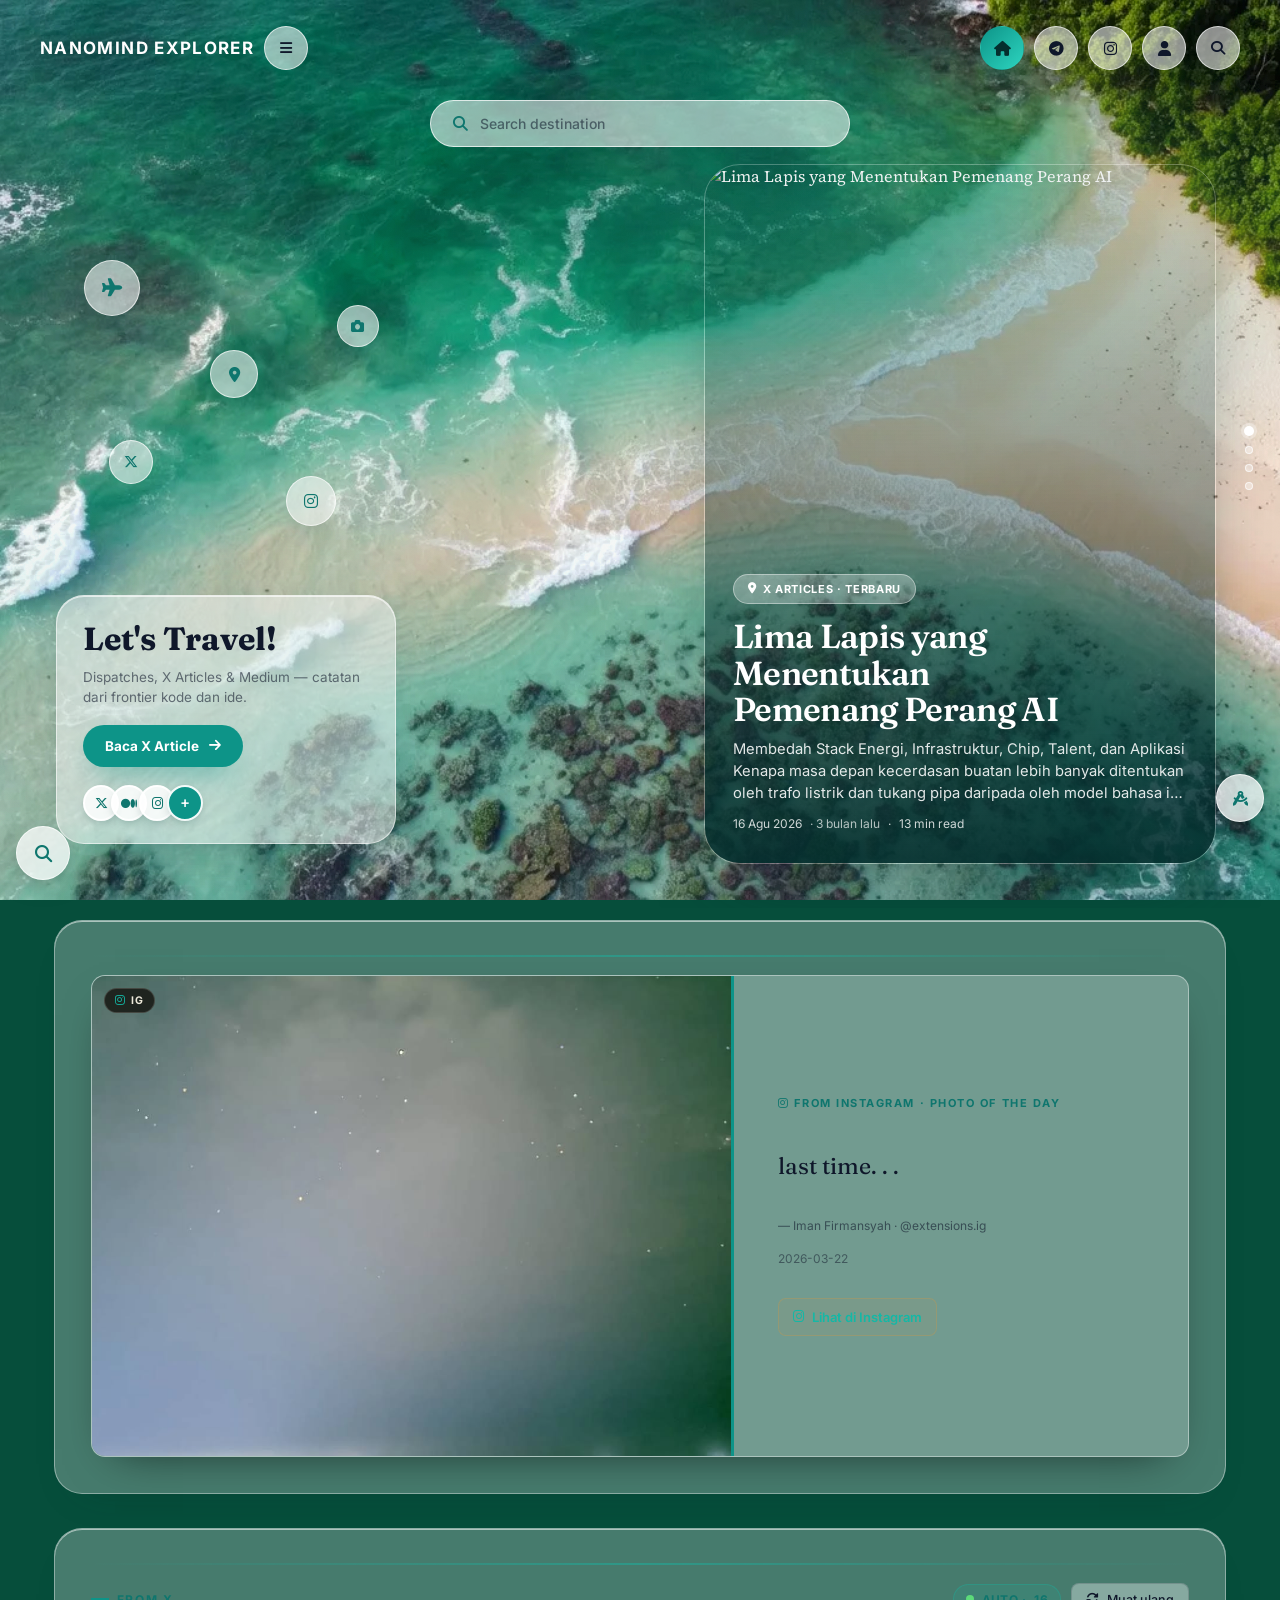
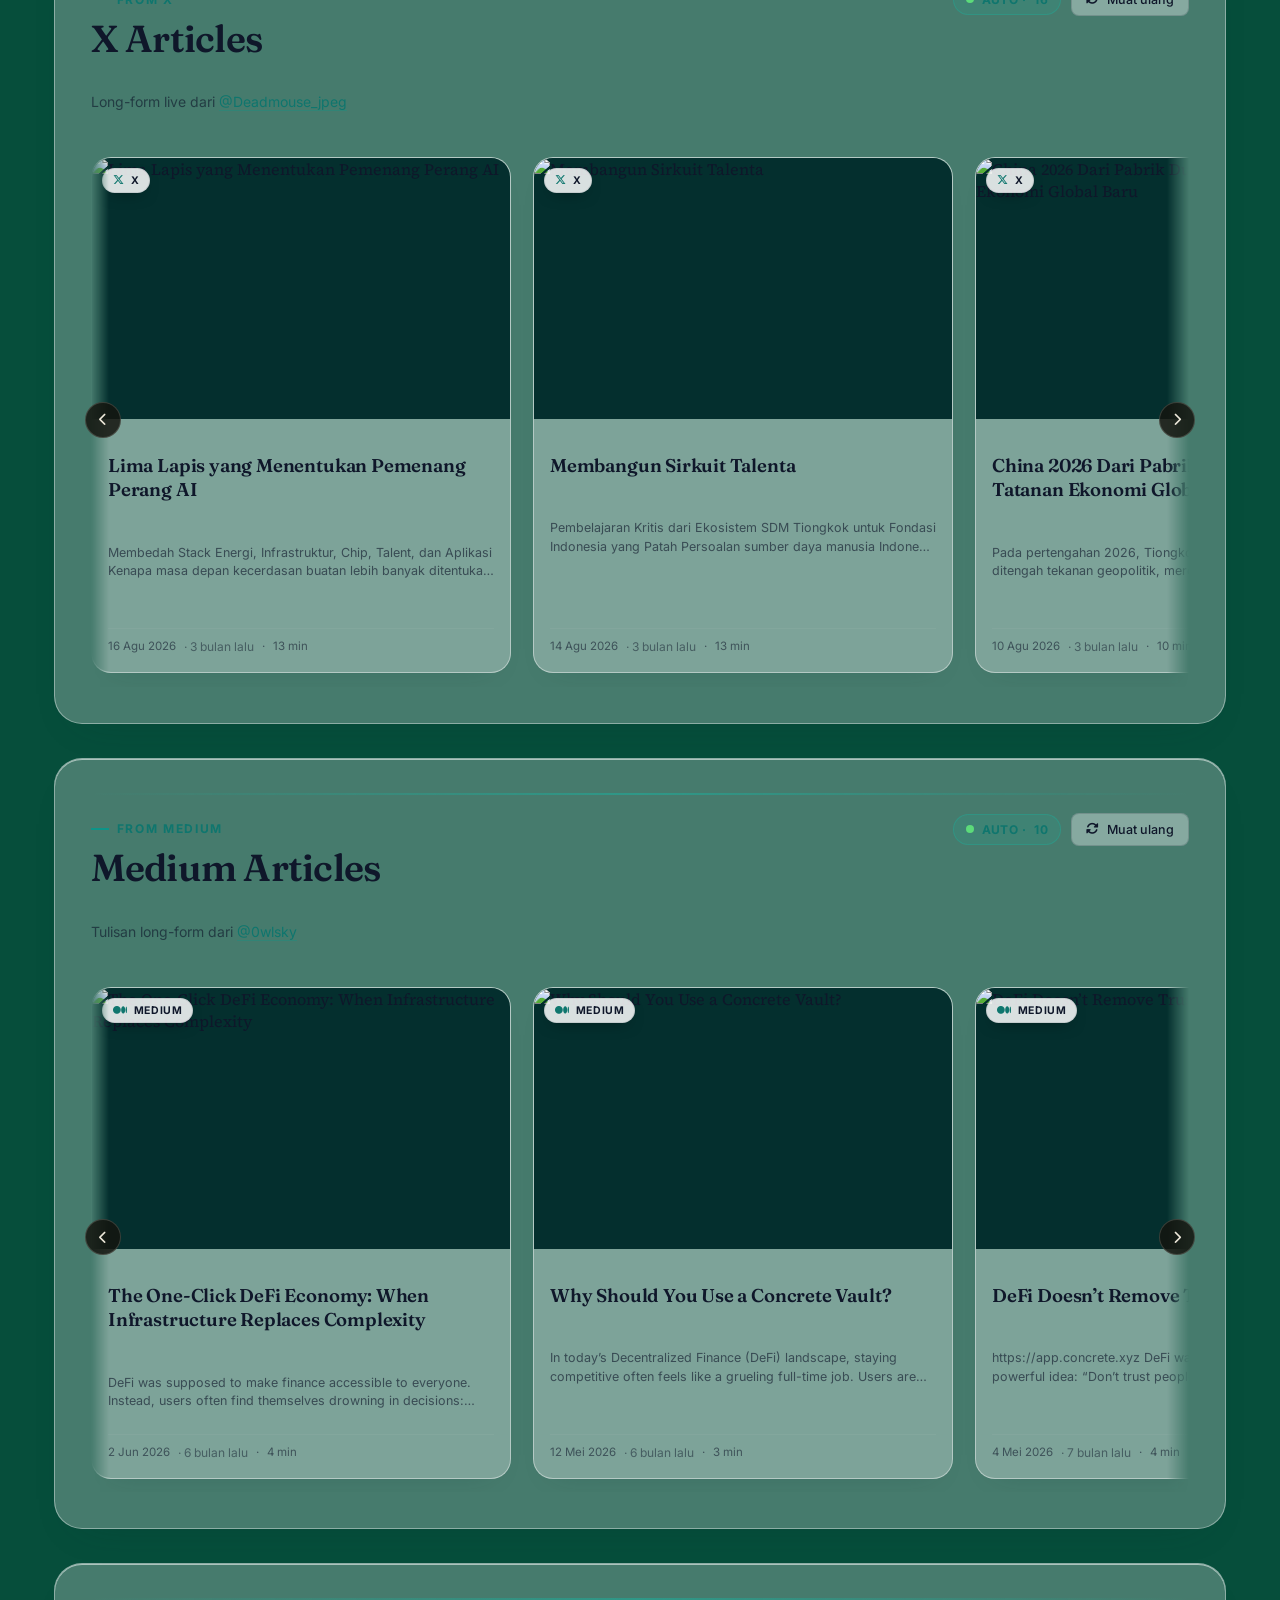
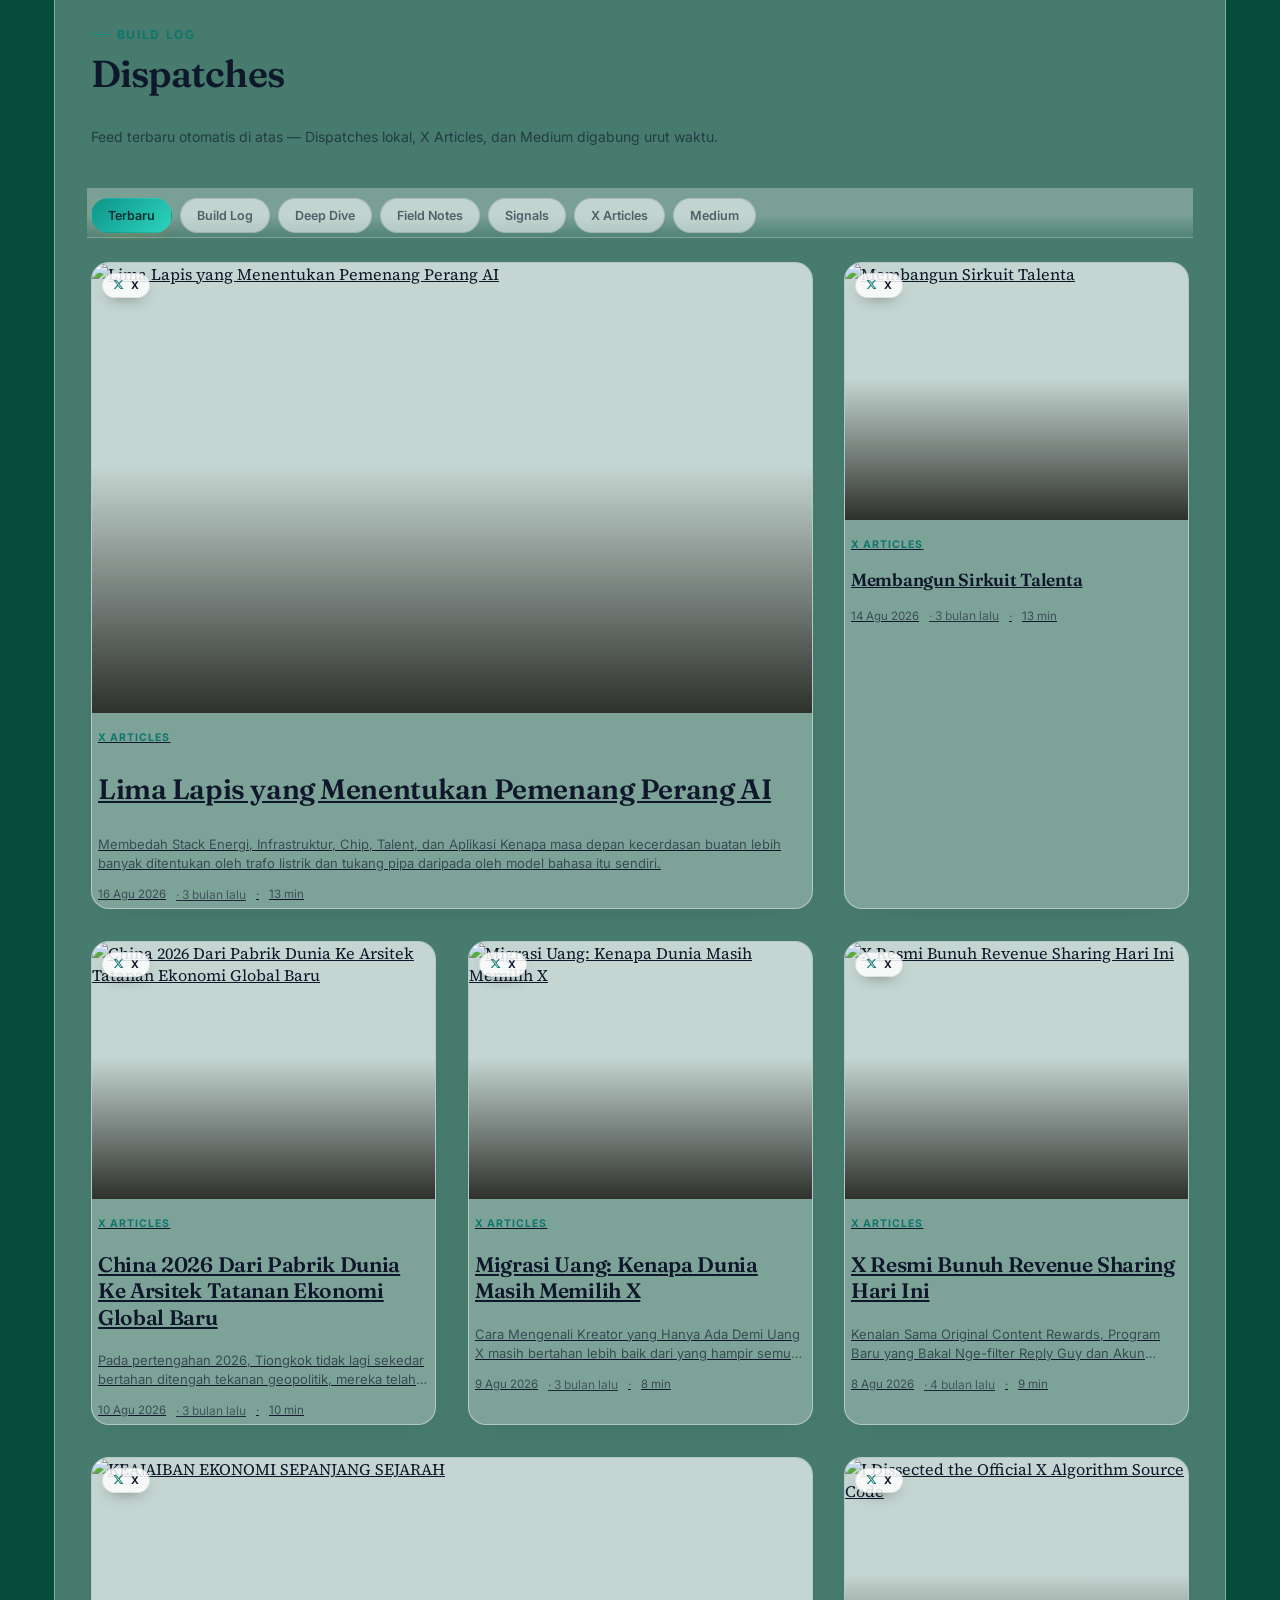
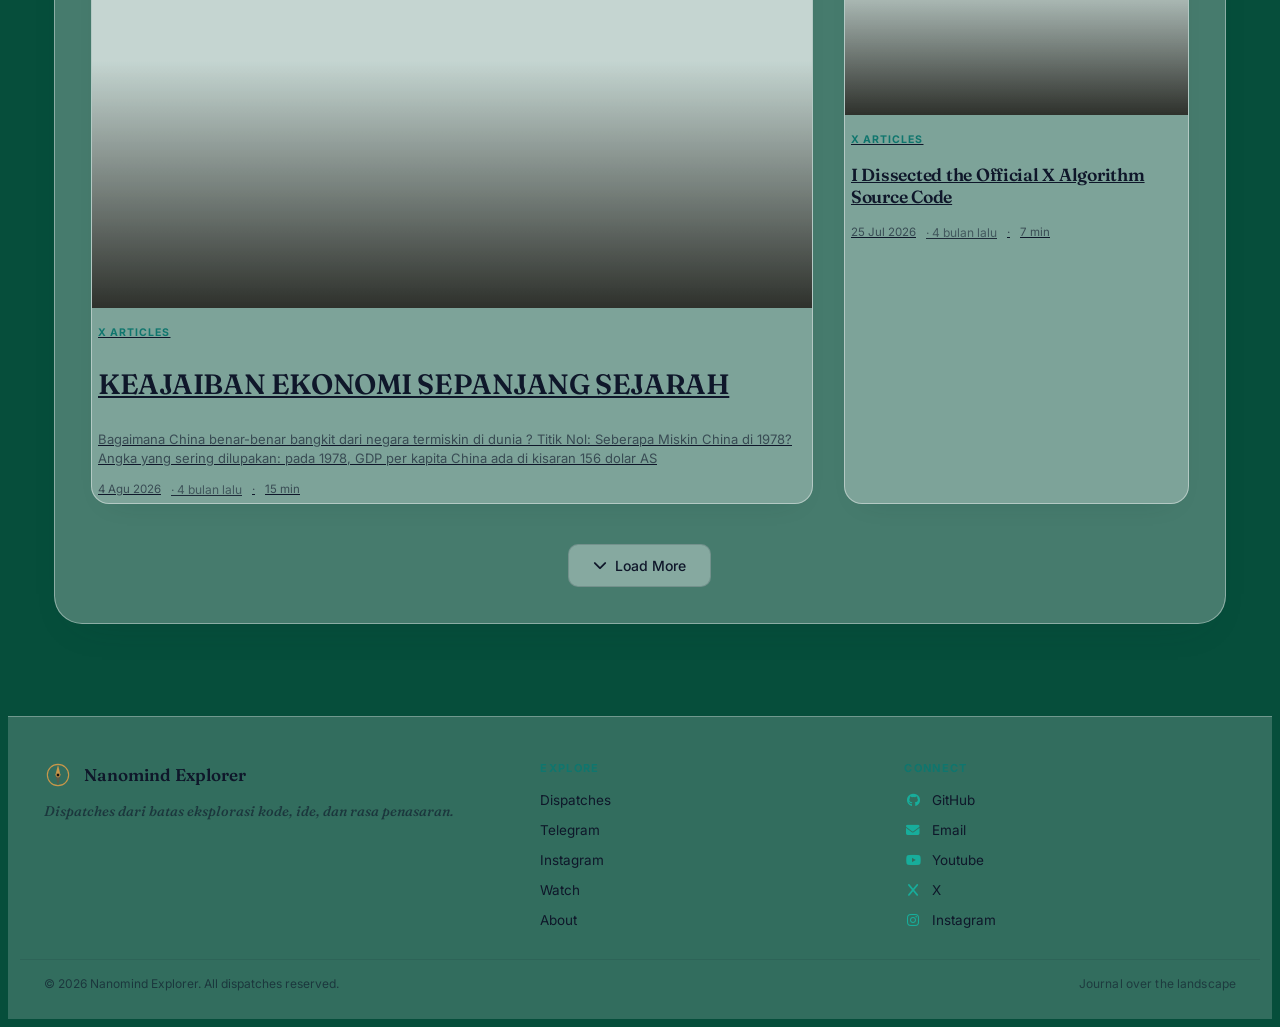
==== index.html @ 2b9ac70d "fix: kill scroll glitch, widen cards, drop panel blur Remove backdrop-filter from wanderlust surface" ====
<!DOCTYPE html>
<html lang="id">
<head>
    <meta charset="UTF-8">
    <meta name="viewport" content="width=1280">
    <script>
    // SELF-HEAL, sekali per browser: paksa bersihkan Service Worker LAMA +
    // seluruh Cache Storage, TANPA bergantung ke siklus update SW normal
    // (yang gak terjamin cepat — bisa nunggu sampai 1 jam / navigasi
    // berikutnya). Taruh paling awal <head>, sebelum resource lain, supaya
    // langsung kejadian begitu HTML ini (yang sudah pasti fresh) kebuka.
    // Naikkan angka di NANOMIND_SW_HEAL_FLAG kalau di masa depan perlu
    // heal ulang lagi.
    (function () {
        var FLAG = 'nanomind_sw_heal_v6';
        try { if (localStorage.getItem(FLAG) === '1') return; } catch (e) { return; }
        if (!('serviceWorker' in navigator)) {
            try { localStorage.setItem(FLAG, '1'); } catch (e) {}
            return;
        }
        Promise.resolve().then(async function () {
            try {
                var regs = await navigator.serviceWorker.getRegistrations();
                await Promise.all(regs.map(function (r) { return r.unregister(); }));
                if (window.caches) {
                    var keys = await caches.keys();
                    await Promise.all(keys.map(function (k) { return caches.delete(k); }));
                }
                try { localStorage.setItem(FLAG, '1'); } catch (e) {}
                if (regs.length) location.reload();
            } catch (e) { /* biarkan alur normal yang urus kalau ini gagal */ }
        });
    })();
    </script>
    <title>Nanomind Explorer — Dispatches from the Frontier</title>
    <meta name="description" content="Dispatches dari batas eksplorasi kode, ide, dan rasa penasaran — oleh Iman Firmansyah. Termasuk X Articles live dari @Deadmouse_jpeg.">
    <meta name="theme-color" content="#064e3b">
    <link rel="canonical" href="https://nanomindexplorer.github.io/nanomind/">
    <meta property="og:type" content="website">
    <meta property="og:site_name" content="Nanomind Explorer">
    <meta property="og:title" content="Nanomind Explorer — Dispatches from the Frontier">
    <meta property="og:description" content="Dispatches dari batas eksplorasi kode, ide, dan rasa penasaran.">
    <meta property="og:image" content="https://nanomindexplorer.github.io/nanomind/media/bg-ghibli-poster.jpg">
    <meta property="og:url" content="https://nanomindexplorer.github.io/nanomind/">
    <meta name="twitter:card" content="summary_large_image">
    <meta name="twitter:title" content="Nanomind Explorer — Dispatches from the Frontier">
    <meta name="twitter:description" content="Dispatches dari batas eksplorasi kode, ide, dan rasa penasaran.">
    <meta name="twitter:image" content="https://nanomindexplorer.github.io/nanomind/media/bg-ghibli-poster.jpg">
    <link rel="sitemap" type="application/xml" href="sitemap.xml">
    <link rel="icon" type="image/svg+xml" href="favicon.svg">
    <link rel="icon" type="image/png" sizes="32x32" href="icons/icon-32.png">
    <link rel="apple-touch-icon" href="icons/apple-touch-icon.png">
    <link rel="manifest" href="manifest.json">
    <meta name="apple-mobile-web-app-capable" content="yes">
    <meta name="apple-mobile-web-app-status-bar-style" content="black-translucent">
    <link rel="preconnect" href="https://raw.githubusercontent.com">
    <link rel="stylesheet" href="https://cdnjs.cloudflare.com/ajax/libs/font-awesome/6.4.0/css/all.min.css">
    <link rel="preload" href="fonts/inter-400.woff2" as="font" type="font/woff2" crossorigin>
    <link rel="preload" href="fonts/fraunces-600.woff2" as="font" type="font/woff2" crossorigin>
    <link rel="stylesheet" href="style.css?v=40">
    <meta http-equiv="Cache-Control" content="no-cache, no-store, must-revalidate">
    <meta http-equiv="Pragma" content="no-cache">
    <meta http-equiv="Expires" content="0">
</head>
<body>
    <a class="skip-link" href="#mainContent">Loncat ke konten</a>
    <noscript><div style="padding:60px 24px;text-align:center;font-family:sans-serif;background:#14140F;color:#EDE8DA;">Situs ini membutuhkan JavaScript untuk menampilkan konten. Mohon aktifkan JavaScript di browser Anda.</div></noscript>
    <div id="offlineBanner" class="offline-banner hidden" role="status">Anda offline — menampilkan cache lokal bila ada.</div>

    <div id="pageLoader" aria-hidden="true">
        <svg class="loader-mark" viewBox="0 0 100 100">
            <circle cx="50" cy="50" r="38" fill="none" stroke="#C9974A" stroke-width="2.4"/>
            <polygon points="50,13 59,50 41,50" fill="#C9974A"/>
            <polygon points="50,87 59,50 41,50" fill="#5C5A48"/>
            <circle cx="50" cy="50" r="6.5" fill="#14140F" stroke="#C9974A" stroke-width="2.2"/>
        </svg>
    </div>

    <div id="navPlaceholder"></div>
    <div class="mobile-nav-backdrop" id="mobileNavBackdrop"></div>
    <div class="mobile-nav-panel" id="mobileNavPanel"></div>

    <main class="journal-main" id="mainContent">
        <!-- HERO / LEAD STORY -->
        <section id="heroFeature" class="hero-slot">
            <div class="skeleton-hero" id="heroSkeleton" aria-hidden="true">
                <div class="skeleton-block skeleton-hero-inner"></div>
            </div>
        </section>

        <!-- JOURNAL STACK: panels over landscape -->
        <div class="journal-stack">
            <!-- PHOTO OF THE DAY -->
            <section class="section-surface reveal" id="potdSectionWrap">
                <div id="potdSection">
                    <div class="skeleton-potd" id="potdSkeleton" aria-hidden="true">
                        <div class="skeleton-block skeleton-potd-img"></div>
                        <div class="skeleton-potd-text">
                            <div class="skeleton-line w-32"></div>
                            <div class="skeleton-line w-full"></div>
                            <div class="skeleton-line w-4/5"></div>
                            <div class="skeleton-line w-24"></div>
                        </div>
                    </div>
                </div>
            </section>

            <!-- FROM X — live articles rail -->
            <section class="section-surface reveal" id="xArticlesSection" aria-labelledby="xArticlesHeading">
                <div class="section-surface-head flex-wrap gap-4">
                    <div>
                        <span class="eyebrow">From X</span>
                        <h2 class="section-title" id="xArticlesHeading">X Articles</h2>
                        <p class="section-sub">Long-form live dari <a href="https://x.com/Deadmouse_jpeg" target="_blank" rel="noopener noreferrer" class="text-brass">@Deadmouse_jpeg</a></p>
                    </div>
                    <div class="x-live-meta">
                        <span class="live-pill" id="xLivePill" title="Daftar artikel di-sync otomatis tiap ~15 menit; konten ditarik live"><span class="live-dot" aria-hidden="true"></span> Auto · <span id="xLiveCount">…</span></span>
                        <button type="button" class="btn-ghost btn-sm" id="xRetryBtn" aria-label="Muat ulang X Articles"><i class="fas fa-rotate"></i> Muat ulang</button>
                    </div>
                </div>
                <div class="x-rail" id="xArticlesRail" aria-label="Daftar X Articles" tabindex="0">
                    <div class="skeleton-x-rail" id="xRailSkeleton" aria-hidden="true">
                        <div class="skeleton-block skeleton-x-card"></div>
                        <div class="skeleton-block skeleton-x-card"></div>
                        <div class="skeleton-block skeleton-x-card"></div>
                        <div class="skeleton-block skeleton-x-card"></div>
                    </div>
                </div>
                <div class="hidden empty-state" id="xArticlesEmpty">
                    <div class="empty-icon" aria-hidden="true"><i class="fab fa-x-twitter"></i></div>
                    <h3 class="empty-title">X Articles belum tersedia</h3>
                    <p class="empty-text">Koneksi gagal atau belum ada artikel. Coba muat ulang.</p>
                    <button type="button" class="btn-primary" id="xEmptyRetryBtn"><i class="fas fa-rotate"></i> Coba lagi</button>
                </div>
            </section>

            <!-- FROM MEDIUM — live articles rail -->
            <section class="section-surface reveal" id="mediumArticlesSection" aria-labelledby="mediumArticlesHeading">
                <div class="section-surface-head flex-wrap gap-4">
                    <div>
                        <span class="eyebrow">From Medium</span>
                        <h2 class="section-title" id="mediumArticlesHeading">Medium Articles</h2>
                        <p class="section-sub">Tulisan long-form dari <a href="https://medium.com/@0wlsky" target="_blank" rel="noopener noreferrer" class="text-brass">@0wlsky</a></p>
                    </div>
                    <div class="x-live-meta">
                        <span class="live-pill" id="mediumLivePill" title="Daftar artikel di-sync otomatis tiap ~15 menit dari RSS resmi Medium"><span class="live-dot" aria-hidden="true"></span> Auto · <span id="mediumLiveCount">…</span></span>
                        <button type="button" class="btn-ghost btn-sm" id="mediumRetryBtn" aria-label="Muat ulang Medium Articles"><i class="fas fa-rotate"></i> Muat ulang</button>
                    </div>
                </div>
                <div class="x-rail" id="mediumArticlesRail" aria-label="Daftar Medium Articles" tabindex="0">
                    <div class="skeleton-x-rail" id="mediumRailSkeleton" aria-hidden="true">
                        <div class="skeleton-block skeleton-x-card"></div>
                        <div class="skeleton-block skeleton-x-card"></div>
                        <div class="skeleton-block skeleton-x-card"></div>
                    </div>
                </div>
                <div class="hidden empty-state" id="mediumArticlesEmpty">
                    <div class="empty-icon" aria-hidden="true"><i class="fab fa-medium"></i></div>
                    <h3 class="empty-title">Medium Articles belum tersedia</h3>
                    <p class="empty-text">Koneksi gagal atau belum ada artikel. Coba muat ulang.</p>
                    <button type="button" class="btn-primary" id="mediumEmptyRetryBtn"><i class="fas fa-rotate"></i> Coba lagi</button>
                </div>
            </section>

            <!-- DISPATCHES GRID (local journal) -->
            <section class="section-surface" aria-labelledby="dispatchesHeading">
                <div class="section-surface-head flex-wrap gap-4">
                    <div>
                        <span class="eyebrow">Build Log</span>
                        <h2 class="section-title" id="dispatchesHeading">Dispatches</h2>
                        <p class="section-sub">Feed terbaru otomatis di atas — Dispatches lokal, X Articles, dan Medium digabung urut waktu.</p>
                    </div>
                    <button class="btn-primary hidden admin-only" id="addArticleBtn"><i class="fas fa-feather-pointed"></i> New Dispatch</button>
                </div>
                <div class="filter-bar sticky-filters" id="categoryPills" role="toolbar" aria-label="Filter kategori"></div>
                <div class="dispatch-grid" id="dispatchGrid">
                    <div class="skeleton-dispatch-grid" id="dispatchSkeleton" aria-hidden="true">
                        <div class="skeleton-block skeleton-card span-4"></div>
                        <div class="skeleton-block skeleton-card span-2"></div>
                        <div class="skeleton-block skeleton-card span-2"></div>
                        <div class="skeleton-block skeleton-card span-2"></div>
                        <div class="skeleton-block skeleton-card span-2"></div>
                        <div class="skeleton-block skeleton-card span-2"></div>
                    </div>
                </div>
                <div class="hidden empty-state" id="dispatchEmpty">
                    <div class="empty-icon" aria-hidden="true"><i class="fas fa-feather-pointed"></i></div>
                    <h3 class="empty-title">Belum ada dispatch di sini</h3>
                    <p class="empty-text">Coba kategori lain, atau tulis yang pertama lewat mode editor.</p>
                    <a href="#dispatchesHeading" class="btn-ghost" id="dispatchEmptyReset">Lihat semua</a>
                </div>
                <div class="flex justify-center mt-10">
                    <button class="btn-ghost hidden" id="dispatchLoadMoreBtn"><i class="fas fa-chevron-down"></i> Load More</button>
                </div>
            </section>
        </div>
    </main>

    <div id="footerPlaceholder"></div>

    <button class="search-fab" id="searchFab" title="Search (Ctrl+K)" aria-label="Buka pencarian"><i class="fas fa-search"></i></button>
    <button class="admin-fab hidden" id="adminFab" title="Admin"><i class="fas fa-compass-drafting"></i></button>
    <button class="back-to-top" id="backToTopBtn" title="Kembali ke atas" aria-label="Kembali ke atas"><i class="fas fa-arrow-up"></i></button>

    <div id="modalsPlaceholder"></div>

    <script src="script.js?v=40"></script>
</body>
</html>
---- style.css ----
/* Nanomind Explorer — design system + Sprint 3 utilities */
@import url("fonts.css");


/* ===== Utility layer (replaces Tailwind CDN) ===== */
.flex { display: flex; }
.inline-flex { display: inline-flex; }
.grid { display: grid; }
.hidden { display: none !important; }
.block { display: block; }
.flex-1 { flex: 1 1 0%; }
.flex-wrap { flex-wrap: wrap; }
.items-center { align-items: center; }
.justify-center { justify-content: center; }
.justify-between { justify-content: space-between; }
.gap-1 { gap: 0.25rem; }
.gap-2 { gap: 0.5rem; }
.gap-3 { gap: 0.75rem; }
.gap-4 { gap: 1rem; }
.grid-cols-1 { grid-template-columns: repeat(1, minmax(0, 1fr)); }
.grid-cols-2 { grid-template-columns: repeat(2, minmax(0, 1fr)); }
@media (min-width: 768px) {
  .md\:grid-cols-2 { grid-template-columns: repeat(2, minmax(0, 1fr)); }
  .md\:text-5xl { font-size: 3rem; line-height: 1.1; }
}
.space-y-4 > * + * { margin-top: 1rem; }

.mt-2 { margin-top: 0.5rem; }
.mt-3 { margin-top: 0.75rem; }
.mt-4 { margin-top: 1rem; }
.mt-5 { margin-top: 1.25rem; }
.mt-6 { margin-top: 1.5rem; }
.mt-8 { margin-top: 2rem; }
.mt-10 { margin-top: 2.5rem; }
.mb-1 { margin-bottom: 0.25rem; }
.mb-2 { margin-bottom: 0.5rem; }
.mb-3 { margin-bottom: 0.75rem; }
.mb-4 { margin-bottom: 1rem; }
.mb-5 { margin-bottom: 1.25rem; }
.mb-6 { margin-bottom: 1.5rem; }
.mb-8 { margin-bottom: 2rem; }
.mx-auto { margin-left: auto; margin-right: auto; }
.mx-6 { margin-left: 1.5rem; margin-right: 1.5rem; }
.my-16 { margin-top: 4rem; margin-bottom: 4rem; }
.px-6 { padding-left: 1.5rem; padding-right: 1.5rem; }
.py-10 { padding-top: 2.5rem; padding-bottom: 2.5rem; }
.pt-2 { padding-top: 0.5rem; }

.w-14 { width: 3.5rem; }
.h-14 { height: 3.5rem; }
.w-full { width: 100%; }
.min-w-0 { min-width: 0; }
.max-w-xl { max-width: 36rem; }
.max-w-\[820px\] { max-width: 820px; }

.text-xs { font-size: 0.75rem; line-height: 1rem; }
.text-sm { font-size: 0.875rem; line-height: 1.25rem; }
.text-xl { font-size: 1.25rem; line-height: 1.75rem; }
.text-2xl { font-size: 1.5rem; line-height: 2rem; }
.text-3xl { font-size: 1.875rem; line-height: 2.25rem; }
.text-4xl { font-size: 2.25rem; line-height: 2.5rem; }
.text-5xl { font-size: 3rem; line-height: 1.1; }
.text-center { text-align: center; }
.text-left { text-align: left; }
.font-semibold { font-weight: 600; }
.rounded-lg { border-radius: 0.5rem; }

/* micro-interaction helpers */
.pressable { transition: transform 0.2s cubic-bezier(0.16,1,0.3,1), box-shadow 0.25s; }
.pressable:active { transform: scale(0.98); }
.img-cover { width: 100%; height: 100%; object-fit: cover; display: block; }
.img-fade { opacity: 0; transition: opacity 0.45s ease; }
.img-fade.is-loaded { opacity: 1; }

/* ============================================================
   NANOMIND EXPLORER — "EXPEDITION JOURNAL" DESIGN SYSTEM
   Shared across index.html, article.html, about.html
   ============================================================ */

:root {
    /* Shell (dark, photography-forward) */
    --ink: #14140F;
    --ink-2: #1B1A13;
    --ink-3: #242219;
    --border-ink: rgba(237, 232, 218, 0.10);
    --border-ink-strong: rgba(237, 232, 218, 0.22);
    --parchment-text: #EDE8DA;
    --muted-on-ink: #9C9585;

    /* Reading page (paper, warm) */
    --paper: #F1ECDD;
    --paper-2: #E7E0CB;
    --ink-text: #221E12;
    --muted-on-paper: #6B6455;
    --border-paper: rgba(34, 30, 18, 0.12);

    /* Signature accents */
    --brass: #C9974A;
    --brass-soft: rgba(201, 151, 74, 0.16);
    --rust: #A23E2E;
    --rust-soft: rgba(162, 62, 46, 0.16);
    --moss: #5C6E4F;
    --moss-soft: rgba(92, 110, 79, 0.16);
    --slate: #4A5A63;
    --slate-soft: rgba(74, 90, 99, 0.16);

    --accent: var(--brass);
    --accent-soft: var(--brass-soft);
}
.accent-brass { --accent: var(--brass); --accent-soft: var(--brass-soft); }
.accent-rust { --accent: var(--rust); --accent-soft: var(--rust-soft); }
.accent-moss { --accent: var(--moss); --accent-soft: var(--moss-soft); }
.accent-slate { --accent: var(--slate); --accent-soft: var(--slate-soft); }

* { -webkit-tap-highlight-color: transparent; box-sizing: border-box; }
html {
    scroll-behavior: smooth;
    /* Cegah scroll-chaining: scroll vertikal halaman gak nyeret ke rail horizontal
       atau sebaliknya — sumber glitch saat scroll lewat section dgn overflow. */
    overscroll-behavior-y: none;
}
@media (prefers-reduced-motion: reduce) {
    html { scroll-behavior: auto; }
}
body {
    font-family: 'Source Serif 4', Georgia, serif;
    background: var(--ink);
    color: var(--parchment-text);
    overflow-x: hidden;
    min-height: 100vh;
    position: relative;
}
body.has-living-bg { background: #0b0d0b; }
.font-display { font-family: 'Fraunces', Georgia, serif; font-optical-sizing: auto; }
.font-ui { font-family: 'Inter', sans-serif; }
a { color: inherit; }
@media (prefers-reduced-motion: reduce) {
    *, *::before, *::after { animation-duration: 0.001ms !important; animation-iteration-count: 1 !important; transition-duration: 0.001ms !important; scroll-behavior: auto !important; }
}

/* ===== Ghibli-inspired background — static art only (no video shake) =====
   z-index: -1 keeps bg behind all content without stacking hacks */
.living-bg {
    position: fixed;
    inset: 0;
    z-index: -1;
    overflow: hidden;
    pointer-events: none;
    background: #121410;
}
.living-bg-poster {
    position: absolute;
    inset: 0;
    width: 100%;
    height: 100%;
    background-color: #121410;
    background-image: url('media/bg-ghibli-poster.jpg');
    background-size: cover;
    background-position: center center;
    background-repeat: no-repeat;
    /* Brighter so laundry/river scene reads clearly */
    filter: brightness(1.08) contrast(1.04) saturate(1.06);
    image-rendering: auto;
}
@supports (background-image: url('media/bg-ghibli-poster.webp')) {
    .living-bg-poster { background-image: url('media/bg-ghibli-poster.webp'); }
}
/* Soft warm wash — even, no edge hotspots that look like banding */
.living-bg-glow {
    position: absolute;
    inset: 0;
    background:
        radial-gradient(ellipse 70% 55% at 50% 40%, rgba(255, 210, 140, 0.12), transparent 70%),
        radial-gradient(ellipse 55% 45% at 20% 75%, rgba(90, 130, 110, 0.08), transparent 65%);
    opacity: 1;
}
/* Slightly stronger even scrim so journal panels sit cleanly on landscape */
.living-bg-veil {
    position: absolute;
    inset: 0;
    background: rgba(12, 14, 12, 0.48);
}
.living-bg-noise {
    position: absolute;
    inset: 0;
    opacity: 0.02;
    background-image: url("data:image/svg+xml,%3Csvg viewBox='0 0 200 200' xmlns='http://www.w3.org/2000/svg'%3E%3Cfilter id='n'%3E%3CfeTurbulence type='fractalNoise' baseFrequency='0.9' numOctaves='2' stitchTiles='stitch'/%3E%3C/filter%3E%3Crect width='100%25' height='100%25' filter='url(%23n)'/%3E%3C/svg%3E");
    background-size: 160px 160px;
    pointer-events: none;
}
@media (max-width: 720px) {
    .living-bg-poster {
        filter: brightness(1.05) contrast(1.03) saturate(1.05);
    }
    .living-bg-veil {
        background: rgba(12, 14, 12, 0.52);
    }
}

/* ===== Journal layout — content panels over landscape (Option A) ===== */
.journal-main { position: relative; z-index: 1; }
.journal-stack {
    max-width: 1200px;
    margin: 0 auto;
    padding: 0 20px 72px;
    display: flex;
    flex-direction: column;
    gap: 28px;
}
.journal-stack--narrow { max-width: 1000px; padding-top: 28px; }
.section-surface {
    /* Background jadi solid (sebelumnya rgba 0.92 + backdrop-filter blur).
       backdrop-filter pada banyak section + position:fixed bg adalah sumber
       glitch/tearing saat scroll — blur direpaint tiap frame di GPU mobile.
       Solid bg + contain:paint menghilangkan beban itu tanpa ngaruh visually. */
    background: rgb(20, 19, 14);
    border: 1px solid var(--border-ink);
    border-radius: 14px;
    padding: clamp(22px, 3.5vw, 36px);
    box-shadow:
        0 18px 50px -28px rgba(0, 0, 0, 0.75),
        0 0 0 1px rgba(201, 151, 74, 0.04);
    contain: paint;
    will-change: auto;
}
.section-surface-head {
    display: flex;
    align-items: flex-start;
    justify-content: space-between;
    gap: 16px;
    margin-bottom: 22px;
}
.section-title {
    font-family: 'Fraunces', Georgia, serif;
    font-weight: 600;
    font-size: clamp(1.65rem, 3vw, 2.15rem);
    color: var(--parchment-text);
    margin-top: 10px;
    letter-spacing: -0.01em;
    line-height: 1.15;
}
.section-title--lg { font-size: clamp(2rem, 4vw, 2.75rem); }
.section-sub {
    font-family: 'Inter', sans-serif;
    font-size: 13.5px;
    color: var(--muted-on-ink);
    margin-top: 8px;
    max-width: 36rem;
    line-height: 1.5;
}
.section-sub a.text-brass,
a.text-brass { color: var(--brass); text-decoration: none; border-bottom: 1px solid rgba(201,151,74,0.35); }
.section-sub a.text-brass:hover { border-bottom-color: var(--brass); }
.section-empty { color: var(--muted-on-ink); font-family: 'Inter', sans-serif; }

/* ===== Skeletons ===== */
.skeleton-block {
    background: linear-gradient(90deg,
        rgba(255,255,255,0.04) 0%,
        rgba(255,255,255,0.09) 50%,
        rgba(255,255,255,0.04) 100%);
    background-size: 200% 100%;
    animation: skeletonShimmer 1.4s ease-in-out infinite;
    border-radius: 10px;
}
@keyframes skeletonShimmer {
    0% { background-position: 100% 0; }
    100% { background-position: -100% 0; }
}
.skeleton-line {
    height: 12px;
    border-radius: 6px;
    margin-bottom: 12px;
    background: linear-gradient(90deg, rgba(255,255,255,0.05), rgba(255,255,255,0.1), rgba(255,255,255,0.05));
    background-size: 200% 100%;
    animation: skeletonShimmer 1.4s ease-in-out infinite;
}
.skeleton-line.w-32 { width: 8rem; height: 10px; }
.skeleton-line.w-24 { width: 6rem; }
.skeleton-line.w-full { width: 100%; height: 14px; }
.skeleton-line.w-4\/5 { width: 80%; }
.skeleton-hero { min-height: 70vh; }
.skeleton-hero-inner { width: 100%; min-height: 70vh; border-radius: 0 0 16px 16px; }
.skeleton-potd { display: grid; grid-template-columns: 1.35fr 1fr; gap: 0; min-height: 220px; }
@media (max-width: 860px) { .skeleton-potd { grid-template-columns: 1fr; } }
.skeleton-potd-img { min-height: 220px; border-radius: 8px; }
.skeleton-potd-text { padding: 28px 8px 8px 28px; }
.skeleton-x-rail { display: flex; gap: 16px; overflow: hidden; }
.skeleton-x-card { flex: 0 0 260px; height: 300px; }
.skeleton-dispatch-grid {
    display: grid;
    grid-template-columns: repeat(6, 1fr);
    gap: 22px;
    width: 100%;
    grid-column: 1 / -1;
}
.skeleton-card { min-height: 220px; }
.skeleton-card.span-4 { grid-column: span 4; min-height: 280px; }
.skeleton-card.span-2 { grid-column: span 2; }
@media (max-width: 860px) {
    .skeleton-dispatch-grid { grid-template-columns: 1fr 1fr; }
    .skeleton-card.span-4, .skeleton-card.span-2 { grid-column: span 2; min-height: 200px; }
}

/* ===== X Articles horizontal rail ===== */
.x-rail {
    display: flex;
    gap: 16px;
    overflow-x: auto;
    padding-bottom: 8px;
    /* scroll-snap: proximity (bukan mandatory) — mandatory bikin snap-glitch
       saat scroll vertikal halaman, terutama di trackpad / mouse wheel. */
    scroll-snap-type: x proximity;
    -webkit-overflow-scrolling: touch;
    scrollbar-width: thin;
    scrollbar-color: var(--border-ink-strong) transparent;
    overscroll-behavior-x: contain;
}
.x-rail::-webkit-scrollbar { height: 6px; }
.x-rail::-webkit-scrollbar-thumb { background: var(--border-ink-strong); border-radius: 10px; }

/* Tombol panah kiri/kanan — elemen TERPISAH dari kartu, gak pernah
   nyentuh event klik kartu sama sekali. Scroll mouse-wheel (vertikal)
   di atas rail juga otomatis diterjemahkan jadi scroll horizontal
   lewat JS (lihat enableRailDragScroll di script.js). */
.rail-nav-wrap { position: relative; }
.rail-nav-btn {
    position: absolute; top: 50%; transform: translateY(-50%);
    z-index: 5; width: 36px; height: 36px; border-radius: 50%;
    background: rgba(20, 20, 15, 0.85); border: 1px solid rgba(237, 232, 218, 0.18);
    color: #EDE8DA; display: flex; align-items: center; justify-content: center;
    cursor: pointer; transition: background 0.2s, color 0.2s, transform 0.2s;
    backdrop-filter: blur(6px); font-size: 13px;
}
.rail-nav-btn:hover { background: var(--brass); color: #14140F; }
.rail-nav-btn:focus-visible { outline: 2px solid var(--brass); outline-offset: 2px; }
.rail-nav-prev { left: -6px; }
.rail-nav-next { right: -6px; }
@media (max-width: 780px) {
    /* Layar sentuh udah native swipe — tombol panah cuma nambah noise */
    .rail-nav-btn { display: none; }
}
.x-card {
    flex: 0 0 min(280px, 78vw);
    scroll-snap-align: start;
    display: flex;
    flex-direction: column;
    border-radius: 12px;
    overflow: hidden;
    background: linear-gradient(165deg, rgba(36, 40, 44, 0.95), rgba(22, 21, 16, 0.98));
    border: 1px solid rgba(74, 90, 99, 0.42);
    box-shadow: inset 0 1px 0 rgba(255,255,255,0.04);
    text-decoration: none;
    color: inherit;
    transition: transform 0.35s cubic-bezier(0.16,1,0.3,1), border-color 0.25s, box-shadow 0.35s;
}
.x-card:hover {
    transform: translateY(-3px);
    border-color: rgba(201, 151, 74, 0.45);
    box-shadow: 0 14px 36px -18px rgba(0,0,0,0.65), inset 0 1px 0 rgba(255,255,255,0.06);
}
.x-card:focus-visible { outline: 2px solid var(--brass); outline-offset: 3px; }
.x-card .x-thumb {
    position: relative;
    aspect-ratio: 16/10;
    overflow: hidden;
    background: var(--ink);
}
.x-card .x-thumb picture { display: block; width: 100%; height: 100%; }
.x-card .x-thumb img {
    width: 100%; height: 100%; object-fit: cover; display: block;
    transition: transform 0.7s cubic-bezier(0.16,1,0.3,1);
    -webkit-user-drag: none; /* Chrome/Safari: cegah native image-drag */
    user-drag: none;
}
.x-card:hover .x-thumb img { transform: scale(1.05); }
.x-card .x-thumb .x-source-badge { top: 10px; left: 10px; }
.x-card .x-body { padding: 14px 14px 16px; display: flex; flex-direction: column; gap: 8px; flex: 1; }

/* === Placeholder cards (sebelum fxtwitter fetch selesai) === */
.x-card-placeholder .x-thumb-placeholder {
    width: 100%; height: 100%;
    display: flex; align-items: center; justify-content: center;
    background: linear-gradient(135deg, rgba(36,40,44,0.6), rgba(22,21,16,0.8));
    color: rgba(201,151,74,0.4);
    font-size: 32px;
}
.x-card-placeholder .x-body h3 {
    color: var(--muted-on-ink);
    font-style: italic;
    opacity: 0.7;
}
.x-dek-placeholder { opacity: 0.5; font-size: 13px; }
.x-meta-placeholder { opacity: 0.4; }
.x-card-placeholder:hover { border-color: rgba(201,151,74,0.3); }
.x-card-placeholder:hover .x-thumb-placeholder { color: rgba(201,151,74,0.6); }
.x-card .x-body h3 {
    font-family: 'Fraunces', serif;
    font-weight: 600;
    font-size: 16.5px;
    line-height: 1.3;
    color: var(--parchment-text);
    display: -webkit-box;
    -webkit-line-clamp: 3;
    -webkit-box-orient: vertical;
    overflow: hidden;
}
.x-card .x-dek {
    font-family: 'Inter', sans-serif;
    font-size: 12px;
    line-height: 1.45;
    color: var(--muted-on-ink);
    display: -webkit-box;
    -webkit-line-clamp: 2;
    -webkit-box-orient: vertical;
    overflow: hidden;
}
.x-card .x-meta {
    margin-top: auto;
    font-family: 'Inter', sans-serif;
    font-size: 11px;
    color: var(--muted-on-ink);
    display: flex;
    gap: 8px;
    align-items: center;
    padding-top: 4px;
}

/* About hero inside panel */
.about-hero { text-align: center; padding-top: 36px; padding-bottom: 36px; }
.avatar-ring {
    position: relative;
    padding: 4px;
    border-radius: 50%;
    background: linear-gradient(135deg, var(--brass), var(--rust));
    display: inline-block;
    box-shadow: 0 12px 36px -12px rgba(201, 151, 74, 0.55);
}
.avatar-ring img {
    border-radius: 50%;
    display: block;
    width: 132px;
    height: 132px;
    object-fit: cover;
    background: var(--ink-3);
    border: 3px solid var(--ink-2);
}
.about-hero #aboutName { margin-top: 4px; }
.about-hero #aboutBio {
    max-width: 34rem;
    margin-left: auto;
    margin-right: auto;
    line-height: 1.6;
    font-size: 15px;
}
a:focus-visible, button:focus-visible, [tabindex]:focus-visible, input:focus-visible, textarea:focus-visible, select:focus-visible { outline: 2px solid var(--brass); outline-offset: 3px; border-radius: 4px; }
::selection { background: var(--brass); color: var(--ink); }
::-webkit-scrollbar { width: 8px; height: 8px; } ::-webkit-scrollbar-track { background: var(--ink); } ::-webkit-scrollbar-thumb { background: var(--border-ink-strong); border-radius: 10px; }

/* ===== Page Loader ===== */
#pageLoader { position: fixed; inset: 0; background: var(--ink); z-index: 500; display: flex; align-items: center; justify-content: center; transition: opacity 0.5s ease, visibility 0.5s ease; }
#pageLoader.hide { opacity: 0; visibility: hidden; }
.loader-mark { width: 56px; height: 56px; animation: pulseMark 1.5s ease-in-out infinite; }
@keyframes pulseMark { 0%, 100% { transform: scale(1); opacity: 1; } 50% { transform: scale(1.12); opacity: 0.55; } }

/* ===== Article direct-fetch loading state =====
   Tampil saat X/Medium article di-fetch langsung by-ID (fallback kalau
   bulk load belum kelar / gagal sebagian). */
.article-loading-state {
    max-width: 640px;
    margin: 96px auto;
    padding: 48px 24px;
    text-align: center;
    font-family: 'Inter', sans-serif;
    color: var(--parchment-text);
}
.article-loading-spinner {
    width: 42px;
    height: 42px;
    margin: 0 auto 22px;
    border: 3px solid rgba(201, 151, 74, 0.18);
    border-top-color: var(--brass);
    border-radius: 50%;
    animation: articleSpin 0.9s linear infinite;
}
@keyframes articleSpin { to { transform: rotate(360deg); } }
.article-loading-sub { color: var(--muted-on-ink); font-size: 12.5px; margin-top: 6px; }

/* ===== Utility / type scale ===== */
.reveal { opacity: 0; transform: translateY(28px); transition: all 0.9s cubic-bezier(0.16, 1, 0.3, 1); }
.reveal.visible { opacity: 1; transform: translateY(0); }
.eyebrow { font-family: 'Inter', sans-serif; font-size: 12px; font-weight: 700; letter-spacing: 0.14em; text-transform: uppercase; color: var(--accent); display: inline-flex; align-items: center; gap: 8px; }
.eyebrow::before { content: ''; width: 18px; height: 1.5px; background: var(--accent); display: inline-block; }
.eyebrow.justify-center { justify-content: center; }
.eyebrow.justify-center::before { display: none; }
.rule { height: 1px; background: var(--border-ink); border: none; }
.rule-paper { height: 1px; background: var(--border-paper); border: none; }
.t-display { font-family: 'Fraunces', Georgia, serif; font-weight: 600; letter-spacing: -0.01em; color: var(--parchment-text); line-height: 1.15; }
.t-body { font-family: 'Source Serif 4', Georgia, serif; color: var(--parchment-text); line-height: 1.65; }
.t-ui { font-family: 'Inter', sans-serif; color: var(--parchment-text); }
.t-meta { font-family: 'Inter', sans-serif; font-size: 12px; color: var(--muted-on-ink); letter-spacing: 0.01em; }
.t-muted { color: var(--muted-on-ink); }

/* ===== Reading progress (article) ===== */
.reading-progress {
    position: fixed;
    top: 0;
    left: 0;
    height: 3px;
    width: 0%;
    z-index: 60;
    background: linear-gradient(90deg, var(--brass), #E0B067);
    box-shadow: 0 0 12px rgba(201, 151, 74, 0.45);
    pointer-events: none;
    transition: width 0.08s linear;
}

/* ===== Nav ===== */
.site-nav {
    position: sticky;
    top: 0;
    z-index: 40;
    backdrop-filter: blur(18px) saturate(1.2);
    -webkit-backdrop-filter: blur(18px) saturate(1.2);
    background: rgba(14, 14, 11, 0.82);
    border-bottom: 1px solid rgba(201, 151, 74, 0.14);
    box-shadow: 0 8px 28px -18px rgba(0, 0, 0, 0.65);
}
.nav-inner { max-width: 1200px; margin: 0 auto; padding: 14px 24px; display: flex; align-items: center; justify-content: space-between; gap: 16px; }
.brand-cluster { display: flex; align-items: center; gap: 10px; }
.wl-burger,
.wl-nav-circles { display: none; }
.brand { display: flex; align-items: center; gap: 12px; text-decoration: none; }
.brand:hover .brand-name { color: var(--brass); }
.brand-mark { width: 34px; height: 34px; flex-shrink: 0; filter: drop-shadow(0 2px 8px rgba(201,151,74,0.25)); transition: transform 0.3s; }
.brand:hover .brand-mark { transform: rotate(-8deg) scale(1.04); }
.brand-name { font-family: 'Fraunces', serif; font-weight: 600; font-size: 19px; letter-spacing: 0.01em; color: var(--parchment-text); transition: color 0.2s; }
.brand-tagline { font-family: 'Inter', sans-serif; font-size: 10.5px; color: var(--muted-on-ink); letter-spacing: 0.04em; display: block; margin-top: -2px; max-width: 220px; white-space: nowrap; overflow: hidden; text-overflow: ellipsis; }
.nav-links {
    display: flex;
    align-items: center;
    gap: 4px;
    padding: 4px;
    border-radius: 100px;
    background: rgba(255,255,255,0.03);
    border: 1px solid var(--border-ink);
}
.nav-link {
    font-family: 'Inter', sans-serif;
    font-size: 13.5px;
    font-weight: 500;
    padding: 8px 16px;
    border-radius: 100px;
    color: var(--muted-on-ink);
    transition: all 0.22s;
    position: relative;
    text-decoration: none;
}
.nav-link:hover { color: var(--parchment-text); background: rgba(255,255,255,0.05); }
.nav-link.active {
    color: #16140C;
    background: linear-gradient(135deg, var(--brass), #D4A85A);
    font-weight: 600;
    box-shadow: 0 4px 14px -4px rgba(201, 151, 74, 0.55);
}
.nav-icon-btn {
    width: 40px; height: 40px; border-radius: 12px;
    background: rgba(255,255,255,0.04);
    border: 1px solid var(--border-ink);
    color: var(--parchment-text);
    display: flex; align-items: center; justify-content: center;
    font-size: 14px; transition: all 0.25s;
}
.nav-icon-btn:hover { border-color: var(--brass); color: var(--brass); background: var(--brass-soft); }
.mobile-menu-btn { display: none; }
@media (max-width: 860px) {
    .nav-links { display: none; }
    .mobile-menu-btn { display: flex; }
    .brand-tagline { display: none; }
}
.mobile-nav-backdrop { position: fixed; inset: 0; background: rgba(0,0,0,0.6); z-index: 85; opacity: 0; pointer-events: none; transition: opacity 0.3s; }
.mobile-nav-backdrop.open { opacity: 1; pointer-events: auto; }
.mobile-nav-panel {
    position: fixed; top: 0; right: 0; height: 100vh; width: 78vw; max-width: 320px;
    background: rgba(18, 17, 13, 0.98);
    border-left: 1px solid rgba(201, 151, 74, 0.16);
    z-index: 90;
    transform: translateX(100%);
    transition: transform 0.4s cubic-bezier(0.16,1,0.3,1);
    padding: 100px 28px 40px;
    display: flex; flex-direction: column; gap: 6px;
    backdrop-filter: blur(16px);
}
.mobile-nav-panel.open { transform: translateX(0); }
.mobile-nav-panel a {
    font-family: 'Inter', sans-serif;
    padding: 14px 16px;
    font-size: 16px;
    font-weight: 600;
    color: var(--muted-on-ink);
    border-radius: 12px;
    border: 1px solid transparent;
    text-decoration: none;
}
.mobile-nav-panel a.active {
    color: var(--ink);
    background: linear-gradient(135deg, var(--brass), #D4A85A);
    border-color: transparent;
}
.mobile-nav-panel a:hover:not(.active) { color: var(--brass); background: rgba(201,151,74,0.08); border-color: rgba(201,151,74,0.2); }

/* ===== Buttons ===== */
.btn-primary {
    font-family: 'Inter', sans-serif;
    background: linear-gradient(135deg, var(--brass), #E0B067);
    color: #16140C; font-weight: 700; font-size: 14px;
    padding: 13px 26px; border-radius: 8px;
    transition: transform 0.25s cubic-bezier(0.16,1,0.3,1), box-shadow 0.3s, filter 0.25s;
    display: inline-flex; align-items: center; justify-content: center; gap: 8px;
    border: none; letter-spacing: 0.01em; cursor: pointer;
}
.btn-primary:hover { box-shadow: 0 10px 28px -6px rgba(201,151,74,0.55); transform: translateY(-2px); filter: brightness(1.03); }
.btn-primary:active { transform: translateY(0) scale(0.98); }
.btn-primary:disabled { opacity: 0.55; transform: none; box-shadow: none; filter: none; }
.btn-ghost {
    font-family: 'Inter', sans-serif;
    background: transparent;
    border: 1px solid var(--border-ink-strong);
    color: var(--parchment-text); font-weight: 500; font-size: 14px;
    padding: 12px 24px; border-radius: 8px;
    transition: transform 0.25s cubic-bezier(0.16,1,0.3,1), border-color 0.25s, color 0.25s, background 0.25s;
    display: inline-flex; align-items: center; justify-content: center; gap: 8px;
    cursor: pointer;
}
.btn-ghost:hover { border-color: var(--brass); color: var(--brass); background: rgba(201,151,74,0.06); transform: translateY(-1px); }
.btn-ghost:active { transform: scale(0.98); }
.btn-ghost.on-paper { border-color: var(--border-paper); color: var(--ink-text); }
.btn-ghost.on-paper:hover { border-color: var(--rust); color: var(--rust); }

/* ===== Cards: Dispatch (article) cards ===== */
.dispatch-card { position: relative; display: block; border-radius: 8px; overflow: hidden; background: var(--ink-2); border: 1px solid var(--border-ink); transition: transform 0.45s cubic-bezier(0.16,1,0.3,1), border-color 0.3s, box-shadow 0.35s; box-shadow: 0 12px 36px -22px rgba(0,0,0,0.7); }
.dispatch-card:hover {
    transform: translateY(-3px);
    border-color: var(--border-ink-strong);
    box-shadow: 0 18px 44px -18px rgba(0,0,0,0.75), 0 0 0 1px rgba(201,151,74,0.14);
}
.dispatch-card .thumb { position: relative; overflow: hidden; aspect-ratio: 4/3; background: var(--ink-3); }
.dispatch-card.size-lg .thumb { aspect-ratio: 16/10; }
.dispatch-card .thumb picture { display: block; width: 100%; height: 100%; }
.dispatch-card .thumb img { width: 100%; height: 100%; object-fit: cover; transition: transform 0.8s cubic-bezier(0.16,1,0.3,1); display: block; }
.dispatch-card:hover .thumb img { transform: scale(1.06); }
.dispatch-card .thumb::after { content: ''; position: absolute; inset: 0; background: linear-gradient(to top, rgba(20,20,15,0.85), transparent 55%); }
.dispatch-card.from-x { border-color: rgba(74, 90, 99, 0.45); }
.dispatch-card.from-medium { border-color: rgba(92, 110, 79, 0.45); }
.dispatch-card .card-body { padding: 18px 4px 4px; }
.dispatch-card .card-eyebrow { font-family: 'Inter', sans-serif; font-size: 10.5px; font-weight: 700; letter-spacing: 0.1em; text-transform: uppercase; color: var(--accent); margin-bottom: 8px; display: block; }
.dispatch-card h3 { font-family: 'Fraunces', serif; font-weight: 600; line-height: 1.25; color: var(--parchment-text); }
.dispatch-card.size-lg h3 { font-size: 26px; } .dispatch-card.size-md h3 { font-size: 19px; } .dispatch-card.size-sm h3 { font-size: 16px; }
.dispatch-card .card-dek {
    font-family: 'Inter', sans-serif;
    font-size: 12.5px;
    line-height: 1.45;
    color: var(--muted-on-ink);
    margin-top: 8px;
    display: -webkit-box;
    -webkit-line-clamp: 2;
    -webkit-box-orient: vertical;
    overflow: hidden;
}
.dispatch-card.size-sm .card-dek { display: none; }
.dispatch-card .card-meta { font-family: 'Inter', sans-serif; font-size: 11.5px; color: var(--muted-on-ink); margin-top: 10px; display: flex; gap: 10px; align-items: center; }
/* X badge reused on rail + cards */
.x-source-badge {
    position: absolute; top: 10px; left: 10px; z-index: 2;
    display: inline-flex; align-items: center; gap: 6px;
    font-family: 'Inter', sans-serif; font-size: 10.5px; font-weight: 700;
    letter-spacing: 0.06em; text-transform: uppercase;
    padding: 5px 10px; border-radius: 100px;
    background: rgba(20, 20, 15, 0.82); color: #EDE8DA;
    border: 1px solid rgba(237, 232, 218, 0.18);
    backdrop-filter: blur(8px);
}
.x-source-badge i { font-size: 11px; color: var(--brass); }
.dispatch-grid { display: grid; grid-template-columns: repeat(6, 1fr); gap: 28px; }
.dispatch-grid .span-4 { grid-column: span 4; } .dispatch-grid .span-3 { grid-column: span 3; } .dispatch-grid .span-2 { grid-column: span 2; }
@media (max-width: 860px) { .dispatch-grid { grid-template-columns: repeat(2, 1fr); gap: 20px; } .dispatch-grid .span-4, .dispatch-grid .span-3, .dispatch-grid .span-2 { grid-column: span 2; } }

/* ===== Category pill ===== */
.cat-pill {
    font-family: 'Inter', sans-serif; font-size: 12px; font-weight: 600;
    padding: 8px 16px; border-radius: 100px;
    border: 1px solid var(--border-ink-strong);
    color: var(--muted-on-ink);
    background: rgba(20, 20, 15, 0.55);
    transition: all 0.25s; white-space: nowrap; cursor: pointer;
}
.cat-pill:hover { color: var(--parchment-text); border-color: rgba(201,151,74,0.35); background: rgba(201,151,74,0.08); }
.cat-pill.active {
    color: #16140C;
    background: linear-gradient(135deg, var(--accent), #D4A85A);
    border-color: transparent;
    box-shadow: 0 4px 14px -6px rgba(201, 151, 74, 0.5);
}

/* ===== Hero (homepage lead story) =====
   Panel kiri full-height cover, ditarik ke atas di bawah nav sticky. */
.hero-slot {
    margin-bottom: 28px;
    /* Naikkan hero di bawah sticky nav supaya panel lebih ke atas */
    margin-top: calc(-1 * var(--hero-under-nav, 64px));
    --hero-under-nav: 64px;
}
.hero-feature {
    position: relative;
    min-height: min(88vh, 860px);
    display: block;
    overflow: hidden;
    border-radius: 0 0 16px 16px;
    isolation: isolate;
}
@media (max-width: 720px) {
    .hero-slot { --hero-under-nav: 56px; }
    .hero-feature { min-height: min(74vh, 580px); border-radius: 0 0 14px 14px; }
    .skeleton-hero, .skeleton-hero-inner { min-height: min(74vh, 580px); }
}
.hero-feature picture { position: absolute; inset: 0; z-index: 0; display: block; }
.hero-feature img { position: absolute; inset: 0; width: 100%; height: 100%; object-fit: cover; z-index: 0; }
/* Fade — kuat di kiri penuh (panel tinggi) */
.hero-feature::after {
    content: '';
    position: absolute;
    inset: 0;
    background:
        linear-gradient(to right,
            rgba(11,13,11,0.88) 0%,
            rgba(11,13,11,0.55) 34%,
            rgba(11,13,11,0.18) 58%,
            transparent 100%),
        linear-gradient(to top,
            rgba(11,13,11,0.94) 0%,
            rgba(11,13,11,0.4) 45%,
            rgba(11,13,11,0.18) 100%);
    z-index: 1;
}
/* Panel kiri: full height cover termasuk zona under-nav */
.hero-feature-content {
    position: absolute !important;
    left: 0 !important;
    right: auto !important;
    top: 0 !important;
    bottom: 0 !important;
    z-index: 2;
    width: auto !important;
    max-width: min(38rem, 48vw) !important;
    height: 100% !important;
    min-height: 100% !important;
    margin: 0 !important;
    padding: 0 !important;
    display: flex !important;
    flex-direction: column !important;
    justify-content: stretch !important;
    align-items: stretch !important;
    box-sizing: border-box;
    text-align: left;
}
/* Kotak glass full height — label + judul di atas, isi mengisi sisa, CTA di kaki */
.hero-content-glass {
    display: flex !important;
    flex-direction: column !important;
    justify-content: flex-start !important;
    align-items: stretch !important;
    flex: 1 1 auto !important;
    width: 100% !important;
    max-width: 100% !important;
    min-height: 100% !important;
    height: 100% !important;
    margin: 0 !important;
    padding:
        calc(var(--hero-under-nav, 64px) + 14px)
        20px
        22px
        16px !important;
    border-radius: 0 20px 20px 0;
    background:
        linear-gradient(180deg,
            rgba(8, 8, 6, 0.62) 0%,
            rgba(10, 10, 8, 0.74) 32%,
            rgba(12, 12, 10, 0.9) 100%);
    border: 1px solid rgba(255, 255, 255, 0.10);
    border-left: none;
    box-shadow:
        10px 0 44px -14px rgba(0, 0, 0, 0.7),
        inset 0 1px 0 rgba(255, 255, 255, 0.05);
    backdrop-filter: blur(14px) saturate(1.12);
    -webkit-backdrop-filter: blur(14px) saturate(1.12);
    text-align: left;
    gap: 0.7rem;
    overflow: hidden;
}
/* Atas: label + judul + meta (langsung bertumpuk) */
.hero-glass-top {
    flex: 0 0 auto;
    width: 100%;
    max-width: 100%;
    display: flex;
    flex-direction: column;
    align-items: flex-start;
    gap: 0.55rem;
    margin: 0;
    padding: 0;
}
/* Tengah: paragraf lead mengisi sisa tinggi kotak */
.hero-glass-fill {
    flex: 1 1 auto;
    min-height: 0;
    width: 100%;
    max-width: 100%;
    overflow: hidden;
    display: flex;
    flex-direction: column;
    gap: 0.65rem;
    mask-image: linear-gradient(to bottom, #000 0%, #000 88%, transparent 100%);
    -webkit-mask-image: linear-gradient(to bottom, #000 0%, #000 88%, transparent 100%);
}
/* Kaki: tombol CTA menempel bawah panel */
.hero-glass-foot {
    flex: 0 0 auto;
    width: 100%;
    margin-top: auto;
    padding-top: 0.5rem;
}
.hero-content-glass::before { content: none; display: none; }
/* Legacy class (jika masih ada di cache HTML lama) */
.hero-glass-body {
    flex: 1 1 auto;
    display: flex;
    flex-direction: column;
    gap: 0.55rem;
    width: 100%;
    min-height: 0;
}
@media (max-width: 720px) {
    .hero-feature-content {
        max-width: min(94vw, 100%) !important;
    }
    .hero-content-glass {
        border-radius: 0 14px 14px 0;
        padding:
            calc(var(--hero-under-nav, 56px) + 12px)
            14px
            16px
            12px !important;
        gap: 0.5rem;
    }
    .hero-glass-top { gap: 0.4rem; }
    .hero-glass-fill { gap: 0.45rem; }
}
/* —— Tipografi hero —— */
.hero-feature .eyebrow {
    color: #fff !important;
    font-size: clamp(10px, 1.1vw, 11.5px);
    letter-spacing: 0.14em;
    opacity: 0.9;
    line-height: 1.3;
    max-width: 100%;
}
.hero-feature .eyebrow::before {
    background: #fff;
    opacity: 0.8;
    width: 18px;
    flex-shrink: 0;
}
.hero-feature h1 {
    font-family: 'Fraunces', serif;
    font-weight: 600;
    font-size: clamp(1.45rem, 2.6vw + 0.55rem, 2.65rem);
    line-height: 1.12;
    color: #fff;
    letter-spacing: -0.02em;
    margin: 0;
    padding: 0;
    width: 100%;
    max-width: 100%;
    box-sizing: border-box;
    overflow-wrap: anywhere;
    word-break: normal;
    text-wrap: pretty;
    text-shadow: 0 8px 28px rgba(0,0,0,0.48);
    flex-shrink: 0;
}
/* Paragraf isi panel — mengisi kotak penuh */
.hero-feature .hero-lead-p {
    font-family: 'Source Serif 4', serif;
    font-size: clamp(0.9rem, 0.7vw + 0.55rem, 1.08rem);
    line-height: 1.55;
    color: rgba(255, 255, 255, 0.86);
    margin: 0;
    padding: 0;
    width: 100%;
    max-width: 100%;
    box-sizing: border-box;
}
.hero-feature .hero-lead-p.is-dek {
    font-style: italic;
    color: rgba(255, 255, 255, 0.9);
    font-size: clamp(0.95rem, 0.75vw + 0.55rem, 1.12rem);
}
/* Fallback class lama */
.hero-feature .dek {
    font-family: 'Source Serif 4', serif;
    font-style: italic;
    font-size: clamp(0.9rem, 0.75vw + 0.55rem, 1.08rem);
    color: rgba(255,255,255,0.88);
    margin: 0;
    width: 100%;
    line-height: 1.5;
}
.hero-feature .hero-meta-row {
    display: flex;
    flex-wrap: wrap;
    align-items: center;
    gap: 6px 8px;
    margin: 0;
    padding: 0;
    width: 100%;
    max-width: 100%;
    font-family: 'Inter', sans-serif;
    font-size: clamp(11px, 0.7vw + 8px, 12.5px);
    letter-spacing: 0.015em;
    color: rgba(255, 255, 255, 0.66);
    line-height: 1.35;
    box-sizing: border-box;
}
.hero-feature .hero-cta-row {
    display: flex;
    flex-wrap: wrap;
    align-items: center;
    gap: 8px;
    margin: 0;
    padding: 0;
    width: 100%;
    max-width: 100%;
    box-sizing: border-box;
}
.hero-feature .hero-cta-row .btn-primary {
    padding: 11px 18px;
    font-size: clamp(12.5px, 0.6vw + 10px, 13.5px);
    border-radius: 10px;
    max-width: 100%;
    white-space: nowrap;
}
.hero-feature .eyebrow,
.hero-feature .hero-meta-row,
.hero-feature .hero-cta-row {
    flex-shrink: 0;
}

.route-line { position: absolute; z-index: 2; pointer-events: none; left: 4% !important; }
.route-line path { fill: none; stroke: var(--brass); stroke-width: 2; stroke-dasharray: 400; stroke-dashoffset: 400; animation: drawRoute 2.2s cubic-bezier(0.65,0,0.35,1) 0.3s forwards; }
@media (prefers-reduced-motion: reduce) { .route-line path { stroke-dashoffset: 0; animation: none; } }
@keyframes drawRoute { to { stroke-dashoffset: 0; } }

/* ===== Photo of the Day ===== */
.potd { display: grid; grid-template-columns: 1.4fr 1fr; gap: 0; border: 1px solid var(--border-ink); border-radius: 8px; overflow: hidden; background: var(--ink-2); box-shadow: 0 12px 36px -22px rgba(0,0,0,0.65); }
@media (max-width: 860px) { .potd { grid-template-columns: 1fr; } }
.potd .potd-image { position: relative; aspect-ratio: 4/3; overflow: hidden; }
.potd .potd-image picture { display: block; width: 100%; height: 100%; }
.potd .potd-image img { width: 100%; height: 100%; object-fit: cover; }
.potd .potd-text { padding: 40px 40px 40px 44px; border-left: 3px solid var(--brass); display: flex; flex-direction: column; justify-content: center; }
@media (max-width: 860px) { .potd .potd-text { border-left: none; border-top: 3px solid var(--brass); padding: 32px 28px; } }
.potd .potd-label { font-family: 'Inter', sans-serif; font-size: 11px; font-weight: 700; letter-spacing: 0.14em; text-transform: uppercase; color: var(--brass); margin-bottom: 16px; }
.potd .potd-caption { font-family: 'Fraunces', serif; font-size: 22px; line-height: 1.4; color: var(--parchment-text); font-weight: 500; white-space: pre-wrap; word-break: break-word; }
.potd .potd-credit { font-family: 'Inter', sans-serif; font-size: 12px; color: var(--muted-on-ink); margin-top: 12px; }
.potd .potd-date { margin-top: 6px !important; opacity: 0.85; }
/* Instagram auto POTD — video + badges */
.potd-video-wrap { position: relative; aspect-ratio: 4/3; overflow: hidden; background: #000; }
.potd-video {
    width: 100%; height: 100%; object-fit: cover; display: block;
    background: #0c0d0b;
}
.potd-media-badge {
    position: absolute; top: 12px; left: 12px; z-index: 2;
    display: inline-flex; align-items: center; gap: 6px;
    font-family: 'Inter', sans-serif; font-size: 10.5px; font-weight: 700;
    letter-spacing: 0.06em; text-transform: uppercase;
    padding: 5px 10px; border-radius: 100px;
    background: rgba(20, 20, 15, 0.82); color: #EDE8DA;
    border: 1px solid rgba(237, 232, 218, 0.18);
    backdrop-filter: blur(8px);
}
.potd-media-badge i { color: var(--brass); font-size: 11px; }
.potd-actions {
    display: flex; flex-wrap: wrap; align-items: center; gap: 12px;
    margin-top: 20px;
}
.potd-ig-link {
    display: inline-flex; align-items: center; gap: 8px;
    font-family: 'Inter', sans-serif; font-size: 13px; font-weight: 600;
    color: var(--brass); text-decoration: none;
    padding: 10px 14px; border-radius: 8px;
    border: 1px solid rgba(201, 151, 74, 0.35);
    background: rgba(201, 151, 74, 0.08);
    transition: background 0.2s, border-color 0.2s, transform 0.2s;
}
.potd-ig-link:hover {
    background: rgba(201, 151, 74, 0.16);
    border-color: var(--brass);
    transform: translateY(-1px);
}
.potd--ig { border-color: rgba(201, 151, 74, 0.22); }

/* ===== Article Reader Page ===== */
.article-hero { position: relative; height: 72vh; min-height: 420px; display: flex; align-items: flex-end; isolation: isolate; }
.article-hero picture { position: absolute; inset: 0; display: block; }
.article-hero img { position: absolute; inset: 0; width: 100%; height: 100%; object-fit: cover; }
.article-hero::after { content: ''; position: absolute; inset: 0; background: linear-gradient(to top, rgba(11,13,11,0.98) 10%, rgba(11,13,11,0.55) 52%, rgba(11,13,11,0.18) 100%); }
.article-hero-content { position: relative; z-index: 2; max-width: 820px; margin: 0 auto; padding: 60px 24px 56px; text-align: left; width: 100%; }
.article-hero h1 { font-family: 'Fraunces', serif; font-weight: 600; font-size: clamp(2rem, 5vw, 3.6rem); line-height: 1.08; color: #fff; }
.article-hero .dek { font-family: 'Source Serif 4', serif; font-style: italic; color: rgba(255,255,255,0.85); font-size: 1.15rem; margin-top: 16px; }
.byline-row { display: flex; flex-wrap: wrap; align-items: center; gap: 14px; margin-top: 26px; font-family: 'Inter', sans-serif; font-size: 12.5px; color: rgba(255,255,255,0.75); }
.byline-row .sep { width: 4px; height: 4px; border-radius: 50%; background: currentColor; opacity: 0.5; }

.reading-surface { background: var(--paper); color: var(--ink-text); border-radius: 10px; margin: -48px auto 0; position: relative; z-index: 3; max-width: 760px; padding: 56px clamp(24px, 6vw, 80px) 72px; box-shadow: 0 -16px 50px rgba(0,0,0,0.35), 0 20px 50px -30px rgba(0,0,0,0.45); }
.reading-surface p { font-size: 19px; line-height: 1.75; margin-bottom: 26px; color: var(--ink-text); }
.reading-surface p.lead::first-letter { font-family: 'Fraunces', serif; font-size: 4.2em; font-weight: 600; float: left; line-height: 0.8; padding: 0.05em 0.08em 0 0; color: var(--rust); }
.reading-surface h2 { font-family: 'Fraunces', serif; font-weight: 600; font-size: 28px; margin: 44px 0 20px; color: var(--ink-text); }
.reading-surface figure { margin: 40px -8px; }
.reading-surface figure img { width: 100%; border-radius: 4px; display: block; }
.reading-surface figcaption { font-family: 'Inter', sans-serif; font-size: 12.5px; color: var(--muted-on-paper); margin-top: 10px; padding: 0 4px; }
.reading-surface blockquote { border-left: 3px solid var(--rust); padding: 4px 0 4px 28px; margin: 36px 0; font-family: 'Fraunces', serif; font-style: italic; font-size: 24px; line-height: 1.45; color: var(--ink-text); }
.reading-surface blockquote cite { display: block; font-family: 'Inter', sans-serif; font-style: normal; font-size: 12px; color: var(--muted-on-paper); margin-top: 12px; text-transform: uppercase; letter-spacing: 0.06em; }
.reading-surface .article-list { margin: 8px 0 28px; padding-left: 1.35em; color: var(--ink-text); }
.reading-surface .article-list li { font-size: 18px; line-height: 1.7; margin-bottom: 10px; padding-left: 0.25em; }
.reading-surface .article-list li::marker { color: var(--rust); }
.reading-surface ol.article-list { list-style: decimal; }
.reading-surface ul.article-list { list-style: disc; }
.x-article-source {
    margin-top: 40px; padding-top: 28px; border-top: 1px solid var(--border-paper);
}
.x-article-source-inner {
    display: flex; flex-wrap: wrap; align-items: center; gap: 16px 20px;
    padding: 18px 20px; border-radius: 8px;
    background: linear-gradient(135deg, rgba(74,90,99,0.10), rgba(201,151,74,0.06));
    border: 1px solid rgba(74,90,99,0.22);
}
.x-article-source-inner > i.fab { font-size: 22px; color: var(--ink-text); flex-shrink: 0; }
.x-article-source-inner strong {
    display: block; font-family: 'Inter', sans-serif; font-size: 13.5px;
    color: var(--ink-text); margin-bottom: 4px;
}
.x-article-source-inner p {
    margin: 0; font-family: 'Inter', sans-serif; font-size: 12.5px;
    line-height: 1.45; color: var(--muted-on-paper);
}
.x-article-source-inner > div { flex: 1; min-width: 180px; }
.x-article-source-inner .btn-primary { flex-shrink: 0; white-space: nowrap; }
.reading-surface .article-video { position: relative; aspect-ratio: 16/9; margin: 40px -8px; border-radius: 4px; overflow: hidden; background: #000; }
.reading-surface .article-video iframe { position: absolute; inset: 0; width: 100%; height: 100%; border: 0; }

/* ===== Inline links inside article body (paragraphs, headings, quotes) ===== */
.reading-surface a.inline-link { color: var(--rust); text-decoration: none; border-bottom: 1.5px solid rgba(162,62,46,0.4); transition: all 0.2s; font-weight: 500; padding: 0 1px; }
.reading-surface a.inline-link:hover { color: var(--brass); border-bottom-color: var(--brass); background: rgba(201,151,74,0.08); }
.reading-surface a.inline-link i { margin-right: 4px; font-size: 0.88em; }
.reading-surface a.inline-link.about-link { color: var(--brass); border-bottom-color: rgba(201,151,74,0.45); background: rgba(201,151,74,0.07); border-radius: 3px; padding: 1px 6px; }
.reading-surface a.inline-link.about-link:hover { background: rgba(201,151,74,0.18); }
.reading-surface a.inline-link.bare-url { font-family: 'Inter', sans-serif; font-size: 0.92em; word-break: break-all; }
.reading-surface .broken-link { color: var(--muted-on-paper); background: rgba(162,62,46,0.1); padding: 1px 6px; border-radius: 3px; font-family: 'Inter', sans-serif; font-size: 0.88em; border: 1px dashed rgba(162,62,46,0.35); }

/* ===== Standalone link block (button-style) ===== */
.reading-surface .article-link-block { display: flex; align-items: center; gap: 14px; margin: 28px 0; padding: 18px 22px; background: linear-gradient(135deg, rgba(201,151,74,0.10), rgba(201,151,74,0.03)); border: 1px solid rgba(201,151,74,0.35); border-left: 4px solid var(--brass); border-radius: 6px; color: var(--ink-text); text-decoration: none; font-family: 'Inter', sans-serif; font-size: 15.5px; font-weight: 600; transition: all 0.3s cubic-bezier(0.16,1,0.3,1); position: relative; }
.reading-surface .article-link-block:hover { transform: translateX(4px); border-color: var(--brass); background: linear-gradient(135deg, rgba(201,151,74,0.18), rgba(201,151,74,0.06)); box-shadow: 0 8px 24px -10px rgba(201,151,74,0.4); }
.reading-surface .article-link-block > i { color: var(--brass); font-size: 20px; flex-shrink: 0; }
.reading-surface .article-link-block > span { flex: 1; line-height: 1.4; word-break: break-word; }
.reading-surface .article-link-block .link-from-about { display: inline-flex; align-items: center; justify-content: center; width: 22px; height: 22px; border-radius: 50%; background: var(--brass); color: #fff; font-size: 9px; flex-shrink: 0; }
.reading-surface .article-link-block .link-from-about i { color: #fff; font-size: 9px; }

.tag-row { display: flex; flex-wrap: wrap; gap: 8px; margin-top: 48px; padding-top: 28px; border-top: 1px solid var(--border-paper); }
.tag-chip { font-family: 'Inter', sans-serif; font-size: 11.5px; padding: 6px 14px; border-radius: 100px; background: rgba(34,30,18,0.06); color: var(--muted-on-paper); }

/* ===== Related rail ===== */
.related-rail { margin: 0; padding: clamp(22px, 3.5vw, 36px); }
.related-rail.section-surface { margin-top: 0; }

/* ===== About page (portfolio) ===== */
.workshop-card { position: relative; border-radius: 8px; overflow: hidden; background: var(--ink-2); border: 1px solid var(--border-ink); transition: all 0.35s; padding: 28px; box-shadow: 0 12px 36px -22px rgba(0,0,0,0.6); }
.workshop-card:hover { border-color: var(--border-ink-strong); transform: translateY(-3px); }
.workshop-grid { display: grid; grid-template-columns: repeat(2, 1fr); gap: 22px; }
@media (max-width: 700px) { .workshop-grid { grid-template-columns: 1fr; } }
.gh-badge { display: inline-flex; align-items: center; gap: 6px; font-family: 'Inter', sans-serif; font-size: 11.5px; padding: 5px 11px; border-radius: 100px; background: rgba(255,255,255,0.04); border: 1px solid var(--border-ink); color: var(--muted-on-ink); }
.gh-badge i { color: var(--brass); }
.link-row { display: flex; align-items: center; gap: 16px; padding: 18px 20px; border-radius: 8px; border: 1px solid var(--border-ink); background: var(--ink-2); transition: all 0.25s; }
.link-row:hover { border-color: var(--brass); background: rgba(201,151,74,0.05); }
.link-row .icon-box { width: 42px; height: 42px; border-radius: 8px; display: flex; align-items: center; justify-content: center; background: var(--brass-soft); color: var(--brass); font-size: 17px; flex-shrink: 0; }

/* ===== Search Palette ===== */
.search-fab { position: fixed; bottom: 24px; left: 24px; width: 54px; height: 54px; border-radius: 100px; background: rgba(27, 26, 19, 0.94); border: 1px solid var(--border-ink-strong); display: flex; align-items: center; justify-content: center; color: var(--brass); font-size: 17px; z-index: 50; transition: all 0.3s; box-shadow: 0 8px 28px -12px rgba(0,0,0,0.7); }
.search-fab:hover { transform: scale(1.06); border-color: var(--brass); }
.back-to-top { position: fixed; bottom: 24px; right: 24px; width: 48px; height: 48px; border-radius: 100px; background: rgba(27, 26, 19, 0.94); border: 1px solid var(--border-ink-strong); color: var(--parchment-text); display: flex; align-items: center; justify-content: center; opacity: 0; pointer-events: none; transform: translateY(10px); transition: all 0.3s; z-index: 45; box-shadow: 0 8px 28px -12px rgba(0,0,0,0.7); }
.back-to-top.show { opacity: 1; pointer-events: auto; transform: translateY(0); }
.back-to-top:hover { background: var(--brass); color: var(--ink); border-color: var(--brass); }
.admin-fab { position: fixed; bottom: 90px; right: 24px; width: 48px; height: 48px; border-radius: 100px; background: rgba(27, 26, 19, 0.94); border: 1px solid var(--border-ink-strong); color: var(--muted-on-ink); display: flex; align-items: center; justify-content: center; font-size: 15px; z-index: 50; transition: all 0.3s; box-shadow: 0 8px 28px -12px rgba(0,0,0,0.7); }
.admin-fab:hover { color: var(--brass); border-color: var(--brass); }

#searchModal .modal-content { max-width: 620px; width: 100%; padding: 0; background: var(--ink-2); border: 1px solid var(--border-ink-strong); overflow: hidden; }
.search-input-row { display: flex; align-items: center; gap: 12px; padding: 20px 22px; border-bottom: 1px solid var(--border-ink); }
.search-input-row i { color: var(--muted-on-ink); font-size: 15px; }
.search-input { flex: 1; background: transparent; border: none; outline: none; color: var(--parchment-text); font-family: 'Inter', sans-serif; font-size: 16px; }
.search-input::placeholder { color: var(--muted-on-ink); }
.search-hint { font-family: 'Inter', sans-serif; font-size: 11px; color: var(--muted-on-ink); border: 1px solid var(--border-ink-strong); padding: 2px 7px; border-radius: 4px; }
.search-results { max-height: 400px; overflow-y: auto; padding: 10px; }
.search-result-item { display: flex; align-items: center; gap: 14px; width: 100%; text-align: left; padding: 12px 14px; border-radius: 6px; background: none; border: none; color: var(--parchment-text); font-family: 'Inter', sans-serif; }
.search-result-item:hover, .search-result-item.active-result { background: rgba(255,255,255,0.05); }
.search-result-item .sr-icon { width: 34px; height: 34px; border-radius: 6px; background: var(--brass-soft); color: var(--brass); display: flex; align-items: center; justify-content: center; flex-shrink: 0; font-size: 13px; }
.search-result-item .sr-label { font-size: 13.5px; font-weight: 500; }
.search-result-item .sr-meta { font-size: 11px; color: var(--muted-on-ink); }
.search-empty { padding: 40px 20px; text-align: center; color: var(--muted-on-ink); font-family: 'Inter', sans-serif; font-size: 13.5px; }

/* ===== Modals (admin forms) ===== */
.modal-overlay { position: fixed; inset: 0; background: rgba(10,10,7,0.82); backdrop-filter: blur(10px); z-index: 100; display: flex; align-items: center; justify-content: center; opacity: 0; pointer-events: none; transition: opacity 0.3s; padding: 20px; }
.modal-overlay.active { opacity: 1; pointer-events: auto; }
.modal-content { position: relative; background: var(--ink-2); border: 1px solid var(--border-ink-strong); border-radius: 8px; padding: 32px; max-width: 520px; width: 100%; max-height: 90vh; overflow-y: auto; transform: scale(0.96) translateY(16px); transition: transform 0.4s cubic-bezier(0.16,1,0.3,1); font-family: 'Inter', sans-serif; }
.modal-overlay.active .modal-content { transform: scale(1) translateY(0); }
.input-field { background: rgba(255,255,255,0.03); border: 1px solid var(--border-ink-strong); border-radius: 4px; padding: 13px 15px; color: var(--parchment-text); width: 100%; transition: all 0.2s; font-family: 'Inter', sans-serif; font-size: 14.5px; }
.input-field:focus { outline: none; border-color: var(--brass); box-shadow: 0 0 0 3px var(--brass-soft); }
.block-editor-item { border: 1px solid var(--border-ink-strong); border-radius: 6px; padding: 14px; margin-bottom: 10px; background: rgba(255,255,255,0.02); }
.block-editor-item .block-type-label { font-size: 10.5px; font-weight: 700; text-transform: uppercase; letter-spacing: 0.08em; color: var(--brass); margin-bottom: 8px; display: flex; justify-content: space-between; align-items: center; }
.block-add-row { display: flex; flex-wrap: wrap; gap: 8px; }
.block-add-btn { font-family: 'Inter', sans-serif; font-size: 12px; padding: 8px 14px; border-radius: 4px; border: 1px dashed var(--border-ink-strong); color: var(--muted-on-ink); background: transparent; }
.block-add-btn:hover { border-color: var(--brass); color: var(--brass); }

/* ===== Case Study / Project detail modal ===== */
.case-study-content { max-width: 600px; padding: 0 !important; overflow: hidden; }
.case-study-image { width: 100%; max-height: 300px; object-fit: cover; display: block; background: #000; }
.case-study-body { padding: 26px 28px 28px; }
.modal-close-btn { position: absolute; top: 16px; right: 16px; z-index: 20; width: 34px; height: 34px; border-radius: 50%; background: rgba(0,0,0,0.45); border: 1px solid rgba(255,255,255,0.2); color: #fff; display: flex; align-items: center; justify-content: center; }
.modal-close-btn:hover { background: var(--brass); color: #16140C; }

/* ===== Toast ===== */
.toast { position: fixed; bottom: 24px; left: 50%; transform: translateX(-50%) translateY(120%); padding: 14px 24px; background: var(--ink-2); border: 1px solid var(--border-ink-strong); border-left: 3px solid var(--brass); border-radius: 4px; box-shadow: 0 10px 40px rgba(0,0,0,0.5); z-index: 200; transition: transform 0.4s cubic-bezier(0.34,1.56,0.64,1); display: flex; align-items: center; gap: 12px; font-family: 'Inter', sans-serif; font-size: 13.5px; color: var(--parchment-text); }
.toast.show { transform: translateX(-50%) translateY(0); }
.toast.error { border-left-color: var(--rust); } .toast.success { border-left-color: var(--brass); }

/* ===== Admin edit/delete controls ===== */
.admin-only { display: none !important; }
body.admin-mode .admin-only { display: inline-flex !important; }
body.admin-mode div.admin-only,
body.admin-mode #articleAdminControls { display: flex !important; gap: 10px; }
body.admin-mode button.admin-only.cat-pill { display: inline-flex !important; }
body.admin-mode .admin-fab { display: flex !important; }
.edit-btn, .delete-btn { position: absolute; top: 12px; width: 32px; height: 32px; border-radius: 6px; display: none; align-items: center; justify-content: center; transition: all 0.2s; z-index: 10; font-size: 12px; cursor: pointer; }
.delete-btn { right: 12px; background: rgba(162,62,46,0.15); color: var(--rust); border: 1px solid rgba(162,62,46,0.3); }
.edit-btn { right: 52px; background: var(--brass-soft); color: var(--brass); border: 1px solid rgba(201,151,74,0.3); }
.admin-mode .delete-btn, .admin-mode .edit-btn { display: flex; }
.delete-btn:hover { background: var(--rust); color: #fff; } .edit-btn:hover { background: var(--brass); color: #16140C; }

/* ===== Sprint 3 micro-interactions ===== */
a.dispatch-card, a.x-card, .workshop-card, .link-row, .video-card {
  will-change: transform;
}
@media (hover: hover) and (pointer: fine) {
  .dispatch-card:hover h3 { color: #fff; }
  .x-card:hover h3 { color: #fff; }
}
/* Smooth section surface entrance already via .reveal */
.section-surface {
  transition: border-color 0.3s, box-shadow 0.35s;
}
.section-surface:hover {
  border-color: rgba(201, 151, 74, 0.18);
  box-shadow:
    0 20px 52px -28px rgba(0, 0, 0, 0.78),
    0 0 0 1px rgba(201, 151, 74, 0.07);
}
/* Prefer reduced motion — kill shimmer & hover lifts */
@media (prefers-reduced-motion: reduce) {
  .skeleton-block, .skeleton-line { animation: none !important; }
  .dispatch-card:hover, .x-card:hover, .video-card:hover, .workshop-card:hover,
  .btn-primary:hover, .btn-ghost:hover {
    transform: none !important;
  }
  .img-fade { opacity: 1; transition: none; }
}

/* ===== Watch page: video cards, shorts shelf, lightbox ===== */
.shorts-shelf {
    display: flex;
    gap: 1rem;
    overflow-x: auto;
    padding: 6px 4px 18px;
    scroll-snap-type: x mandatory;
    scroll-padding-inline: 4px;
    -webkit-overflow-scrolling: touch;
    scrollbar-width: thin;
    scrollbar-color: var(--border-ink-strong) transparent;
}
.shorts-shelf::-webkit-scrollbar { height: 6px; }
.shorts-shelf::-webkit-scrollbar-track { background: rgba(255,255,255,0.03); border-radius: 10px; }
.shorts-shelf::-webkit-scrollbar-thumb { background: var(--border-ink-strong); border-radius: 10px; }

.video-card {
    position: relative;
    border-radius: 10px;
    overflow: hidden;
    background: var(--ink-3);
    border: 1px solid var(--border-ink);
    transition: transform 0.4s cubic-bezier(0.16,1,0.3,1), border-color 0.3s, box-shadow 0.35s;
    cursor: pointer;
}
.video-card:hover {
    transform: translateY(-4px);
    border-color: rgba(201, 151, 74, 0.35);
    box-shadow: 0 16px 40px -20px rgba(0,0,0,0.7);
}
.video-card:focus-visible { outline: 2px solid var(--brass); outline-offset: 3px; }
.video-card.portrait {
    flex: 0 0 auto;
    width: 200px;
    aspect-ratio: 9 / 16;
    scroll-snap-align: start;
}
@media (max-width: 640px) { .video-card.portrait { width: 168px; } }
.video-card.landscape { aspect-ratio: 16 / 9; width: 100%; }
.video-card .vthumb-wrap { position: relative; width: 100%; height: 100%; background: var(--ink); }
.video-card .vthumb-wrap img {
    width: 100%; height: 100%; object-fit: cover; display: block;
    transition: transform 0.7s cubic-bezier(0.16,1,0.3,1);
}
.video-card:hover .vthumb-wrap img { transform: scale(1.04); }
.video-card .vplay-badge {
    position: absolute; inset: 0;
    display: flex; align-items: center; justify-content: center;
    background: radial-gradient(circle, rgba(0,0,0,0.08), rgba(0,0,0,0.5));
    opacity: 0; transition: opacity 0.25s;
}
.video-card:hover .vplay-badge,
.video-card:focus-visible .vplay-badge { opacity: 1; }
.video-card .vplay-badge i {
    width: 52px; height: 52px; border-radius: 50%;
    background: rgba(241,236,221,0.96); color: var(--ink);
    display: flex; align-items: center; justify-content: center; font-size: 16px;
    box-shadow: 0 8px 24px rgba(0,0,0,0.35);
}
.video-card .vtype-chip {
    position: absolute; top: 10px; left: 10px; z-index: 3;
    font-family: 'Inter', sans-serif; font-size: 10px; font-weight: 700;
    letter-spacing: 0.06em; text-transform: uppercase;
    padding: 4px 9px; border-radius: 100px;
    background: rgba(20,20,15,0.78); color: var(--brass);
    border: 1px solid rgba(201,151,74,0.35);
    backdrop-filter: blur(6px);
}
.video-card .vcaption-overlay {
    position: absolute; left: 0; right: 0; bottom: 0; z-index: 2;
    padding: 32px 14px 12px;
    background: linear-gradient(to top, rgba(15,14,10,0.96) 30%, transparent);
    color: var(--parchment-text);
    font-family: 'Inter', sans-serif; font-size: 12.5px; line-height: 1.4;
    font-weight: 500;
}
.video-grid { display: grid; grid-template-columns: repeat(3, 1fr); gap: 18px; }
@media (max-width: 860px) { .video-grid { grid-template-columns: repeat(2, 1fr); gap: 14px; } }
@media (max-width: 480px) { .video-grid { grid-template-columns: 1fr; } }

#videoLightboxModal .modal-content { background: transparent; border: none; box-shadow: none; padding: 0; max-width: 96vw; overflow: visible; }
.vlb-frame { position: relative; margin: 0 auto; border-radius: 8px; overflow: hidden; background: #000; }
.vlb-frame.landscape { width: min(90vw, 900px); aspect-ratio: 16 / 9; }
.vlb-frame.portrait { height: min(85vh, 760px); width: auto; aspect-ratio: 9 / 16; }
.vlb-frame iframe { position: absolute; inset: 0; width: 100%; height: 100%; border: 0; }
.vlb-caption { text-align: center; color: var(--muted-on-ink); font-family: 'Inter', sans-serif; font-size: 13px; margin-top: 14px; max-width: 600px; margin-left: auto; margin-right: auto; }

/* Portrait video embedded inline inside a dispatch article */
.reading-surface .article-video.portrait { aspect-ratio: 9 / 16; max-width: 380px; margin: 40px auto; }

/* ===== Footer ===== */
.site-footer {
    border-top: 1px solid rgba(201, 151, 74, 0.12);
    margin-top: 8px;
    background: rgba(14, 14, 11, 0.94);
    backdrop-filter: blur(14px);
}
.footer-inner {
    max-width: 1200px;
    margin: 0 auto;
    padding: 40px 24px 28px;
    display: grid;
    grid-template-columns: 1.4fr 1fr 1fr;
    gap: 28px 32px;
    font-family: 'Inter', sans-serif;
}
@media (max-width: 800px) {
    .footer-inner { grid-template-columns: 1fr; gap: 24px; }
}
.footer-brand .footer-logo {
    display: flex; align-items: center; gap: 12px; margin-bottom: 12px;
}
.footer-brand .footer-logo svg { width: 28px; height: 28px; flex-shrink: 0; }
.footer-brand .footer-name {
    font-family: 'Fraunces', serif; font-weight: 600; font-size: 17px; color: var(--parchment-text);
}
.footer-brand .footer-tagline {
    font-family: 'Fraunces', serif; font-style: italic; font-size: 14px;
    color: var(--muted-on-ink); line-height: 1.45; max-width: 28rem; margin: 0;
}
.footer-col-title {
    font-size: 11px; font-weight: 700; letter-spacing: 0.12em; text-transform: uppercase;
    color: var(--brass); margin: 0 0 14px;
}
.footer-nav, .footer-social {
    list-style: none; margin: 0; padding: 0;
    display: flex; flex-direction: column; gap: 10px;
}
.footer-nav a, .footer-social a {
    color: var(--muted-on-ink); font-size: 13.5px; text-decoration: none;
    display: inline-flex; align-items: center; gap: 10px; transition: color 0.2s;
}
.footer-nav a:hover, .footer-social a:hover { color: var(--brass); }
.footer-social a i { width: 18px; text-align: center; color: var(--brass); opacity: 0.85; }
.footer-bottom {
    max-width: 1200px;
    margin: 0 auto;
    padding: 16px 24px 28px;
    border-top: 1px solid var(--border-ink);
    display: flex; flex-wrap: wrap; justify-content: space-between; gap: 10px;
    font-family: 'Inter', sans-serif; font-size: 12px; color: var(--muted-on-ink);
}

/* ===== Sprint full: a11y, empty states, live, article tools, sticky filters ===== */
.skip-link {
    position: absolute;
    left: 12px; top: -60px;
    z-index: 1000;
    padding: 10px 16px;
    background: var(--brass);
    color: #16140C;
    font-family: 'Inter', sans-serif;
    font-weight: 700;
    font-size: 13px;
    border-radius: 8px;
    text-decoration: none;
    transition: top 0.2s;
}
.skip-link:focus { top: 12px; outline: 2px solid #fff; outline-offset: 2px; }

.offline-banner {
    position: sticky;
    top: 0;
    z-index: 55;
    text-align: center;
    padding: 10px 16px;
    font-family: 'Inter', sans-serif;
    font-size: 13px;
    font-weight: 600;
    background: linear-gradient(90deg, rgba(162,62,46,0.95), rgba(201,151,74,0.9));
    color: #16140C;
}
.offline-banner.hidden { display: none !important; }

.btn-sm {
    padding: 8px 14px !important;
    font-size: 12.5px !important;
    border-radius: 8px !important;
}

.live-pill {
    display: inline-flex;
    align-items: center;
    gap: 8px;
    font-family: 'Inter', sans-serif;
    font-size: 12px;
    font-weight: 700;
    letter-spacing: 0.04em;
    text-transform: uppercase;
    color: var(--parchment-text);
    background: rgba(74, 90, 99, 0.25);
    border: 1px solid rgba(74, 90, 99, 0.45);
    padding: 7px 12px;
    border-radius: 100px;
}
.live-dot {
    width: 8px; height: 8px; border-radius: 50%;
    background: #5CDB7A;
    box-shadow: 0 0 0 0 rgba(92, 219, 122, 0.6);
    animation: livePulse 1.8s ease-out infinite;
}
@keyframes livePulse {
    0% { box-shadow: 0 0 0 0 rgba(92, 219, 122, 0.55); }
    70% { box-shadow: 0 0 0 8px rgba(92, 219, 122, 0); }
    100% { box-shadow: 0 0 0 0 rgba(92, 219, 122, 0); }
}
.x-live-meta { display: flex; flex-wrap: wrap; align-items: center; gap: 10px; }

.empty-state {
    text-align: center;
    padding: 36px 20px 28px;
    font-family: 'Inter', sans-serif;
}
.empty-icon {
    width: 56px; height: 56px; margin: 0 auto 16px;
    border-radius: 50%;
    display: flex; align-items: center; justify-content: center;
    background: var(--brass-soft); color: var(--brass); font-size: 20px;
}
.empty-title {
    font-family: 'Fraunces', serif; font-weight: 600;
    font-size: 1.35rem; color: var(--parchment-text); margin: 0 0 8px;
}
.empty-text {
    color: var(--muted-on-ink); font-size: 13.5px; line-height: 1.5;
    max-width: 28rem; margin: 0 auto 18px;
}

.filter-bar {
    display: flex; flex-wrap: wrap; gap: 0.5rem;
    margin-bottom: 1.75rem;
}
.sticky-filters {
    position: sticky;
    top: 68px;
    z-index: 15;
    padding: 10px 0 12px;
    margin-left: -4px; margin-right: -4px;
    padding-left: 4px; padding-right: 4px;
    background: linear-gradient(180deg, rgba(22,21,16,0.98) 60%, rgba(22,21,16,0.85));
    backdrop-filter: blur(8px);
}

/* Article extras */
.article-toc {
    margin: 0 0 28px;
    padding: 16px 18px;
    border-radius: 10px;
    background: rgba(34,30,18,0.05);
    border: 1px solid var(--border-paper);
}
.article-toc-title {
    font-family: 'Inter', sans-serif;
    font-size: 11px; font-weight: 700;
    letter-spacing: 0.1em; text-transform: uppercase;
    color: var(--muted-on-paper); margin: 0 0 10px;
}
.article-toc ol {
    margin: 0; padding-left: 1.2em;
    font-family: 'Inter', sans-serif; font-size: 14px;
}
.article-toc li { margin: 6px 0; }
.article-toc a {
    color: var(--ink-text); text-decoration: none;
    border-bottom: 1px solid transparent;
}
.article-toc a:hover { color: var(--rust); border-bottom-color: rgba(162,62,46,0.35); }

.article-share {
    display: flex; flex-wrap: wrap; gap: 10px;
    margin-top: 28px; padding-top: 22px;
    border-top: 1px solid var(--border-paper);
}
.article-share .share-label {
    width: 100%;
    font-family: 'Inter', sans-serif;
    font-size: 11px; font-weight: 700;
    letter-spacing: 0.1em; text-transform: uppercase;
    color: var(--muted-on-paper); margin-bottom: 2px;
}
.share-btn {
    font-family: 'Inter', sans-serif;
    font-size: 13px; font-weight: 600;
    padding: 9px 14px; border-radius: 8px;
    border: 1px solid var(--border-paper);
    background: rgba(34,30,18,0.04);
    color: var(--ink-text);
    cursor: pointer;
    display: inline-flex; align-items: center; gap: 8px;
    transition: all 0.2s;
}
.share-btn:hover { border-color: var(--brass); color: var(--rust); background: rgba(201,151,74,0.08); }

.byline-extra {
    font-size: 12px;
    opacity: 0.85;
}

.admin-status {
    display: none;
    align-items: center; gap: 8px;
    font-family: 'Inter', sans-serif;
    font-size: 11.5px; font-weight: 600;
    color: var(--brass);
    padding: 6px 12px;
    border-radius: 100px;
    border: 1px solid rgba(201,151,74,0.3);
    background: rgba(201,151,74,0.08);
}
body.admin-mode .admin-status { display: inline-flex; }
.admin-status i { font-size: 11px; }

/* Stronger journal mood scrim for consistency */
body.has-living-bg .living-bg-veil {
    background: rgba(12, 14, 12, 0.55);
}
@media (max-width: 720px) {
    body.has-living-bg .living-bg-veil { background: rgba(12, 14, 12, 0.58); }
    .sticky-filters { top: 58px; }
}

/* Focus trap helper outline for modals */
.modal-overlay.active .modal-content:focus { outline: none; }
.modal-overlay.active .modal-content {
    box-shadow: 0 24px 80px rgba(0,0,0,0.55), 0 0 0 1px rgba(201,151,74,0.12);
}

/* ===== Telegram feed page ===== */
.tg-filter-bar {
    display: flex;
    flex-wrap: wrap;
    gap: 8px;
    margin-top: 18px;
}
.tg-feed {
    display: grid;
    grid-template-columns: 1fr;
    gap: 16px;
}
@media (min-width: 860px) {
    .tg-feed { grid-template-columns: 1fr 1fr; }
}
.tg-card {
    position: relative;
    display: flex;
    flex-direction: column;
    background: linear-gradient(165deg, rgba(36, 40, 44, 0.95), rgba(22, 21, 16, 0.98));
    border: 1px solid rgba(74, 90, 99, 0.42);
    border-radius: 12px;
    overflow: hidden;
    text-decoration: none;
    color: inherit;
    cursor: pointer;
    transition: transform 0.3s cubic-bezier(0.16,1,0.3,1), border-color 0.25s, box-shadow 0.3s;
}
.tg-card:hover {
    transform: translateY(-2px);
    border-color: rgba(86, 161, 223, 0.55);
    box-shadow: 0 14px 36px -16px rgba(0,0,0,0.6);
}
.tg-card:focus-visible {
    outline: 2px solid #56A1DF;
    outline-offset: 2px;
}
.tg-card-permalink {
    position: absolute;
    top: 10px;
    right: 10px;
    width: 36px;
    height: 36px;
    border-radius: 50%;
    background: rgba(20, 20, 15, 0.85);
    border: 1px solid rgba(86, 161, 223, 0.45);
    color: #56A1DF;
    display: flex;
    align-items: center;
    justify-content: center;
    font-size: 16px;
    text-decoration: none;
    z-index: 2;
    transition: background 0.2s, transform 0.2s;
}
.tg-card-permalink:hover {
    background: rgba(86, 161, 223, 0.18);
    transform: scale(1.08);
}
.tg-card-photo {
    position: relative;
    aspect-ratio: 16 / 9;
    background: #0c0d0b;
    overflow: hidden;
}
.tg-card-photo img {
    width: 100%;
    height: 100%;
    object-fit: cover;
    display: block;
    transition: transform 0.5s cubic-bezier(0.16,1,0.3,1);
}
.tg-card:hover .tg-card-photo img { transform: scale(1.04); }
.tg-photo-count {
    position: absolute;
    bottom: 10px;
    left: 10px;
    background: rgba(0,0,0,0.65);
    color: #fff;
    font-family: 'Inter', sans-serif;
    font-size: 11px;
    font-weight: 600;
    padding: 4px 10px;
    border-radius: 100px;
    backdrop-filter: blur(4px);
    -webkit-backdrop-filter: blur(4px);
}
.tg-card-body {
    padding: 18px 20px 16px;
    display: flex;
    flex-direction: column;
    gap: 10px;
    flex: 1;
}
.tg-card-text {
    font-family: 'Source Serif 4', Georgia, serif;
    font-size: 15px;
    line-height: 1.55;
    color: var(--parchment-text);
    word-break: break-word;
    overflow-wrap: anywhere;
    /* cap tinggi supaya card konsisten — sisa text bisa di-expand di post asli */
    max-height: 14em;
    overflow: hidden;
    position: relative;
}
.tg-card-text::after {
    content: '';
    position: absolute;
    bottom: 0; left: 0; right: 0;
    height: 32px;
    background: linear-gradient(to top, rgba(22, 21, 16, 0.96), transparent);
    pointer-events: none;
}
.tg-card-text--muted { color: var(--muted-on-ink); font-style: italic; }
.tg-card-text a.inline-link {
    color: #56A1DF;
    text-decoration: none;
    border-bottom: 1px solid rgba(86, 161, 223, 0.4);
    word-break: break-all;
}
.tg-card-text a.inline-link:hover { border-bottom-color: #56A1DF; }
.tg-card-text b, .tg-card-text strong { color: #fff; font-weight: 700; }
.tg-card-text code, .tg-card-text pre {
    font-family: 'Sarasa Mono SC', 'Consolas', monospace;
    background: rgba(0,0,0,0.35);
    padding: 1px 6px;
    border-radius: 4px;
    font-size: 0.92em;
}
.tg-card-link {
    display: inline-flex;
    align-items: center;
    gap: 8px;
    padding: 9px 14px;
    background: rgba(86, 161, 223, 0.08);
    border: 1px solid rgba(86, 161, 223, 0.28);
    border-radius: 8px;
    color: #56A1DF;
    text-decoration: none;
    font-family: 'Inter', sans-serif;
    font-size: 13px;
    font-weight: 500;
    line-height: 1.3;
    transition: background 0.2s, border-color 0.2s;
    word-break: break-all;
}
.tg-card-link:hover {
    background: rgba(86, 161, 223, 0.15);
    border-color: rgba(86, 161, 223, 0.55);
}
.tg-card-link i { flex-shrink: 0; }
.tg-card-link span {
    overflow: hidden;
    text-overflow: ellipsis;
    white-space: nowrap;
}
.tg-card-meta {
    display: flex;
    flex-wrap: wrap;
    align-items: center;
    gap: 14px;
    font-family: 'Inter', sans-serif;
    font-size: 11.5px;
    color: var(--muted-on-ink);
    margin-top: auto;
    padding-top: 6px;
    border-top: 1px solid rgba(255,255,255,0.05);
}
.tg-meta-item { display: inline-flex; align-items: center; gap: 5px; }
.tg-meta-item i { font-size: 10.5px; opacity: 0.7; }
.tg-meta-rel { opacity: 0.65; }
@media (max-width: 720px) {
    .tg-card-text { font-size: 14px; max-height: 12em; }
    .tg-card-body { padding: 14px 16px 14px; }
}

/* ============================================================
   UI POLISH v21 — desktop + mobile content presentation
   ============================================================ */

/* Safe-area + base rhythm */
html {
    -webkit-text-size-adjust: 100%;
    text-size-adjust: 100%;
}
body {
    padding-left: env(safe-area-inset-left, 0);
    padding-right: env(safe-area-inset-right, 0);
}

/* Wider, airier journal stack on large desktops */
@media (min-width: 1280px) {
    .journal-stack {
        max-width: 1240px;
        gap: 34px;
        padding: 0 28px 96px;
    }
    .nav-inner { max-width: 1240px; }
    .footer-inner, .footer-bottom { max-width: 1240px; }
}

/* Section surfaces — richer frame without heavy blur */
.section-surface {
    background:
        linear-gradient(165deg, rgba(32, 30, 22, 0.98) 0%, rgba(18, 17, 13, 0.99) 55%, rgba(16, 15, 12, 1) 100%);
    border: 1px solid rgba(237, 232, 218, 0.10);
    border-radius: 18px;
    box-shadow:
        0 22px 56px -30px rgba(0, 0, 0, 0.82),
        0 0 0 1px rgba(201, 151, 74, 0.05),
        inset 0 1px 0 rgba(255, 255, 255, 0.035);
}
.section-surface::before {
    content: '';
    display: block;
    height: 2px;
    margin: -2px 0 18px;
    border-radius: 2px;
    background: linear-gradient(90deg,
        transparent 0%,
        rgba(201, 151, 74, 0.55) 18%,
        rgba(224, 176, 103, 0.35) 48%,
        transparent 100%);
    opacity: 0.85;
}
.section-surface-head { margin-bottom: 26px; gap: 18px; }
.section-title {
    font-size: clamp(1.7rem, 3.2vw, 2.35rem);
    letter-spacing: -0.02em;
}
.section-sub {
    font-size: 14px;
    line-height: 1.55;
    max-width: 40rem;
}

/* Hero polish — tinggi + CTA (posisi kiri sudah di rule base di atas) */
.hero-slot { margin-bottom: 10px; /* keep --hero-under-nav + negative margin from base */ }
.hero-feature {
    min-height: min(88vh, 860px);
    border-radius: 0 0 22px 22px;
    box-shadow: 0 28px 70px -40px rgba(0, 0, 0, 0.85);
}
.hero-cta-row {
    display: flex;
    flex-wrap: wrap;
    align-items: center;
    gap: 12px;
    margin-top: 16px;
}
.hero-meta-row {
    display: flex;
    flex-wrap: wrap;
    align-items: center;
    gap: 10px;
    margin-top: 12px;
    font-family: 'Inter', sans-serif;
    font-size: 12.5px;
    color: rgba(255, 255, 255, 0.72);
}

/* Photo of the Day polish */
.potd {
    border-radius: 14px;
    border-color: rgba(201, 151, 74, 0.16);
    box-shadow: 0 16px 44px -24px rgba(0, 0, 0, 0.7);
}
.potd .potd-caption {
    font-size: clamp(1.15rem, 2.2vw, 1.45rem);
    line-height: 1.45;
}
.potd .potd-image img {
    transition: transform 0.8s cubic-bezier(0.16, 1, 0.3, 1);
}
.potd:hover .potd-image img { transform: scale(1.03); }

/* X / Medium rail — fuller cards, edge fade, better mobile width */
.x-rail {
    gap: 18px;
    padding: 4px 2px 14px;
    mask-image: linear-gradient(90deg, transparent 0, #000 18px, #000 calc(100% - 22px), transparent 100%);
    -webkit-mask-image: linear-gradient(90deg, transparent 0, #000 18px, #000 calc(100% - 22px), transparent 100%);
}
.x-card {
    flex: 0 0 min(300px, 82vw);
    border-radius: 16px;
    background:
        linear-gradient(165deg, rgba(42, 46, 50, 0.96), rgba(20, 19, 15, 0.99));
    border: 1px solid rgba(237, 232, 218, 0.10);
    box-shadow:
        0 14px 36px -22px rgba(0, 0, 0, 0.75),
        inset 0 1px 0 rgba(255, 255, 255, 0.05);
}
.x-card.from-medium {
    border-color: rgba(92, 110, 79, 0.42);
    background: linear-gradient(165deg, rgba(36, 44, 36, 0.96), rgba(18, 20, 16, 0.99));
}
.x-card.from-x {
    border-color: rgba(74, 90, 99, 0.48);
}
.x-card:hover {
    transform: translateY(-5px);
    border-color: rgba(201, 151, 74, 0.5);
    box-shadow:
        0 20px 48px -18px rgba(0, 0, 0, 0.78),
        0 0 0 1px rgba(201, 151, 74, 0.12),
        inset 0 1px 0 rgba(255, 255, 255, 0.07);
}
.x-card .x-thumb { aspect-ratio: 16 / 10.5; }
.x-card .x-body { padding: 16px 16px 18px; gap: 10px; }
.x-card .x-body h3 {
    font-size: 17px;
    line-height: 1.32;
    letter-spacing: -0.01em;
}
.x-card .x-dek { font-size: 12.5px; line-height: 1.5; }
.x-card .x-meta {
    font-size: 11.5px;
    opacity: 0.92;
    border-top: 1px solid rgba(255, 255, 255, 0.05);
    padding-top: 10px;
}
.x-source-badge {
    backdrop-filter: blur(10px);
    -webkit-backdrop-filter: blur(10px);
    box-shadow: 0 6px 16px -8px rgba(0, 0, 0, 0.55);
}
.x-card.from-medium .x-source-badge i { color: #8fba7a; }
.x-card.from-x .x-source-badge i { color: var(--brass); }

/* Dispatch grid — magazine feel */
.dispatch-grid { gap: 26px; }
.dispatch-card {
    border-radius: 14px;
    background: linear-gradient(180deg, rgba(30, 28, 22, 0.98), rgba(20, 19, 14, 1));
    border: 1px solid rgba(237, 232, 218, 0.09);
    box-shadow: 0 16px 40px -24px rgba(0, 0, 0, 0.75);
}
.dispatch-card .card-body { padding: 18px 6px 6px; }
.dispatch-card h3 { letter-spacing: -0.015em; }
.dispatch-card.size-lg h3 { font-size: clamp(1.35rem, 2.4vw, 1.75rem); }
.dispatch-card.size-md h3 { font-size: 1.15rem; }
.dispatch-card .card-dek { font-size: 13px; line-height: 1.5; }
.dispatch-card:hover {
    transform: translateY(-5px);
    border-color: rgba(201, 151, 74, 0.28);
}
.dispatch-card .thumb { border-radius: 12px 12px 0 0; }

/* Category pills — chip tray */
.filter-bar {
    gap: 8px;
    padding-bottom: 4px;
}
.cat-pill {
    padding: 9px 16px;
    font-size: 12.5px;
    backdrop-filter: blur(6px);
}
.sticky-filters {
    top: 66px;
    background: linear-gradient(180deg, rgba(18, 17, 13, 0.97) 55%, rgba(18, 17, 13, 0.82));
    border-bottom: 1px solid rgba(255, 255, 255, 0.03);
    margin-bottom: 1.5rem;
}

/* Live pill polish */
.live-pill {
    background: rgba(92, 219, 122, 0.08);
    border-color: rgba(92, 219, 122, 0.28);
    color: rgba(237, 232, 218, 0.92);
}

/* Buttons */
.btn-primary {
    border-radius: 10px;
    padding: 13px 24px;
    box-shadow: 0 8px 22px -10px rgba(201, 151, 74, 0.55);
}
.btn-ghost { border-radius: 10px; }

/* Article reader — immersive hero + paper */
.article-hero {
    height: min(74vh, 680px);
    min-height: 380px;
    border-radius: 0 0 20px 20px;
    overflow: hidden;
}
.article-hero::after {
    background: linear-gradient(to top,
        rgba(11, 13, 11, 0.98) 8%,
        rgba(11, 13, 11, 0.62) 48%,
        rgba(11, 13, 11, 0.2) 100%);
}
.article-hero-content {
    max-width: 860px;
    padding: 56px 24px 52px;
}
.article-hero h1 {
    font-size: clamp(1.9rem, 5.2vw, 3.7rem);
    text-shadow: 0 10px 40px rgba(0, 0, 0, 0.4);
}
.reading-surface {
    max-width: 780px;
    margin-top: -56px;
    border-radius: 16px;
    padding: 52px clamp(22px, 5.5vw, 76px) 68px;
    box-shadow:
        0 -18px 56px rgba(0, 0, 0, 0.38),
        0 24px 56px -28px rgba(0, 0, 0, 0.42);
}
.reading-surface p {
    font-size: clamp(17.5px, 1.35vw, 19.5px);
    line-height: 1.78;
}
.reading-surface h2 {
    font-size: clamp(1.35rem, 2.4vw, 1.85rem);
    margin-top: 2.6rem;
    letter-spacing: -0.015em;
}
.reading-surface figure {
    margin: 36px -4px;
    border-radius: 10px;
    overflow: hidden;
}
.reading-surface figure img {
    border-radius: 10px;
    box-shadow: 0 12px 36px -18px rgba(0, 0, 0, 0.35);
}
.reading-surface blockquote {
    font-size: clamp(1.15rem, 2vw, 1.5rem);
    padding-left: 24px;
    border-left-width: 3.5px;
}
.x-article-source-inner {
    border-radius: 12px;
    padding: 18px 20px;
}
.tag-chip {
    transition: background 0.2s, color 0.2s;
}
.tag-chip:hover {
    background: rgba(201, 151, 74, 0.12);
    color: var(--ink-text);
}

/* Related rail spacing */
.related-rail .section-title { margin-bottom: 1.25rem; }

/* Nav polish */
.site-nav {
    border-bottom-color: rgba(201, 151, 74, 0.16);
}
.nav-inner { padding: 12px 22px; }
.brand-name { font-size: 18.5px; }

/* Footer breathing room */
.site-footer { margin-top: 12px; }
.footer-inner { padding: 44px 24px 30px; }

/* FABs — safe area + mobile conflict avoid */
.search-fab, .back-to-top, .admin-fab {
    bottom: calc(20px + env(safe-area-inset-bottom, 0px));
}
.search-fab { left: calc(16px + env(safe-area-inset-left, 0px)); }
.back-to-top, .admin-fab { right: calc(16px + env(safe-area-inset-right, 0px)); }
.admin-fab { bottom: calc(78px + env(safe-area-inset-bottom, 0px)); }

/* Telegram cards parity */
.tg-card { border-radius: 16px; }
.tg-card-body { padding: 18px 18px 16px; }

/* Video cards */
.video-card { border-radius: 14px; }

/* ===== MOBILE — content first, dense but premium ===== */
@media (max-width: 860px) {
    .journal-stack {
        padding: 0 12px 88px;
        gap: 18px;
    }
    .section-surface {
        border-radius: 16px;
        padding: 18px 14px 20px;
        box-shadow: 0 14px 36px -24px rgba(0, 0, 0, 0.75);
    }
    .section-surface::before { margin-bottom: 12px; }
    .section-surface-head {
        flex-direction: column;
        align-items: stretch;
        gap: 12px;
        margin-bottom: 16px;
    }
    .section-title { font-size: 1.55rem; margin-top: 8px; }
    .section-sub { font-size: 13px; margin-top: 6px; }
    .x-live-meta { justify-content: space-between; width: 100%; }

    .hero-feature {
        min-height: min(76vh, 600px);
        border-radius: 0 0 16px 16px;
    }
    .hero-feature-content {
        left: 0 !important;
        top: 0 !important;
        bottom: 0 !important;
        height: 100% !important;
        max-width: min(90vw, 100%) !important;
    }
    .hero-content-glass {
        width: 100% !important;
        min-height: 100% !important;
        height: 100% !important;
        margin: 0 !important;
        border-radius: 0 12px 12px 0;
    }
    .hero-feature h1 {
        font-size: clamp(1.35rem, 5.8vw, 1.85rem);
        line-height: 1.12;
    }
    .hero-feature .dek {
        font-size: 0.88rem;
        max-width: 100%;
        -webkit-line-clamp: 3;
    }
    .hero-cta-row .btn-primary {
        width: auto;
        justify-content: center;
        padding: 10px 16px;
        font-size: 13px;
    }

    .potd .potd-text { padding: 22px 18px; }
    .potd .potd-caption { font-size: 1.15rem; }

    /* Horizontal rails: peek next card */
    .x-rail {
        gap: 12px;
        margin: 0 -4px;
        padding: 2px 8px 12px 4px;
        mask-image: none;
        -webkit-mask-image: none;
        scroll-padding-inline: 4px;
    }
    .x-card {
        flex: 0 0 min(78vw, 280px);
        border-radius: 14px;
    }
    .x-card .x-body { padding: 13px 13px 14px; gap: 7px; }
    .x-card .x-body h3 { font-size: 15.5px; -webkit-line-clamp: 3; }
    .x-card .x-dek { -webkit-line-clamp: 2; font-size: 12px; }
    .x-card:hover { transform: none; } /* touch: no sticky hover lift */

    /* Dispatch: 1-col on small phones, 2-col from ~480 */
    .dispatch-grid {
        grid-template-columns: 1fr;
        gap: 16px;
    }
    .dispatch-grid .span-4,
    .dispatch-grid .span-3,
    .dispatch-grid .span-2 {
        grid-column: span 1;
    }
    .dispatch-card .thumb { aspect-ratio: 16 / 10; }
    .dispatch-card.size-lg .thumb { aspect-ratio: 16 / 10; }
    .dispatch-card h3,
    .dispatch-card.size-lg h3,
    .dispatch-card.size-md h3,
    .dispatch-card.size-sm h3 {
        font-size: 1.12rem;
    }
    .dispatch-card .card-dek { display: -webkit-box; }
    .dispatch-card .card-body { padding: 14px 2px 2px; }
    .dispatch-card:hover { transform: none; }

    .filter-bar {
        flex-wrap: nowrap;
        overflow-x: auto;
        -webkit-overflow-scrolling: touch;
        scrollbar-width: none;
        padding-bottom: 8px;
        margin-bottom: 1rem;
    }
    .filter-bar::-webkit-scrollbar { display: none; }
    .cat-pill { flex: 0 0 auto; }
    .sticky-filters {
        top: 56px;
        margin-left: -6px;
        margin-right: -6px;
        padding-left: 6px;
        padding-right: 6px;
    }

    .article-hero {
        height: auto;
        min-height: 52vh;
        max-height: 62vh;
        border-radius: 0;
    }
    .article-hero-content {
        padding: 36px 16px 40px;
    }
    .article-hero h1 {
        font-size: clamp(1.65rem, 7.5vw, 2.2rem);
    }
    .article-hero .dek { font-size: 1rem; }
    .byline-row {
        gap: 8px 10px;
        font-size: 12px;
        margin-top: 18px;
    }
    .reading-surface {
        margin: -36px 10px 0;
        border-radius: 14px;
        padding: 28px 18px 40px;
        max-width: none;
    }
    .reading-surface p {
        font-size: 17px;
        line-height: 1.72;
        margin-bottom: 20px;
    }
    .reading-surface p.lead::first-letter {
        font-size: 3.4em;
        padding-right: 0.06em;
    }
    .reading-surface h2 {
        font-size: 1.35rem;
        margin: 32px 0 14px;
    }
    .reading-surface figure { margin: 28px 0; }
    .reading-surface blockquote {
        font-size: 1.15rem;
        padding-left: 16px;
        margin: 28px 0;
    }
    .reading-surface .article-list li { font-size: 16.5px; }
    .x-article-source-inner {
        flex-direction: column;
        align-items: stretch;
        gap: 12px;
        text-align: left;
    }
    .x-article-source-inner .btn-primary {
        width: 100%;
        justify-content: center;
    }
    .article-share .share-btn { flex: 1 1 auto; justify-content: center; }

    .nav-inner { padding: 10px 14px; }
    .brand-name { font-size: 16.5px; }
    .mobile-nav-panel {
        width: min(86vw, 340px);
        padding: 88px 20px 32px;
        padding-bottom: calc(32px + env(safe-area-inset-bottom, 0px));
    }

    .footer-inner { padding: 32px 16px 22px; gap: 20px; }
    .footer-bottom { padding: 14px 16px 24px; }

    .search-fab, .back-to-top {
        width: 48px; height: 48px;
    }
    .empty-state { padding: 28px 12px 20px; }
    .tg-feed { gap: 12px; }
}

/* Small phones */
@media (max-width: 480px) {
    .journal-stack { padding: 0 10px 96px; gap: 14px; }
    .section-surface { padding: 16px 12px 18px; border-radius: 14px; }
    .x-card { flex: 0 0 84vw; }
    .hero-feature { min-height: min(70vh, 480px); }
    .live-pill { font-size: 11px; padding: 6px 10px; }
    .btn-sm { padding: 8px 12px !important; }
}

/* Mid tablet — 2-col dispatch back */
@media (min-width: 481px) and (max-width: 860px) {
    .dispatch-grid {
        grid-template-columns: repeat(2, 1fr);
        gap: 16px;
    }
    .dispatch-grid .span-4,
    .dispatch-grid .span-3,
    .dispatch-grid .span-2 {
        grid-column: span 1;
    }
    .dispatch-grid .span-4:first-child {
        grid-column: 1 / -1;
    }
}

/* Desktop: panel full-height cover, ujung kiri, lebih ke atas */
@media (min-width: 861px) {
    .hero-slot { --hero-under-nav: 68px; }
    .hero-feature-content {
        left: 0 !important;
        top: 0 !important;
        bottom: 0 !important;
        height: 100% !important;
        max-width: min(38rem, 44vw) !important;
    }
    .hero-content-glass {
        width: 100% !important;
        min-height: 100% !important;
        height: 100% !important;
        border-radius: 0 22px 22px 0;
    }
    .hero-feature h1 {
        font-size: clamp(1.55rem, 2.4vw + 0.4rem, 2.55rem);
    }
    .hero-feature .dek {
        font-size: clamp(0.9rem, 0.7vw + 0.55rem, 1.05rem);
        max-width: 100%;
    }
}
@media (min-width: 1280px) {
    .hero-slot { --hero-under-nav: 72px; }
    .hero-feature {
        min-height: min(90vh, 900px);
    }
    .hero-feature-content {
        left: 0 !important;
        top: 0 !important;
        bottom: 0 !important;
        height: 100% !important;
        max-width: min(36rem, 38vw) !important;
    }
    .hero-content-glass {
        padding:
            calc(var(--hero-under-nav, 72px) + 20px)
            26px
            32px
            18px !important;
    }
    .hero-feature h1 {
        font-size: clamp(1.7rem, 2.1vw + 0.45rem, 2.75rem);
    }
    .hero-feature .dek {
        font-size: 1.02rem;
        max-width: 100%;
        -webkit-line-clamp: 5;
    }
}
.article-hero-content {
    padding-left: 24px;
    padding-right: 24px;
}

/* Prefer reduced motion — keep polish static */
@media (prefers-reduced-motion: reduce) {
    .potd:hover .potd-image img,
    .x-card:hover .x-thumb img,
    .dispatch-card:hover .thumb img {
        transform: none !important;
    }
    .hero-content-glass {
        backdrop-filter: none;
        -webkit-backdrop-filter: none;
        background: rgba(12, 12, 10, 0.72);
    }
}

/* High-DPI subtle sharpening on text */
@media (min-resolution: 2dppx) {
    .section-title, .hero-feature h1, .article-hero h1, .x-card .x-body h3 {
        -webkit-font-smoothing: antialiased;
        text-rendering: optimizeLegibility;
    }
}

/* ============================================================
   MOBILE PREMIUM OVERHAUL (patch-9, Aug 2026)
   Target: ≤860px. Principles:
   1. Touch-first: semua interactive min 44×44px
   2. Dense but breathable: 16px gutter, 8px internal rhythm
   3. Typography scale: clamp() fluid, larger body, smaller display
   4. Consistent radius 16px, subtle dividers antar section
   5. Safe-area-aware (notch, home indicator)
   ============================================================ */
@media (max-width: 860px) {
    /* ===== Navbar: taller, bigger touch targets ===== */
    .nav-inner {
        padding: 10px 14px;
        min-height: 56px;
        gap: 10px;
    }
    .brand-mark { width: 30px; height: 30px; }
    .brand-name { font-size: 16.5px; }
    .brand { gap: 9px; }
    .nav-icon-btn {
        width: 44px; height: 44px;
        border-radius: 12px;
        font-size: 15px;
    }
    .mobile-menu-btn { width: 44px; height: 44px; }

    /* ===== Mobile nav panel: full-height, bigger links ===== */
    .mobile-nav-panel {
        width: min(82vw, 320px);
        padding: 96px 18px calc(28px + env(safe-area-inset-bottom, 0px));
        gap: 4px;
    }
    .mobile-nav-panel .nav-link {
        font-size: 16px;
        padding: 16px 18px;
        border-radius: 12px;
        min-height: 52px;
        display: flex;
        align-items: center;
        gap: 12px;
    }
    .mobile-nav-panel .nav-link i { font-size: 17px; width: 22px; text-align: center; }
    .mobile-nav-panel .nav-link.active {
        background: linear-gradient(135deg, rgba(201,151,74,0.18), rgba(201,151,74,0.06));
        border: 1px solid rgba(201,151,74,0.3);
        color: var(--brass);
    }

    /* ===== Journal stack: tighter gutter, consistent rhythm ===== */
    .journal-stack {
        padding: 0 12px 96px;
        gap: 16px;
    }

    /* ===== Section surface: consistent 16px radius, better padding ===== */
    .section-surface {
        border-radius: 16px;
        padding: 20px 14px 22px;
    }

    /* ===== Section titles: slightly smaller, tighter ===== */
    .section-title {
        font-size: clamp(1.4rem, 5.5vw, 1.6rem);
        margin-top: 6px;
        line-height: 1.15;
    }
    .section-sub {
        font-size: 13px;
        line-height: 1.5;
        margin-top: 6px;
    }

    /* ===== Eyebrow: slightly larger for readability ===== */
    .eyebrow { font-size: 11.5px; }

    /* ===== Hero feature: taller, better text hierarchy ===== */
    .hero-feature {
        min-height: min(72vh, 560px);
        border-radius: 0 0 16px 16px;
    }
    .hero-content-glass {
        padding: calc(56px + env(safe-area-inset-top, 0px) + 16px) 18px 28px !important;
    }
    .hero-feature h1 {
        font-size: clamp(1.5rem, 6.5vw, 2rem);
        line-height: 1.1;
        letter-spacing: -0.015em;
    }
    .hero-feature .dek {
        font-size: 0.92rem;
        line-height: 1.5;
        -webkit-line-clamp: 3;
    }
    .hero-cta-row {
        flex-wrap: wrap;
        gap: 10px;
    }
    .hero-cta-row .btn-primary {
        padding: 12px 18px;
        font-size: 13.5px;
        min-height: 44px;
    }

    /* ===== X/Medium rail cards: peek next card, better touch ===== */
    .x-rail {
        gap: 12px;
        margin: 0 -6px;
        padding: 4px 6px 14px;
    }
    .x-card {
        flex: 0 0 min(76vw, 280px);
        border-radius: 14px;
    }
    .x-card .x-thumb { aspect-ratio: 16 / 10; }
    .x-card .x-body { padding: 14px 14px 16px; gap: 8px; }
    .x-card .x-body h3 {
        font-size: 15.5px;
        line-height: 1.3;
        -webkit-line-clamp: 3;
    }
    .x-card .x-dek {
        font-size: 12.5px;
        line-height: 1.45;
        -webkit-line-clamp: 2;
    }
    .x-card .x-meta { font-size: 11.5px; }

    /* ===== Dispatch grid: 1-col with bigger cards ===== */
    .dispatch-grid {
        grid-template-columns: 1fr;
        gap: 16px;
    }
    .dispatch-card {
        border-radius: 14px;
        overflow: hidden;
    }
    .dispatch-card .thumb { aspect-ratio: 16 / 10; }
    .dispatch-card .card-body { padding: 14px 14px 16px; }
    .dispatch-card h3 {
        font-size: 1.1rem;
        line-height: 1.3;
    }
    .dispatch-card .card-dek {
        font-size: 13px;
        line-height: 1.5;
        -webkit-line-clamp: 2;
    }
    .dispatch-card .card-meta { font-size: 11.5px; }

    /* ===== Filter bar: scrollable pills, bigger touch ===== */
    .filter-bar {
        gap: 8px;
        padding-bottom: 10px;
        margin-bottom: 14px;
    }
    .cat-pill {
        padding: 10px 16px;
        font-size: 13px;
        min-height: 40px;
        border-radius: 100px;
        white-space: nowrap;
    }

    /* ===== Photo of the Day: stack vertical, bigger image ===== */
    .potd { grid-template-columns: 1fr; }
    .potd .potd-image { aspect-ratio: 4 / 3; }
    .potd .potd-text {
        padding: 20px 16px;
        border-left: none;
        border-top: 3px solid var(--brass);
    }
    .potd .potd-caption {
        font-size: 1.1rem;
        line-height: 1.4;
    }

    /* ===== Article page: better reading surface ===== */
    .article-hero {
        min-height: 50vh;
        max-height: 60vh;
        border-radius: 0;
    }
    .article-hero-content {
        padding: 32px 16px 36px;
    }
    .article-hero h1 {
        font-size: clamp(1.6rem, 7vw, 2.1rem);
        line-height: 1.15;
    }
    .article-hero .dek {
        font-size: 0.95rem;
        line-height: 1.5;
    }
    .byline-row {
        gap: 8px 12px;
        font-size: 12px;
        margin-top: 16px;
        flex-wrap: wrap;
    }
    .reading-surface {
        margin: -32px 10px 0;
        border-radius: 16px;
        padding: 28px 18px 44px;
    }
    .reading-surface p {
        font-size: 16.5px;
        line-height: 1.75;
        margin-bottom: 18px;
    }
    .reading-surface h2 {
        font-size: 1.3rem;
        margin: 28px 0 12px;
    }
    .reading-surface blockquote {
        font-size: 1.1rem;
        padding-left: 16px;
        margin: 24px 0;
    }

    /* ===== Buttons: min 44px touch target ===== */
    .btn-primary, .btn-ghost {
        min-height: 44px;
        padding: 11px 18px;
        font-size: 13.5px;
    }
    .btn-sm {
        min-height: 36px;
        padding: 8px 14px;
        font-size: 12.5px;
    }

    /* ===== Footer: stack, bigger links ===== */
    .footer-inner {
        grid-template-columns: 1fr;
        gap: 24px;
        padding: 32px 16px 24px;
    }
    .footer-brand .footer-name { font-size: 16px; }
    .footer-brand .footer-tagline { font-size: 13px; }
    .footer-col-title {
        font-size: 11px;
        margin-bottom: 12px;
    }
    .footer-nav, .footer-social { gap: 12px; }
    .footer-nav a, .footer-social a {
        font-size: 14px;
        padding: 6px 0;
        min-height: 36px;
        display: flex;
        align-items: center;
    }
    .footer-bottom {
        padding: 16px 16px calc(24px + env(safe-area-inset-bottom, 0px));
        font-size: 11.5px;
        flex-direction: column;
        align-items: flex-start;
        gap: 6px;
    }

    /* ===== FABs: bigger, safe-area aware ===== */
    .search-fab, .back-to-top {
        width: 50px; height: 50px;
        font-size: 17px;
        bottom: calc(20px + env(safe-area-inset-bottom, 0px));
    }
    .search-fab { left: calc(14px + env(safe-area-inset-left, 0px)); }
    .back-to-top { right: calc(14px + env(safe-area-inset-right, 0px)); }

    /* ===== Telegram feed: single column, better cards ===== */
    .tg-feed { gap: 14px; }
    .tg-card { border-radius: 14px; }
    .tg-card-body { padding: 16px 16px 14px; gap: 10px; }
    .tg-card-text {
        font-size: 14.5px;
        line-height: 1.55;
        max-height: 12em;
    }
    .tg-card-meta {
        font-size: 11px;
        gap: 10px;
    }
    .tg-card-permalink {
        width: 40px; height: 40px;
        font-size: 17px;
    }

    /* ===== Video cards ===== */
    .video-card { border-radius: 14px; }
    .shorts-shelf { gap: 12px; }
    .video-card.portrait { width: 160px; }

    /* ===== Modal: full-screen on mobile ===== */
    .modal-overlay { padding: 0; }
    .modal-content {
        max-width: 100%;
        width: 100%;
        height: 100vh;
        max-height: 100vh;
        border-radius: 0;
        padding: 24px 18px;
        overflow-y: auto;
    }

    /* ===== Toast: full-width bottom ===== */
    .toast {
        left: 12px;
        right: 12px;
        transform: translateY(120%);
        max-width: none;
        bottom: calc(20px + env(safe-area-inset-bottom, 0px));
    }
    .toast.show { transform: translateY(0); }

    /* ===== Skeleton loading: smoother on mobile ===== */
    .skeleton-dispatch-grid {
        grid-template-columns: 1fr;
        gap: 16px;
    }
    .skeleton-card.span-4, .skeleton-card.span-2 {
        grid-column: span 1;
        min-height: 220px;
    }

    /* ===== Empty state: better spacing ===== */
    .empty-state {
        padding: 32px 16px 24px;
    }
    .empty-title { font-size: 1.1rem; }
    .empty-text { font-size: 13.5px; line-height: 1.5; }

    /* ===== Live pill: bigger touch ===== */
    .live-pill {
        font-size: 11.5px;
        padding: 7px 12px;
        min-height: 32px;
    }
}

/* ===== Small phones (≤480px): even tighter ===== */
@media (max-width: 480px) {
    .journal-stack {
        padding: 0 10px 88px;
        gap: 14px;
    }
    .section-surface {
        padding: 18px 12px 20px;
        border-radius: 14px;
    }
    .nav-inner { padding: 8px 12px; }
    .brand-name { font-size: 15.5px; }
    .brand-mark { width: 28px; height: 28px; }

    .x-card {
        flex: 0 0 86vw;
        border-radius: 12px;
    }
    .x-card .x-body h3 { font-size: 15px; }

    .hero-feature h1 {
        font-size: clamp(1.35rem, 7vw, 1.7rem);
    }
    .hero-content-glass {
        padding: calc(52px + env(safe-area-inset-top, 0px) + 12px) 14px 24px !important;
    }

    .reading-surface {
        margin: -28px 8px 0;
        padding: 24px 16px 36px;
    }
    .reading-surface p {
        font-size: 16px;
        line-height: 1.7;
    }

    .section-title {
        font-size: clamp(1.3rem, 6vw, 1.5rem);
    }

    .tg-card-text {
        font-size: 14px;
        max-height: 11em;
    }

    .footer-nav a, .footer-social a {
        font-size: 13.5px;
        min-height: 40px;
    }

    /* Full-width buttons on small phones */
    .hero-cta-row .btn-primary,
    .hero-cta-row .btn-ghost {
        width: 100%;
        justify-content: center;
    }
}

/* ===== Landscape mobile: adjust hero height ===== */
@media (max-width: 860px) and (orientation: landscape) and (max-height: 500px) {
    .hero-feature {
        min-height: 100vh;
    }
    .hero-content-glass {
        padding: calc(56px + 16px) 18px 20px !important;
    }
}

/* ===== Touch hover disable (prevent sticky hover on touch) ===== */
@media (hover: none) {
    .x-card:hover,
    .dispatch-card:hover,
    .tg-card:hover,
    .video-card:hover,
    .workshop-card:hover,
    .link-row:hover {
        transform: none !important;
    }
    .x-card:hover .x-thumb img,
    .dispatch-card:hover .thumb img,
    .tg-card:hover .tg-card-photo img,
    .video-card:hover .vthumb-wrap img {
        transform: none !important;
    }
    .btn-primary:hover, .btn-ghost:hover {
        transform: none !important;
    }
}

/* ===== Smooth scrolling for rails on mobile ===== */
@supports (scroll-behavior: smooth) and (scroll-snap-type: x proximity) {
    .x-rail {
        scroll-behavior: smooth;
        -webkit-overflow-scrolling: touch;
    }
}

/* ============================================================
   INSTAGRAM GALLERY (patch-10, Aug 2026)
   Grid masonry-style + lightbox modal dengan navigation
   ============================================================ */

.ig-filter-bar {
    display: flex;
    flex-wrap: wrap;
    gap: 8px;
    margin-top: 18px;
}

.ig-grid {
    display: grid;
    grid-template-columns: repeat(3, 1fr);
    gap: 8px;
}
@media (max-width: 860px) {
    .ig-grid {
        grid-template-columns: repeat(2, 1fr);
        gap: 6px;
    }
}
@media (max-width: 480px) {
    .ig-grid {
        gap: 4px;
    }
}

.ig-tile {
    position: relative;
    aspect-ratio: 1 / 1;
    overflow: hidden;
    border-radius: 8px;
    background: var(--ink-2);
    cursor: pointer;
    transition: transform 0.3s cubic-bezier(0.16,1,0.3,1), border-radius 0.3s;
    border: 1px solid rgba(255,255,255,0.04);
}
.ig-tile:hover {
    transform: scale(0.98);
    border-radius: 12px;
    z-index: 2;
}
.ig-tile img,
.ig-tile video {
    width: 100%;
    height: 100%;
    object-fit: cover;
    display: block;
    transition: transform 0.5s cubic-bezier(0.16,1,0.3,1);
}
.ig-tile:hover img {
    transform: scale(1.08);
}

/* Badges di tile */
.ig-tile-badge {
    position: absolute;
    top: 8px;
    right: 8px;
    z-index: 2;
    display: inline-flex;
    align-items: center;
    justify-content: center;
    width: 28px;
    height: 28px;
    border-radius: 50%;
    background: rgba(0,0,0,0.65);
    backdrop-filter: blur(6px);
    -webkit-backdrop-filter: blur(6px);
    color: #fff;
    font-size: 12px;
    border: 1px solid rgba(255,255,255,0.15);
}
.ig-tile-badge.ig-tile-badge--potd {
    background: linear-gradient(135deg, var(--brass), #D4A85A);
    color: #16140C;
    border-color: rgba(201,151,74,0.5);
}

/* Overlay info saat hover */
.ig-tile-overlay {
    position: absolute;
    inset: 0;
    background: linear-gradient(to top, rgba(0,0,0,0.85) 0%, transparent 50%);
    opacity: 0;
    transition: opacity 0.3s;
    display: flex;
    flex-direction: column;
    justify-content: flex-end;
    padding: 12px;
    pointer-events: none;
}
.ig-tile:hover .ig-tile-overlay {
    opacity: 1;
}
.ig-tile-caption {
    font-family: 'Inter', sans-serif;
    font-size: 12px;
    color: #fff;
    line-height: 1.4;
    display: -webkit-box;
    -webkit-line-clamp: 2;
    -webkit-box-orient: vertical;
    overflow: hidden;
    text-shadow: 0 1px 4px rgba(0,0,0,0.6);
}
.ig-tile-meta {
    font-family: 'Inter', sans-serif;
    font-size: 10.5px;
    color: rgba(255,255,255,0.8);
    margin-top: 4px;
    display: flex;
    align-items: center;
    gap: 8px;
}
.ig-tile-meta i {
    font-size: 10px;
}

/* ===== Instagram Lightbox ===== */
#igLightbox {
    padding: 0;
    background: rgba(0,0,0,0.92);
    backdrop-filter: blur(20px);
    -webkit-backdrop-filter: blur(20px);
}
#igLightbox.active {
    display: flex;
    align-items: center;
    justify-content: center;
}

.ig-lightbox-close {
    position: fixed;
    top: calc(16px + env(safe-area-inset-top, 0px));
    right: calc(16px + env(safe-area-inset-right, 0px));
    z-index: 10;
    width: 44px;
    height: 44px;
    border-radius: 50%;
    background: rgba(255,255,255,0.08);
    border: 1px solid rgba(255,255,255,0.15);
    color: #fff;
    font-size: 18px;
    cursor: pointer;
    transition: background 0.2s, transform 0.2s;
    display: flex;
    align-items: center;
    justify-content: center;
}
.ig-lightbox-close:hover {
    background: rgba(255,255,255,0.18);
    transform: scale(1.05);
}

.ig-lightbox-nav {
    position: fixed;
    top: 50%;
    transform: translateY(-50%);
    z-index: 10;
    width: 48px;
    height: 48px;
    border-radius: 50%;
    background: rgba(255,255,255,0.08);
    border: 1px solid rgba(255,255,255,0.15);
    color: #fff;
    font-size: 18px;
    cursor: pointer;
    transition: background 0.2s, transform 0.2s;
    display: flex;
    align-items: center;
    justify-content: center;
}
.ig-lightbox-nav:hover {
    background: rgba(255,255,255,0.18);
}
.ig-lightbox-prev {
    left: calc(16px + env(safe-area-inset-left, 0px));
}
.ig-lightbox-next {
    right: calc(16px + env(safe-area-inset-right, 0px));
}
.ig-lightbox-prev:hover { transform: translateY(-50%) scale(1.05); }
.ig-lightbox-next:hover { transform: translateY(-50%) scale(1.05); }

.ig-lightbox-content {
    max-width: min(560px, 92vw);
    max-height: 90vh;
    background: var(--ink-2);
    border-radius: 16px;
    overflow: hidden;
    display: flex;
    flex-direction: column;
    box-shadow: 0 24px 80px rgba(0,0,0,0.6);
}
@media (max-width: 860px) {
    .ig-lightbox-content {
        max-width: 100vw;
        max-height: 100vh;
        border-radius: 0;
        width: 100vw;
        height: 100vh;
    }
    .ig-lightbox-nav {
        display: none;
    }
}

.ig-lightbox-media {
    position: relative;
    background: #000;
    flex-shrink: 0;
}
.ig-lightbox-media img,
.ig-lightbox-media video {
    display: block;
    max-width: 100%;
    max-height: 70vh;
    width: auto;
    height: auto;
    margin: 0 auto;
}
@media (max-width: 860px) {
    .ig-lightbox-media img,
    .ig-lightbox-media video {
        max-height: 60vh;
    }
}

.ig-lightbox-info {
    padding: 20px 24px 24px;
    display: flex;
    flex-direction: column;
    gap: 12px;
}
@media (max-width: 480px) {
    .ig-lightbox-info {
        padding: 16px 16px 20px;
    }
}

.ig-lightbox-header {
    display: flex;
    align-items: center;
    gap: 12px;
}
.ig-lightbox-avatar {
    width: 36px;
    height: 36px;
    border-radius: 50%;
    background: linear-gradient(135deg, var(--brass), #D4A85A);
    display: flex;
    align-items: center;
    justify-content: center;
    color: #16140C;
    font-weight: 700;
    font-size: 14px;
    flex-shrink: 0;
}
.ig-lightbox-user {
    display: flex;
    flex-direction: column;
    gap: 1px;
}
.ig-lightbox-username {
    font-family: 'Inter', sans-serif;
    font-size: 13.5px;
    font-weight: 600;
    color: var(--parchment-text);
}
.ig-lightbox-date {
    font-family: 'Inter', sans-serif;
    font-size: 11.5px;
    color: var(--muted-on-ink);
}

.ig-lightbox-caption {
    font-family: 'Source Serif 4', Georgia, serif;
    font-size: 15px;
    line-height: 1.6;
    color: var(--parchment-text);
    word-break: break-word;
    overflow-wrap: anywhere;
    max-height: 200px;
    overflow-y: auto;
}
@media (max-width: 480px) {
    .ig-lightbox-caption {
        font-size: 14px;
        max-height: 150px;
    }
}

.ig-lightbox-actions {
    display: flex;
    flex-wrap: wrap;
    gap: 10px;
    align-items: center;
    padding-top: 8px;
    border-top: 1px solid rgba(255,255,255,0.06);
}
.ig-lightbox-actions .btn-primary,
.ig-lightbox-actions .btn-ghost {
    min-height: 40px;
    padding: 9px 16px;
    font-size: 13px;
}

/* Touch: disable hover effects */
@media (hover: none) {
    .ig-tile:hover {
        transform: none;
        border-radius: 8px;
    }
    .ig-tile:hover img {
        transform: none;
    }
    .ig-tile-overlay {
        opacity: 1;
        background: linear-gradient(to top, rgba(0,0,0,0.7) 0%, transparent 60%);
    }
}

/* ===== Instagram rail di homepage (horizontal scroll) ===== */
.ig-rail {
    display: flex;
    gap: 12px;
    overflow-x: auto;
    padding: 4px 4px 12px;
    scroll-snap-type: x proximity;
    -webkit-overflow-scrolling: touch;
    scrollbar-width: thin;
    scrollbar-color: var(--border-ink-strong) transparent;
    margin: 0 -4px;
}
.ig-rail::-webkit-scrollbar { height: 6px; }
.ig-rail::-webkit-scrollbar-thumb { background: var(--border-ink-strong); border-radius: 10px; }

.ig-rail-card {
    flex: 0 0 200px;
    scroll-snap-align: start;
    position: relative;
    aspect-ratio: 1 / 1;
    border-radius: 12px;
    overflow: hidden;
    cursor: pointer;
    background: var(--ink-2);
    border: 1px solid rgba(255,255,255,0.04);
    transition: transform 0.3s cubic-bezier(0.16,1,0.3,1), border-color 0.25s;
    text-decoration: none;
    color: inherit;
}
.ig-rail-card:hover {
    transform: translateY(-2px);
    border-color: rgba(237, 88, 105, 0.4);
}
.ig-rail-card img {
    width: 100%;
    height: 100%;
    object-fit: cover;
    display: block;
    transition: transform 0.5s cubic-bezier(0.16,1,0.3,1);
}
.ig-rail-card:hover img {
    transform: scale(1.06);
}
.ig-rail-card-badge {
    position: absolute;
    top: 8px;
    right: 8px;
    z-index: 2;
    width: 24px;
    height: 24px;
    border-radius: 50%;
    background: rgba(0,0,0,0.6);
    backdrop-filter: blur(4px);
    -webkit-backdrop-filter: blur(4px);
    color: #fff;
    font-size: 10px;
    display: flex;
    align-items: center;
    justify-content: center;
}
.ig-rail-card-overlay {
    position: absolute;
    inset: 0;
    background: linear-gradient(to top, rgba(0,0,0,0.8) 0%, transparent 50%);
    opacity: 0;
    transition: opacity 0.3s;
    display: flex;
    align-items: flex-end;
    padding: 10px;
    pointer-events: none;
}
.ig-rail-card:hover .ig-rail-card-overlay {
    opacity: 1;
}
.ig-rail-card-caption {
    font-family: 'Inter', sans-serif;
    font-size: 11px;
    color: #fff;
    line-height: 1.35;
    display: -webkit-box;
    -webkit-line-clamp: 2;
    -webkit-box-orient: vertical;
    overflow: hidden;
    text-shadow: 0 1px 3px rgba(0,0,0,0.7);
}

@media (max-width: 860px) {
    .ig-rail-card {
        flex: 0 0 160px;
        border-radius: 10px;
    }
    .ig-rail-card-overlay {
        opacity: 1;
    }
}
@media (hover: none) {
    .ig-rail-card:hover {
        transform: none;
    }
    .ig-rail-card:hover img {
        transform: none;
    }
}


/* ============================================================
   MOBILE LAYOUT FIX v32 — Aug 2026
   Hero bottom-sheet, anti horizontal overflow, denser chrome
   ============================================================ */

/* Prevent accidental page-wide horizontal scroll */
html, body {
    max-width: 100%;
    overflow-x: hidden;
}
img, video, iframe, svg {
    max-width: 100%;
}

@media (max-width: 860px) {
    /* --- Nav --- */
    .site-nav {
        position: sticky;
        top: 0;
        z-index: 50;
    }
    .nav-inner {
        padding: 10px 12px;
        gap: 8px;
        min-height: 52px;
    }
    .brand-name {
        font-size: 15.5px;
        max-width: 48vw;
        overflow: hidden;
        text-overflow: ellipsis;
        white-space: nowrap;
    }
    .brand-mark { width: 30px; height: 30px; }
    .nav-icon-btn {
        width: 40px;
        height: 40px;
        border-radius: 10px;
    }
    .mobile-nav-panel {
        width: min(88vw, 320px);
        padding-top: calc(72px + env(safe-area-inset-top, 0px));
        padding-bottom: calc(28px + env(safe-area-inset-bottom, 0px));
        height: 100dvh;
        max-height: 100dvh;
    }
    .mobile-nav-panel a {
        min-height: 48px;
        display: flex;
        align-items: center;
        font-size: 16px;
    }

    /* --- Hero: bottom sheet (bukan panel kiri full-height) --- */
    .hero-slot {
        margin-top: 0 !important; /* jangan tarik di bawah nav di mobile */
        margin-bottom: 12px;
        --hero-under-nav: 0px;
    }
    .hero-feature {
        min-height: min(72vh, 560px) !important;
        max-height: none;
        border-radius: 0 0 18px 18px !important;
        display: flex !important;
        align-items: flex-end !important;
        justify-content: stretch !important;
    }
    .hero-feature::after {
        /* Scrim dari bawah — cocok bottom sheet */
        background:
            linear-gradient(to top,
                rgba(8, 8, 6, 0.97) 0%,
                rgba(10, 10, 8, 0.78) 38%,
                rgba(12, 12, 10, 0.28) 72%,
                rgba(12, 12, 10, 0.08) 100%) !important;
    }
    .hero-feature-content {
        position: relative !important;
        left: auto !important;
        right: auto !important;
        top: auto !important;
        bottom: auto !important;
        width: 100% !important;
        max-width: 100% !important;
        height: auto !important;
        min-height: 0 !important;
        margin: 0 !important;
        padding: 0 !important;
        display: block !important;
        z-index: 2;
    }
    .hero-content-glass {
        position: relative !important;
        width: 100% !important;
        max-width: 100% !important;
        height: auto !important;
        min-height: 0 !important;
        margin: 0 !important;
        padding: 18px 16px 20px !important;
        border-radius: 18px 18px 0 0 !important;
        border: none !important;
        border-top: 1px solid rgba(255, 255, 255, 0.1) !important;
        box-shadow: 0 -12px 40px -18px rgba(0, 0, 0, 0.55) !important;
        background:
            linear-gradient(180deg,
                rgba(12, 12, 10, 0.55) 0%,
                rgba(10, 10, 8, 0.88) 45%,
                rgba(8, 8, 6, 0.96) 100%) !important;
        backdrop-filter: blur(16px) saturate(1.15) !important;
        -webkit-backdrop-filter: blur(16px) saturate(1.15) !important;
        gap: 0.55rem !important;
        overflow: visible !important;
        display: flex !important;
        flex-direction: column !important;
        justify-content: flex-start !important;
    }
    .hero-glass-top {
        gap: 0.4rem !important;
    }
    .hero-glass-fill {
        flex: 0 1 auto !important;
        max-height: 28vh;
        min-height: 0;
        overflow: hidden;
        mask-image: linear-gradient(to bottom, #000 0%, #000 78%, transparent 100%) !important;
        -webkit-mask-image: linear-gradient(to bottom, #000 0%, #000 78%, transparent 100%) !important;
    }
    .hero-glass-foot {
        margin-top: 0.35rem !important;
        padding-top: 0.25rem !important;
    }
    .hero-feature h1 {
        font-size: clamp(1.4rem, 6.2vw, 1.95rem) !important;
        line-height: 1.12 !important;
        letter-spacing: -0.02em !important;
    }
    .hero-feature .hero-lead-p {
        font-size: 0.9rem !important;
        line-height: 1.5 !important;
    }
    .hero-feature .hero-lead-p.is-dek {
        font-size: 0.95rem !important;
        /* 2–3 baris di mobile agar ringkas */
        display: -webkit-box;
        -webkit-box-orient: vertical;
        -webkit-line-clamp: 3;
        overflow: hidden;
    }
    .hero-feature .hero-cta-row .btn-primary {
        width: 100%;
        justify-content: center;
        min-height: 46px;
        padding: 12px 18px;
        font-size: 14px;
    }
    .hero-feature .route-line { display: none; }
    .skeleton-hero,
    .skeleton-hero-inner {
        min-height: min(72vh, 560px) !important;
    }

    /* --- Journal stack --- */
    .journal-stack {
        padding: 0 12px calc(96px + env(safe-area-inset-bottom, 0px)) !important;
        gap: 14px !important;
        width: 100%;
        box-sizing: border-box;
    }
    .section-surface {
        border-radius: 14px !important;
        padding: 16px 12px 18px !important;
        width: 100%;
        box-sizing: border-box;
        overflow: hidden;
    }
    .section-surface-head {
        flex-direction: column !important;
        align-items: stretch !important;
        gap: 10px !important;
        margin-bottom: 14px !important;
    }
    .section-title {
        font-size: 1.4rem !important;
        line-height: 1.2 !important;
        margin-top: 6px !important;
    }
    .section-sub {
        font-size: 12.5px !important;
        line-height: 1.45 !important;
        max-width: none !important;
    }
    .x-live-meta {
        width: 100%;
        justify-content: space-between;
        gap: 8px;
    }
    .live-pill {
        font-size: 10.5px;
        padding: 6px 10px;
    }
    .btn-sm {
        min-height: 36px;
        padding: 8px 12px !important;
        font-size: 12px !important;
    }

    /* --- Rails: peek cards, no page overflow --- */
    .x-rail,
    .ig-rail {
        gap: 10px !important;
        margin-left: -4px !important;
        margin-right: -4px !important;
        padding: 2px 8px 10px 4px !important;
        max-width: calc(100% + 8px);
        overscroll-behavior-x: contain;
        -webkit-overflow-scrolling: touch;
        scroll-snap-type: x mandatory;
    }
    .x-card {
        flex: 0 0 min(76vw, 270px) !important;
        scroll-snap-align: start;
        border-radius: 12px !important;
    }
    .x-card .x-body {
        padding: 12px !important;
        gap: 6px !important;
    }
    .x-card .x-body h3 {
        font-size: 15px !important;
        line-height: 1.3 !important;
        -webkit-line-clamp: 3;
    }
    .x-card .x-dek {
        font-size: 11.5px !important;
        -webkit-line-clamp: 2;
    }
    .ig-rail-card {
        flex: 0 0 42vw !important;
        max-width: 180px;
        border-radius: 10px !important;
    }

    /* --- Photo of the Day --- */
    .potd {
        grid-template-columns: 1fr !important;
        border-radius: 12px !important;
    }
    .potd .potd-image,
    .potd-video-wrap {
        aspect-ratio: 4 / 3 !important;
    }
    .potd .potd-text {
        padding: 16px 14px 18px !important;
        border-left: none !important;
        border-top: 3px solid var(--brass) !important;
    }
    .potd .potd-caption {
        font-size: 1.05rem !important;
        line-height: 1.4 !important;
    }
    .potd-actions {
        flex-direction: column;
        align-items: stretch !important;
        gap: 10px !important;
        margin-top: 14px !important;
    }
    .potd-ig-link {
        justify-content: center;
        width: 100%;
        min-height: 42px;
    }

    /* --- Dispatch grid --- */
    .dispatch-grid {
        grid-template-columns: 1fr !important;
        gap: 14px !important;
    }
    .dispatch-grid .span-4,
    .dispatch-grid .span-3,
    .dispatch-grid .span-2 {
        grid-column: 1 / -1 !important;
    }
    .dispatch-card {
        border-radius: 12px !important;
    }
    .dispatch-card .thumb,
    .dispatch-card.size-lg .thumb {
        aspect-ratio: 16 / 10 !important;
        border-radius: 12px 12px 0 0;
    }
    .dispatch-card .card-body {
        padding: 12px 4px 4px !important;
    }
    .dispatch-card h3,
    .dispatch-card.size-lg h3,
    .dispatch-card.size-md h3,
    .dispatch-card.size-sm h3 {
        font-size: 1.08rem !important;
        line-height: 1.3 !important;
    }
    .dispatch-card .card-dek {
        display: -webkit-box !important;
        -webkit-line-clamp: 2;
        -webkit-box-orient: vertical;
        overflow: hidden;
        font-size: 12.5px !important;
    }

    /* --- Sticky category chips --- */
    .filter-bar,
    .sticky-filters {
        top: 52px !important;
        gap: 8px !important;
        margin-left: -4px !important;
        margin-right: -4px !important;
        padding: 8px 4px 10px !important;
        flex-wrap: nowrap !important;
        overflow-x: auto !important;
        -webkit-overflow-scrolling: touch;
        scrollbar-width: none;
        background: linear-gradient(180deg, rgba(16, 15, 12, 0.98) 70%, rgba(16, 15, 12, 0.88)) !important;
    }
    .filter-bar::-webkit-scrollbar,
    .sticky-filters::-webkit-scrollbar { display: none; }
    .cat-pill {
        flex: 0 0 auto;
        min-height: 36px;
        padding: 8px 14px !important;
        font-size: 12px !important;
    }

    /* --- Article reader --- */
    .article-hero {
        min-height: 48vh !important;
        max-height: 58vh !important;
        height: auto !important;
        border-radius: 0 !important;
    }
    .article-hero-content {
        padding: 28px 14px 36px !important;
        max-width: 100% !important;
    }
    .article-hero h1 {
        font-size: clamp(1.5rem, 7vw, 2.05rem) !important;
        line-height: 1.12 !important;
    }
    .article-hero .dek {
        font-size: 0.95rem !important;
        line-height: 1.45 !important;
    }
    .byline-row {
        font-size: 11.5px !important;
        gap: 6px 8px !important;
    }
    .reading-surface {
        margin: -28px 10px 0 !important;
        border-radius: 14px !important;
        padding: 22px 16px 36px !important;
        max-width: none !important;
        width: auto !important;
    }
    .reading-surface p {
        font-size: 16.5px !important;
        line-height: 1.7 !important;
        margin-bottom: 18px !important;
    }
    .reading-surface h2 {
        font-size: 1.28rem !important;
        margin: 28px 0 12px !important;
    }
    .reading-surface figure {
        margin: 22px 0 !important;
    }
    .reading-surface blockquote {
        font-size: 1.08rem !important;
        padding-left: 14px !important;
        margin: 22px 0 !important;
    }
    .reading-surface .article-list li {
        font-size: 16px !important;
    }
    .x-article-source-inner {
        flex-direction: column !important;
        align-items: stretch !important;
        gap: 12px !important;
    }
    .x-article-source-inner .btn-primary {
        width: 100% !important;
        justify-content: center !important;
    }
    .article-share {
        gap: 8px !important;
    }
    .article-share .share-btn {
        flex: 1 1 calc(50% - 8px);
        justify-content: center;
        min-height: 42px;
    }
    .related-rail {
        padding: 16px 12px !important;
    }

    /* --- Footer --- */
    .footer-inner {
        grid-template-columns: 1fr !important;
        padding: 28px 14px 18px !important;
        gap: 20px !important;
    }
    .footer-bottom {
        flex-direction: column;
        align-items: flex-start;
        gap: 6px;
        padding: 12px 14px calc(18px + env(safe-area-inset-bottom, 0px)) !important;
    }

    /* --- FABs: avoid overlapping content & each other --- */
    .search-fab {
        width: 46px !important;
        height: 46px !important;
        left: calc(12px + env(safe-area-inset-left, 0px)) !important;
        bottom: calc(16px + env(safe-area-inset-bottom, 0px)) !important;
    }
    .back-to-top {
        width: 46px !important;
        height: 46px !important;
        right: calc(12px + env(safe-area-inset-right, 0px)) !important;
        bottom: calc(16px + env(safe-area-inset-bottom, 0px)) !important;
    }
    .admin-fab {
        width: 44px !important;
        height: 44px !important;
        right: calc(12px + env(safe-area-inset-right, 0px)) !important;
        bottom: calc(70px + env(safe-area-inset-bottom, 0px)) !important;
    }

    /* --- Telegram --- */
    .tg-feed {
        grid-template-columns: 1fr !important;
        gap: 12px !important;
    }
    .tg-card-body { padding: 14px !important; }
    .tg-card-text { font-size: 14px !important; max-height: 11em !important; }

    /* --- Watch / videos --- */
    .video-grid {
        grid-template-columns: 1fr !important;
        gap: 12px !important;
    }
    .video-card.portrait {
        width: min(46vw, 170px) !important;
    }
    .shorts-shelf {
        gap: 10px;
        padding-bottom: 12px;
    }

    /* --- About --- */
    .workshop-grid {
        grid-template-columns: 1fr !important;
        gap: 12px !important;
    }
    .about-hero { padding: 24px 8px !important; }
    .avatar-ring img {
        width: 112px !important;
        height: 112px !important;
    }
    .link-row {
        padding: 14px !important;
    }

    /* --- IG grid / lightbox --- */
    .ig-grid {
        grid-template-columns: repeat(2, 1fr) !important;
        gap: 5px !important;
    }
    .ig-tile {
        border-radius: 6px !important;
    }
    .ig-lightbox-content {
        width: 100vw !important;
        max-width: 100vw !important;
        height: 100dvh !important;
        max-height: 100dvh !important;
        border-radius: 0 !important;
    }
    .ig-lightbox-media img,
    .ig-lightbox-media video {
        max-height: 55dvh !important;
        width: 100% !important;
        object-fit: contain;
    }
    .ig-lightbox-info {
        flex: 1;
        overflow-y: auto;
        padding: 14px 14px calc(18px + env(safe-area-inset-bottom, 0px)) !important;
    }

    /* --- Modals --- */
    .modal-overlay {
        padding: 12px !important;
        align-items: flex-end !important;
    }
    .modal-content {
        max-width: 100% !important;
        width: 100% !important;
        max-height: min(92dvh, 100%) !important;
        border-radius: 16px 16px 12px 12px !important;
        padding: 20px 16px !important;
    }
    .input-field {
        font-size: 16px !important; /* prevent iOS zoom */
        min-height: 46px;
    }

    /* --- Toast --- */
    .toast {
        left: 12px;
        right: 12px;
        bottom: calc(72px + env(safe-area-inset-bottom, 0px));
        transform: translateY(140%);
        width: auto;
        max-width: none;
    }
    .toast.show {
        transform: translateY(0);
    }
}

/* Very small phones */
@media (max-width: 380px) {
    .journal-stack {
        padding-left: 8px !important;
        padding-right: 8px !important;
    }
    .section-surface {
        padding: 14px 10px 16px !important;
    }
    .hero-feature {
        min-height: min(68vh, 480px) !important;
    }
    .hero-feature h1 {
        font-size: 1.32rem !important;
    }
    .x-card {
        flex: 0 0 82vw !important;
    }
    .brand-name {
        max-width: 40vw;
    }
}

/* Landscape phones: shorter hero so content is reachable */
@media (max-width: 900px) and (orientation: landscape) and (max-height: 480px) {
    .hero-feature {
        min-height: min(100vh, 420px) !important;
    }
    .hero-content-glass {
        padding: 12px 14px 14px !important;
    }
    .hero-glass-fill {
        max-height: 20vh !important;
    }
    .hero-feature h1 {
        font-size: 1.25rem !important;
    }
}


/* ============================================================
   THEME WANDERLUST — floating glass cards on tropical lagoon
   Inspired by travel landing UI (Pinterest pin Wanderlust)
   ============================================================ */

body.theme-wanderlust {
    --wl-teal: #0d9488;
    --wl-teal-deep: #0f766e;
    --wl-mint: #5eead4;
    --wl-foam: rgba(255, 255, 255, 0.72);
    --wl-glass: rgba(255, 255, 255, 0.55);
    --wl-glass-strong: rgba(255, 255, 255, 0.78);
    --wl-ink: #0f172a;
    --wl-muted: rgba(15, 23, 42, 0.62);
    --brass: #14b8a6;
    --brass-soft: rgba(20, 184, 166, 0.18);
    --parchment-text: #0f172a;
    --muted-on-ink: rgba(15, 23, 42, 0.58);
    --border-ink: rgba(15, 23, 42, 0.10);
    --border-ink-strong: rgba(15, 23, 42, 0.16);
    --ink: #042f2e;
    --ink-2: rgba(255, 255, 255, 0.72);
    --ink-3: rgba(255, 255, 255, 0.55);
    color: var(--wl-ink);
    background: #064e3b;
}

/* Tropical aerial background */
body.theme-wanderlust .living-bg-poster--tropical,
body.theme-wanderlust .living-bg-poster {
    background-image: url('media/bg-tropical.jpg') !important;
    background-size: cover !important;
    background-position: center center !important;
    filter: brightness(1.05) saturate(1.15) contrast(1.02) !important;
}
@supports (background-image: url('media/bg-tropical.webp')) {
    body.theme-wanderlust .living-bg-poster--tropical,
    body.theme-wanderlust .living-bg-poster {
        background-image: url('media/bg-tropical.webp') !important;
    }
}
body.theme-wanderlust .living-bg-glow--tropical,
body.theme-wanderlust .living-bg-glow {
    background:
        radial-gradient(ellipse 70% 50% at 70% 30%, rgba(45, 212, 191, 0.25), transparent 60%),
        radial-gradient(ellipse 50% 40% at 20% 80%, rgba(13, 148, 136, 0.2), transparent 65%) !important;
}
body.theme-wanderlust .living-bg-veil--tropical,
body.theme-wanderlust .living-bg-veil,
body.theme-wanderlust.has-living-bg .living-bg-veil {
    /* Lighter veil so tropical bg reads through transparent panels */
    background: rgba(4, 47, 46, 0.04) !important;
}
/* Stabilize fixed bg during scroll (less GPU thrash) */
body.theme-wanderlust .living-bg {
    transform: translateZ(0);
    backface-visibility: hidden;
}
body.theme-wanderlust .living-bg-poster {
    transform: translateZ(0);
}

/* =========================================================
   WANDERLUST NAV — pin-matched
   Logo full LEFT + burger | circular icons RIGHT
   Transparent chrome floating over water (no centered bar)
   ========================================================= */
body.theme-wanderlust .site-nav {
    position: fixed !important;
    top: 0;
    left: 0;
    right: 0;
    z-index: 50;
    background: transparent !important;
    backdrop-filter: none !important;
    -webkit-backdrop-filter: none !important;
    border-bottom: none !important;
    box-shadow: none !important;
}
/* Soft tint once scrolled — no blur (scroll-safe) */
body.theme-wanderlust .site-nav.is-scrolled {
    background: rgba(255, 255, 255, 0.42) !important;
    backdrop-filter: none !important;
    -webkit-backdrop-filter: none !important;
    border-bottom: 1px solid rgba(255, 255, 255, 0.35) !important;
    box-shadow: 0 10px 36px -20px rgba(4, 47, 46, 0.28) !important;
}
body.theme-wanderlust .site-nav.is-scrolled .brand-name {
    color: #0f172a !important;
    text-shadow: none;
}
body.theme-wanderlust .nav-inner {
    max-width: none !important;
    width: 100%;
    margin: 0 !important;
    padding: 22px 28px 10px !important;
    display: flex;
    align-items: center;
    justify-content: space-between;
    gap: 16px;
}
/* Brand cluster flush left — wordmark like "WANDERLUST" */
body.theme-wanderlust .brand-cluster {
    display: flex;
    align-items: center;
    gap: 10px;
    flex: 0 0 auto;
    margin-right: auto;
}
body.theme-wanderlust .brand {
    gap: 0;
}
body.theme-wanderlust .brand-mark {
    display: none !important; /* pin uses wordmark only */
}
body.theme-wanderlust .brand-tagline {
    display: none !important;
}
body.theme-wanderlust .brand-name {
    font-family: 'Inter', system-ui, sans-serif !important;
    font-weight: 800 !important;
    font-size: 17px !important;
    letter-spacing: 0.08em !important;
    text-transform: uppercase !important;
    color: #fff !important;
    text-shadow: 0 2px 14px rgba(4, 47, 46, 0.45);
    white-space: nowrap;
}
body.theme-wanderlust .wl-burger {
    display: inline-flex !important;
    width: 40px;
    height: 40px;
    border-radius: 50% !important;
    background: rgba(255, 255, 255, 0.55) !important;
    border: 1px solid rgba(255, 255, 255, 0.65) !important;
    color: #0f172a !important;
    backdrop-filter: none;
    -webkit-backdrop-filter: none;
    box-shadow: 0 8px 22px -12px rgba(4, 47, 46, 0.4);
}
/* Hide text nav pill — pin uses circular icons instead */
body.theme-wanderlust .nav-links {
    display: none !important;
}
body.theme-wanderlust .nav-actions {
    margin-left: auto;
    gap: 10px !important;
}
body.theme-wanderlust .wl-nav-circles {
    display: flex;
    align-items: center;
    gap: 10px;
}
body.theme-wanderlust .wl-nav-circle {
    width: 44px;
    height: 44px;
    border-radius: 50%;
    display: inline-flex;
    align-items: center;
    justify-content: center;
    background: rgba(255, 255, 255, 0.55);
    border: 1px solid rgba(255, 255, 255, 0.65);
    color: #0f172a;
    font-size: 15px;
    text-decoration: none;
    backdrop-filter: none;
    -webkit-backdrop-filter: none;
    box-shadow: 0 10px 24px -14px rgba(4, 47, 46, 0.35);
    transition: transform 0.2s, background 0.2s;
}
body.theme-wanderlust .wl-nav-circle:hover {
    transform: translateY(-2px);
    background: rgba(255, 255, 255, 0.85);
}
body.theme-wanderlust .wl-nav-circle.active {
    background: linear-gradient(135deg, #0d9488, #2dd4bf);
    color: #042f2e;
    border-color: transparent;
    box-shadow: 0 10px 24px -8px rgba(13, 148, 136, 0.55);
}
body.theme-wanderlust .nav-icon-btn {
    width: 44px !important;
    height: 44px !important;
    border-radius: 50% !important;
    background: rgba(255, 255, 255, 0.55) !important;
    border: 1px solid rgba(255, 255, 255, 0.65) !important;
    color: #0f172a !important;
    backdrop-filter: none !important;
    -webkit-backdrop-filter: none !important;
}
body.theme-wanderlust .nav-icon-btn:hover {
    border-color: var(--wl-teal) !important;
    color: var(--wl-teal-deep) !important;
    background: rgba(255, 255, 255, 0.85) !important;
}
body.theme-wanderlust .mobile-menu-btn {
    display: none !important; /* burger is next to logo like pin */
}
body.theme-wanderlust .admin-status {
    background: rgba(255, 255, 255, 0.55) !important;
    color: var(--wl-teal-deep) !important;
    border-color: rgba(255, 255, 255, 0.65) !important;
}
body.theme-wanderlust .brand-mark [stroke="#C9974A"],
body.theme-wanderlust .brand-mark [fill="#C9974A"] {
    stroke: #0d9488;
    fill: #0d9488;
}

/* ===== Wanderlust hero — full-bleed pin stage ===== */
body.theme-wanderlust .hero-slot {
    margin: 0 !important;
    padding: 0 !important;
    max-width: none !important;
    width: 100%;
}

/* Stage fills viewport; nav floats over it (pin phone chrome) */
body.theme-wanderlust .wl-stage {
    position: relative;
    width: 100%;
    height: 100vh;
    min-height: 640px;
    max-height: 920px;
    padding: 0;
    overflow: hidden;
}
body.theme-wanderlust .wl-glass {
    background: rgba(255, 255, 255, 0.48);
    backdrop-filter: none;
    -webkit-backdrop-filter: none;
    border: 1px solid rgba(255, 255, 255, 0.55);
    box-shadow:
        0 22px 48px -28px rgba(4, 47, 46, 0.4),
        inset 0 1px 0 rgba(255, 255, 255, 0.65);
    border-radius: 28px;
}

/* Search — centered under header, ~58% of phone width → ~360–400px desktop */
body.theme-wanderlust .wl-float-search {
    position: absolute;
    top: 86px; /* below logo row */
    left: 50%;
    transform: translateX(-50%);
    z-index: 6;
    display: inline-flex;
    align-items: center;
    gap: 12px;
    padding: 14px 22px;
    width: min(400px, 56vw);
    min-width: 0;
    border: none;
    border-radius: 999px;
    border: 1px solid rgba(255, 255, 255, 0.7);
    background: rgba(255, 255, 255, 0.55);
    backdrop-filter: none;
    -webkit-backdrop-filter: none;
    color: rgba(15, 23, 42, 0.55);
    font-family: 'Inter', sans-serif;
    font-size: 14px;
    font-weight: 500;
    cursor: pointer;
    box-shadow: 0 16px 40px -18px rgba(4, 47, 46, 0.4);
    transition: transform 0.25s, box-shadow 0.25s;
}
body.theme-wanderlust .wl-float-search i {
    color: #0f766e;
    font-size: 15px;
}
body.theme-wanderlust .wl-float-search:hover {
    transform: translateX(-50%) translateY(-2px);
    box-shadow: 0 20px 44px -16px rgba(4, 47, 46, 0.5);
}

/* Float chips — scattered on LEFT open water (pin) */
body.theme-wanderlust .wl-float-chip {
    position: absolute;
    z-index: 4;
    width: 56px;
    height: 56px;
    border-radius: 50%;
    display: flex;
    align-items: center;
    justify-content: center;
    background: rgba(255, 255, 255, 0.55);
    border: 1px solid rgba(255, 255, 255, 0.65);
    color: #0f766e;
    font-size: 18px;
    box-shadow: 0 16px 32px -14px rgba(4, 47, 46, 0.35);
    backdrop-filter: none;
    -webkit-backdrop-filter: none;
}
/* Positions measured vs pin left-water field */
body.theme-wanderlust .wl-float-chip--a { top: 28%; left: 6%; }
body.theme-wanderlust .wl-float-chip--b { top: 38%; left: 16%; width: 48px; height: 48px; font-size: 15px; }
body.theme-wanderlust .wl-float-chip--c { top: 48%; left: 8%; width: 44px; height: 44px; font-size: 14px; }
body.theme-wanderlust .wl-float-chip--d { top: 33%; left: 26%; width: 42px; height: 42px; font-size: 13px; }
body.theme-wanderlust .wl-float-chip--e { top: 52%; left: 22%; width: 50px; height: 50px; font-size: 16px; }

/* Pagination dots — far right edge, vertically centered */
body.theme-wanderlust .wl-dots {
    position: absolute;
    right: 18px;
    top: 50%;
    transform: translateY(-50%);
    z-index: 5;
    display: flex;
    flex-direction: column;
    align-items: center;
    gap: 10px;
}
body.theme-wanderlust .wl-dot {
    width: 8px;
    height: 8px;
    border-radius: 50%;
    background: rgba(255, 255, 255, 0.4);
    border: 1.5px solid rgba(255, 255, 255, 0.65);
}
body.theme-wanderlust .wl-dot.is-active {
    background: #fff;
    width: 10px;
    height: 10px;
    box-shadow: 0 0 0 3px rgba(255, 255, 255, 0.28);
}

/* Paradise card — RIGHT ~44% width, tall from under-search to bottom */
body.theme-wanderlust .wl-paradise-card {
    position: absolute;
    top: 150px;          /* clears search */
    right: 48px;         /* room for dots */
    bottom: 36px;
    width: clamp(320px, 42vw, 480px);
    z-index: 3;
    display: flex;
    flex-direction: column;
    justify-content: flex-end;
    border-radius: 32px;
    overflow: hidden;
    text-decoration: none;
    color: #fff;
    box-shadow: 0 32px 72px -28px rgba(4, 47, 46, 0.6);
    border: 1px solid rgba(255, 255, 255, 0.28);
    transition: transform 0.35s cubic-bezier(0.16,1,0.3,1);
}
body.theme-wanderlust .wl-paradise-card:hover { transform: translateY(-4px); }
body.theme-wanderlust .wl-paradise-media {
    position: absolute;
    inset: 0;
    z-index: 0;
}
body.theme-wanderlust .wl-paradise-media img {
    width: 100%;
    height: 100%;
    object-fit: cover;
    display: block;
}
body.theme-wanderlust .wl-paradise-scrim {
    position: absolute;
    inset: 0;
    background: linear-gradient(to top,
        rgba(4, 47, 46, 0.92) 0%,
        rgba(4, 47, 46, 0.45) 38%,
        rgba(4, 47, 46, 0.05) 100%);
}
body.theme-wanderlust .wl-paradise-body {
    position: relative;
    z-index: 1;
    padding: 28px 28px 32px;
}
body.theme-wanderlust .wl-chip {
    display: inline-flex;
    align-items: center;
    gap: 6px;
    padding: 7px 14px;
    border-radius: 999px;
    font-family: 'Inter', sans-serif;
    font-size: 11px;
    font-weight: 700;
    letter-spacing: 0.06em;
    text-transform: uppercase;
    background: rgba(255, 255, 255, 0.28);
    border: 1px solid rgba(255, 255, 255, 0.4);
    backdrop-filter: none;
    -webkit-backdrop-filter: none;
    margin-bottom: 14px;
}
body.theme-wanderlust .wl-paradise-body h1 {
    font-family: 'Fraunces', Georgia, serif;
    font-weight: 600;
    font-size: clamp(1.65rem, 2.6vw, 2.45rem);
    line-height: 1.1;
    letter-spacing: -0.02em;
    margin: 0 0 10px;
    text-wrap: balance;
}
body.theme-wanderlust .wl-paradise-body p {
    font-family: 'Inter', sans-serif;
    font-style: normal;
    font-size: 0.92rem;
    line-height: 1.5;
    opacity: 0.88;
    margin: 0 0 12px;
    display: -webkit-box;
    -webkit-line-clamp: 3;
    -webkit-box-orient: vertical;
    overflow: hidden;
}
body.theme-wanderlust .wl-paradise-meta {
    display: flex;
    flex-wrap: wrap;
    gap: 8px;
    font-family: 'Inter', sans-serif;
    font-size: 12px;
    opacity: 0.8;
}

/* CTA "Let's Travel!" — bottom-LEFT glass, ~300–340px */
body.theme-wanderlust .wl-cta-card {
    position: absolute;
    left: 36px;
    bottom: 52px;
    z-index: 4;
    width: min(340px, 34vw);
    max-width: 360px;
    padding: 26px 26px 22px;
    border-radius: 28px;
    color: var(--wl-ink);
}
body.theme-wanderlust .wl-cta-kicker { display: none; }
body.theme-wanderlust .wl-cta-card h2 {
    font-family: 'Fraunces', Georgia, serif;
    font-size: clamp(1.7rem, 2.5vw, 2.15rem);
    line-height: 1.08;
    margin: 0 0 10px;
    color: #0f172a;
    font-weight: 650;
}
body.theme-wanderlust .wl-cta-copy {
    font-family: 'Inter', sans-serif;
    font-size: 13.5px;
    line-height: 1.5;
    color: rgba(15, 23, 42, 0.58);
    margin: 0 0 18px;
}
body.theme-wanderlust .wl-cta-btn {
    display: inline-flex;
    align-items: center;
    gap: 10px;
    padding: 13px 22px;
    border-radius: 999px;
    background: #0d9488;
    color: #fff;
    font-family: 'Inter', sans-serif;
    font-weight: 700;
    font-size: 13.5px;
    text-decoration: none;
    box-shadow: 0 14px 30px -10px rgba(13, 148, 136, 0.6);
    transition: transform 0.25s, box-shadow 0.25s, background 0.2s;
}
body.theme-wanderlust .wl-cta-btn:hover {
    transform: translateY(-2px);
    background: #0f766e;
    box-shadow: 0 18px 34px -10px rgba(13, 148, 136, 0.7);
}
body.theme-wanderlust .wl-cta-avatars {
    display: flex;
    align-items: center;
    margin-top: 18px;
}
body.theme-wanderlust .wl-ava {
    width: 36px;
    height: 36px;
    border-radius: 50%;
    display: inline-flex;
    align-items: center;
    justify-content: center;
    background: rgba(255, 255, 255, 0.85);
    border: 2px solid rgba(255, 255, 255, 0.95);
    color: #0f766e;
    font-size: 13px;
    margin-left: -8px;
    box-shadow: 0 4px 12px -4px rgba(4, 47, 46, 0.35);
}
body.theme-wanderlust .wl-ava:first-child { margin-left: 0; }
body.theme-wanderlust .wl-ava-more {
    background: #0d9488;
    color: #fff;
    font-weight: 700;
    font-size: 14px;
}

/* Non-home pages: clear fixed nav */
body.theme-wanderlust .journal-main:not(:has(.wl-stage)) {
    padding-top: 88px;
}
body.theme-wanderlust .journal-stack {
    padding-top: 12px;
}
body.theme-wanderlust .section-surface {
    /* No backdrop-filter — blur+fixed-bg = scroll glitch/tearing */
    background: rgba(255, 255, 255, 0.28) !important;
    backdrop-filter: none !important;
    -webkit-backdrop-filter: none !important;
    border: 1px solid rgba(255, 255, 255, 0.4) !important;
    border-radius: 28px !important;
    box-shadow:
        0 18px 40px -28px rgba(4, 47, 46, 0.28),
        inset 0 1px 0 rgba(255, 255, 255, 0.55) !important;
    color: var(--wl-ink);
    contain: none !important;
}
body.theme-wanderlust .section-surface::before {
    background: linear-gradient(90deg, transparent, rgba(20, 184, 166, 0.55), transparent) !important;
}
body.theme-wanderlust .section-title,
body.theme-wanderlust .eyebrow,
body.theme-wanderlust .empty-title {
    color: var(--wl-ink) !important;
}
body.theme-wanderlust .eyebrow { color: var(--wl-teal-deep) !important; }
body.theme-wanderlust .eyebrow::before { background: var(--wl-teal) !important; }
body.theme-wanderlust .section-sub,
body.theme-wanderlust .empty-text,
body.theme-wanderlust .x-dek,
body.theme-wanderlust .card-dek,
body.theme-wanderlust .card-meta,
body.theme-wanderlust .x-meta {
    color: var(--wl-muted) !important;
}
body.theme-wanderlust .section-sub a.text-brass,
body.theme-wanderlust a.text-brass {
    color: var(--wl-teal-deep) !important;
    border-bottom-color: rgba(13, 148, 136, 0.35) !important;
}
body.theme-wanderlust .x-card,
body.theme-wanderlust .dispatch-card {
    background: rgba(255, 255, 255, 0.32) !important;
    border-color: rgba(255, 255, 255, 0.45) !important;
    color: var(--wl-ink) !important;
    box-shadow: 0 12px 28px -22px rgba(4, 47, 46, 0.25) !important;
    backdrop-filter: none !important;
    -webkit-backdrop-filter: none !important;
}
/* Wider X / Medium rail cards */
body.theme-wanderlust .x-card {
    flex: 0 0 min(420px, 46vw) !important;
    border-radius: 20px !important;
}
body.theme-wanderlust .x-card .x-thumb {
    aspect-ratio: 16 / 10 !important;
}
body.theme-wanderlust .x-card .x-body h3 {
    font-size: 18.5px !important;
}
body.theme-wanderlust .x-rail {
    gap: 22px !important;
}
/* Wider Build Log / dispatch cards */
body.theme-wanderlust .dispatch-grid {
    gap: 32px !important;
}
body.theme-wanderlust .dispatch-card {
    border-radius: 18px !important;
}
body.theme-wanderlust .dispatch-card.size-lg h3 { font-size: 28px !important; }
body.theme-wanderlust .dispatch-card.size-md h3 { font-size: 21px !important; }
body.theme-wanderlust .dispatch-card.size-sm h3 { font-size: 17.5px !important; }
body.theme-wanderlust .x-card .x-body h3,
body.theme-wanderlust .dispatch-card h3,
body.theme-wanderlust .card-eyebrow {
    color: var(--wl-ink) !important;
}
body.theme-wanderlust .card-eyebrow { color: var(--wl-teal-deep) !important; }
body.theme-wanderlust .live-pill {
    background: rgba(20, 184, 166, 0.12) !important;
    border-color: rgba(20, 184, 166, 0.3) !important;
    color: var(--wl-teal-deep) !important;
}
body.theme-wanderlust .cat-pill {
    background: rgba(255, 255, 255, 0.55) !important;
    border-color: rgba(15, 23, 42, 0.12) !important;
    color: var(--wl-muted) !important;
}
body.theme-wanderlust .cat-pill.active {
    background: linear-gradient(135deg, #0d9488, #2dd4bf) !important;
    color: #042f2e !important;
    border-color: transparent !important;
}
body.theme-wanderlust .btn-primary {
    background: linear-gradient(135deg, #0d9488, #2dd4bf) !important;
    color: #042f2e !important;
}
body.theme-wanderlust .btn-ghost {
    border-color: rgba(15, 23, 42, 0.16) !important;
    color: var(--wl-ink) !important;
    background: rgba(255, 255, 255, 0.35) !important;
}
body.theme-wanderlust .btn-ghost:hover {
    border-color: var(--wl-teal) !important;
    color: var(--wl-teal-deep) !important;
}
body.theme-wanderlust .sticky-filters {
    background: linear-gradient(180deg, rgba(255,255,255,0.35) 60%, rgba(255,255,255,0.08)) !important;
    backdrop-filter: none !important;
    -webkit-backdrop-filter: none !important;
}
body.theme-wanderlust .potd {
    background: rgba(255, 255, 255, 0.28) !important;
    border-color: rgba(255, 255, 255, 0.4) !important;
}
body.theme-wanderlust .potd .potd-caption { color: var(--wl-ink) !important; }
body.theme-wanderlust .potd .potd-label { color: var(--wl-teal-deep) !important; }
body.theme-wanderlust .potd .potd-text { border-left-color: var(--wl-teal) !important; }
body.theme-wanderlust .site-footer {
    background: rgba(255, 255, 255, 0.22) !important;
    border-top-color: rgba(255, 255, 255, 0.3) !important;
    backdrop-filter: none !important;
    -webkit-backdrop-filter: none !important;
}
body.theme-wanderlust .footer-name,
body.theme-wanderlust .footer-nav a,
body.theme-wanderlust .footer-social a { color: var(--wl-ink) !important; }
body.theme-wanderlust .footer-tagline,
body.theme-wanderlust .footer-bottom { color: var(--wl-muted) !important; }
body.theme-wanderlust .footer-col-title { color: var(--wl-teal-deep) !important; }
body.theme-wanderlust .search-fab,
body.theme-wanderlust .back-to-top,
body.theme-wanderlust .admin-fab {
    background: rgba(255, 255, 255, 0.75) !important;
    border-color: rgba(255, 255, 255, 0.7) !important;
    color: var(--wl-teal-deep) !important;
}
body.theme-wanderlust .x-source-badge {
    background: rgba(255, 255, 255, 0.85) !important;
    color: var(--wl-ink) !important;
    border-color: rgba(15, 23, 42, 0.1) !important;
}
body.theme-wanderlust .x-source-badge i { color: var(--wl-teal-deep) !important; }
body.theme-wanderlust .mobile-nav-panel {
    background: rgba(255, 255, 255, 0.92) !important;
    border-left-color: rgba(20, 184, 166, 0.25) !important;
}
body.theme-wanderlust .mobile-nav-panel a { color: var(--wl-muted) !important; }
body.theme-wanderlust .mobile-nav-panel a.active {
    background: linear-gradient(135deg, #0d9488, #2dd4bf) !important;
    color: #042f2e !important;
}
body.theme-wanderlust #pageLoader {
    background: #064e3b !important;
}
body.theme-wanderlust .loader-mark [stroke="#C9974A"],
body.theme-wanderlust .loader-mark [fill="#C9974A"] {
    stroke: #2dd4bf;
    fill: #2dd4bf;
}

/* =========================================================
   DESKTOP-ONLY SITE (no mobile layout)
   Viewport is forced to width=1280 in HTML. Content fills
   the canvas; glass panels stay transparent over tropical bg.
   ========================================================= */

/* Full-width content canvas */
body.theme-wanderlust .journal-main {
    width: 100%;
    max-width: none;
}
body.theme-wanderlust .journal-stack {
    max-width: min(1480px, 96vw) !important;
    width: 100%;
    margin-left: auto;
    margin-right: auto;
    padding-left: 28px;
    padding-right: 28px;
    padding-bottom: 80px;
}
body.theme-wanderlust .journal-stack--narrow {
    max-width: min(1280px, 94vw) !important;
}

/* Transparent panels — no blur (avoids scroll glitch) */
body.theme-wanderlust .section-surface {
    background: rgba(255, 255, 255, 0.26) !important;
    backdrop-filter: none !important;
    -webkit-backdrop-filter: none !important;
    border: 1px solid rgba(255, 255, 255, 0.38) !important;
}
body.theme-wanderlust .x-card,
body.theme-wanderlust .dispatch-card {
    background: rgba(255, 255, 255, 0.30) !important;
    border-color: rgba(255, 255, 255, 0.42) !important;
}
body.theme-wanderlust .potd {
    background: rgba(255, 255, 255, 0.24) !important;
}
body.theme-wanderlust .sticky-filters {
    background: linear-gradient(180deg, rgba(255,255,255,0.28) 55%, rgba(255,255,255,0.06)) !important;
}
body.theme-wanderlust .site-footer {
    background: rgba(255, 255, 255, 0.18) !important;
}

/* Article — wider reader, plain transparency (no blur) */
body.theme-wanderlust .article-hero {
    height: min(72vh, 720px) !important;
    min-height: 420px !important;
    border-radius: 0 !important;
    width: 100%;
}
body.theme-wanderlust .article-hero-content {
    max-width: min(1400px, 94vw) !important;
    width: 100%;
    padding: 72px 48px 64px !important;
    color: #fff;
}
body.theme-wanderlust .article-hero h1 {
    font-size: clamp(2.2rem, 4.2vw, 3.8rem) !important;
}
body.theme-wanderlust .reading-surface {
    max-width: min(1400px, 96vw) !important;
    width: 100%;
    margin: -64px auto 48px !important;
    padding: 56px clamp(40px, 5vw, 96px) 72px !important;
    border-radius: 28px !important;
    background: rgba(255, 255, 255, 0.45) !important;
    backdrop-filter: none !important;
    -webkit-backdrop-filter: none !important;
    border: 1px solid rgba(255, 255, 255, 0.5) !important;
    color: #0f172a !important;
    box-shadow:
        0 -12px 40px rgba(4, 47, 46, 0.18),
        0 20px 48px -28px rgba(4, 47, 46, 0.28) !important;
}
body.theme-wanderlust .reading-surface p,
body.theme-wanderlust .reading-surface li {
    color: #0f172a !important;
}
body.theme-wanderlust .reading-surface h2 {
    color: #042f2e !important;
}
body.theme-wanderlust .reading-surface blockquote {
    color: #0f172a !important;
    border-left-color: #0d9488 !important;
}
body.theme-wanderlust .reading-surface a.inline-link {
    color: #0f766e !important;
    border-bottom-color: rgba(13, 148, 136, 0.4) !important;
}
body.theme-wanderlust .reading-surface .article-link-block {
    background: linear-gradient(135deg, rgba(13,148,136,0.12), rgba(255,255,255,0.35)) !important;
    border-color: rgba(13, 148, 136, 0.35) !important;
    border-left-color: #0d9488 !important;
    color: #0f172a !important;
}

/* Related / other article chrome fill width */
body.theme-wanderlust #relatedSection,
body.theme-wanderlust .related-rail {
    max-width: none;
}

/* Always show desktop nav chrome (never collapse to mobile sheet) */
body.theme-wanderlust .wl-nav-circles {
    display: flex !important;
}
body.theme-wanderlust .mobile-menu-btn {
    display: none !important;
}
body.theme-wanderlust .nav-links {
    display: none !important;
}
body.theme-wanderlust .wl-burger {
    display: inline-flex !important;
}

/* Desktop hero always — never stack cards */
body.theme-wanderlust .wl-stage {
    display: block !important;
    height: 100vh !important;
    min-height: 640px !important;
    max-height: 920px !important;
    overflow: hidden !important;
    padding: 0 !important;
}
body.theme-wanderlust .wl-float-search {
    position: absolute !important;
    top: 86px !important;
    left: 50% !important;
    transform: translateX(-50%) !important;
    width: min(400px, 56vw) !important;
}
body.theme-wanderlust .wl-paradise-card {
    position: absolute !important;
    top: 150px !important;
    right: 48px !important;
    bottom: 36px !important;
    left: auto !important;
    width: clamp(320px, 42vw, 480px) !important;
}
body.theme-wanderlust .wl-cta-card {
    position: absolute !important;
    left: 36px !important;
    bottom: 52px !important;
    width: min(340px, 34vw) !important;
    max-width: 360px !important;
}
body.theme-wanderlust .wl-float-chip,
body.theme-wanderlust .wl-dots {
    display: flex !important;
}
body.theme-wanderlust .wl-dots {
    flex-direction: column !important;
}

/* Wide canvas refinements */
body.theme-wanderlust .nav-inner {
    padding: 26px 40px 12px !important;
}
body.theme-wanderlust .wl-paradise-card {
    width: clamp(400px, 40vw, 520px) !important;
    right: 56px !important;
    top: 156px !important;
    bottom: 44px !important;
    border-radius: 36px !important;
}
body.theme-wanderlust .wl-cta-card {
    left: 48px !important;
    bottom: 64px !important;
    width: 340px !important;
}
body.theme-wanderlust .wl-float-search {
    top: 92px !important;
    width: 420px !important;
}

/* About / telegram / watch / instagram pages — fill width glass */
body.theme-wanderlust .journal-main > .section-surface,
body.theme-wanderlust .journal-stack > .section-surface {
    width: 100%;
}

/* Kill horizontal-clip from older mobile fixes when desktop-forced */
body.theme-wanderlust {
    overflow-x: auto;
}
html:has(body.theme-wanderlust),
body.theme-wanderlust {
    max-width: none;
}

/* Global: no backdrop blur on wanderlust content chrome (scroll-safe) */
body.theme-wanderlust .x-source-badge,
body.theme-wanderlust .rail-nav-btn,
body.theme-wanderlust .search-fab,
body.theme-wanderlust .back-to-top,
body.theme-wanderlust .admin-fab,
body.theme-wanderlust .cat-pill,
body.theme-wanderlust .live-pill,
body.theme-wanderlust .modal-overlay {
    backdrop-filter: none !important;
    -webkit-backdrop-filter: none !important;
}
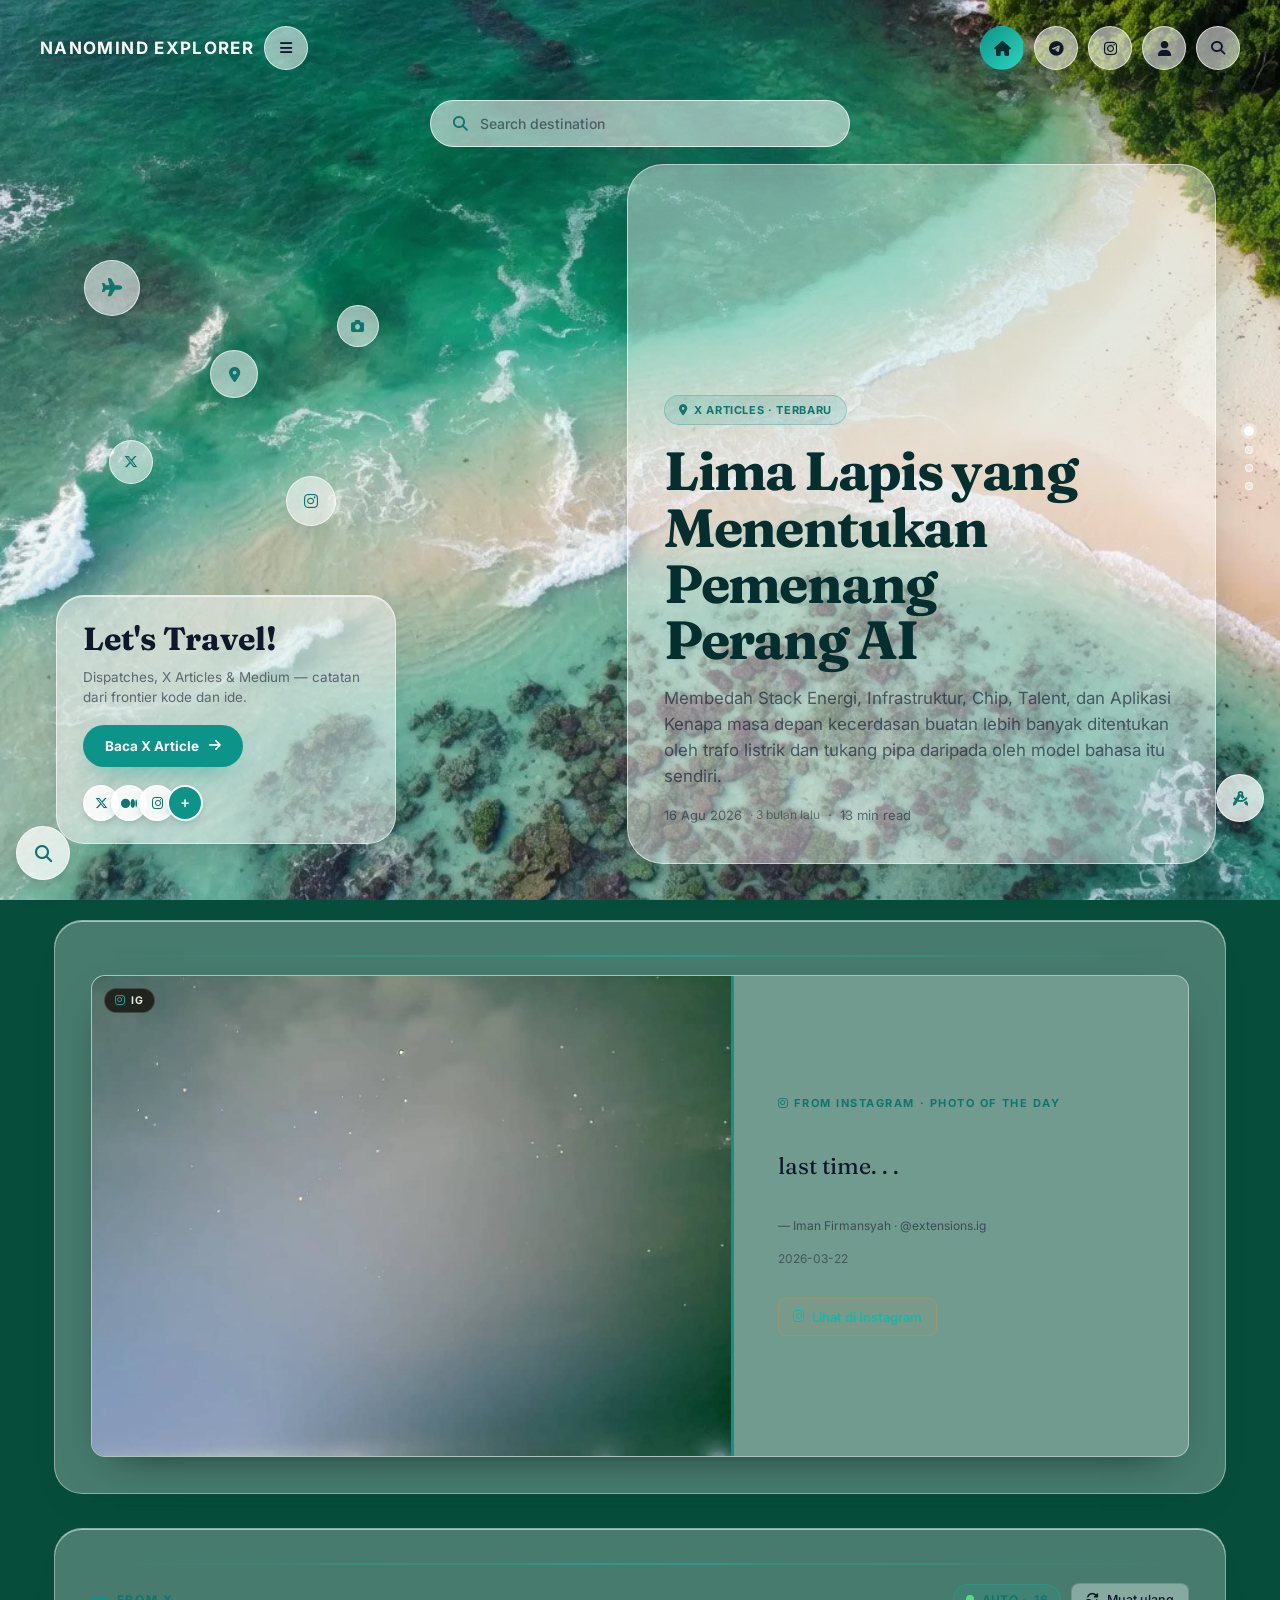
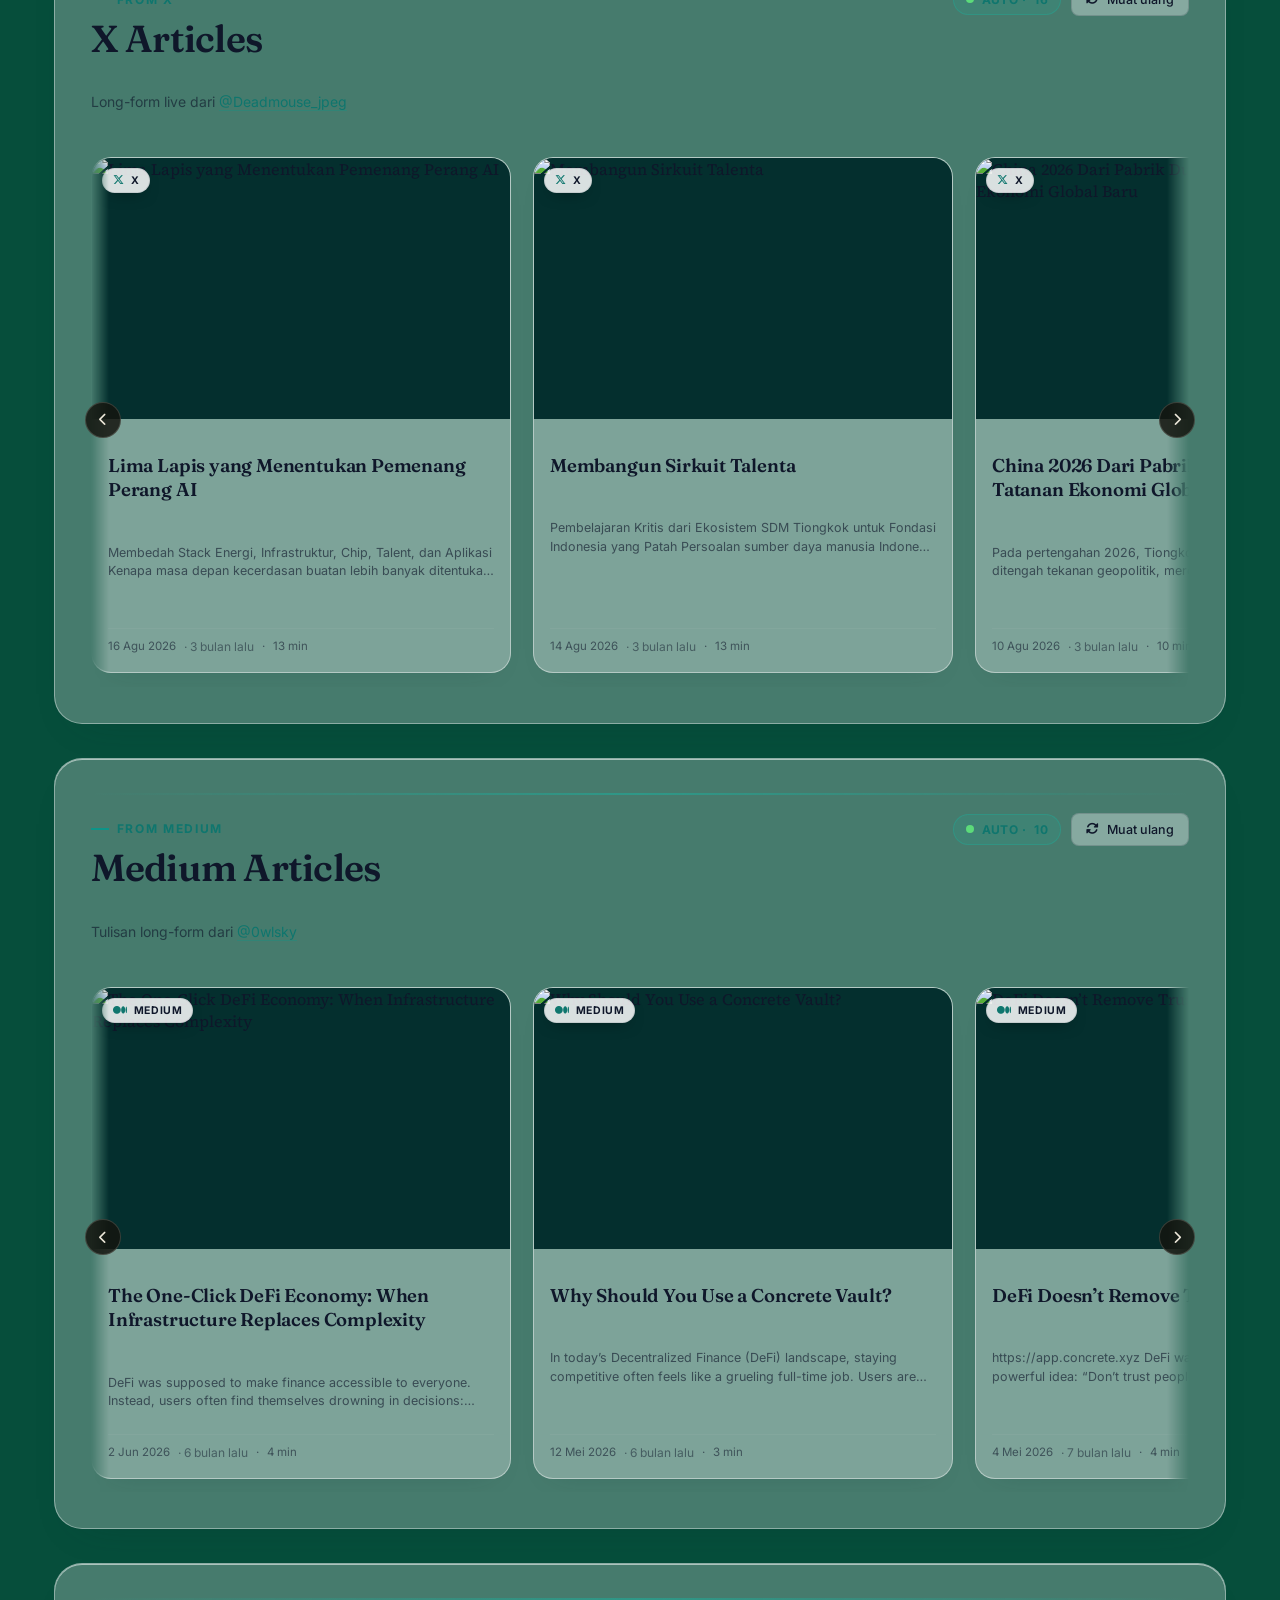
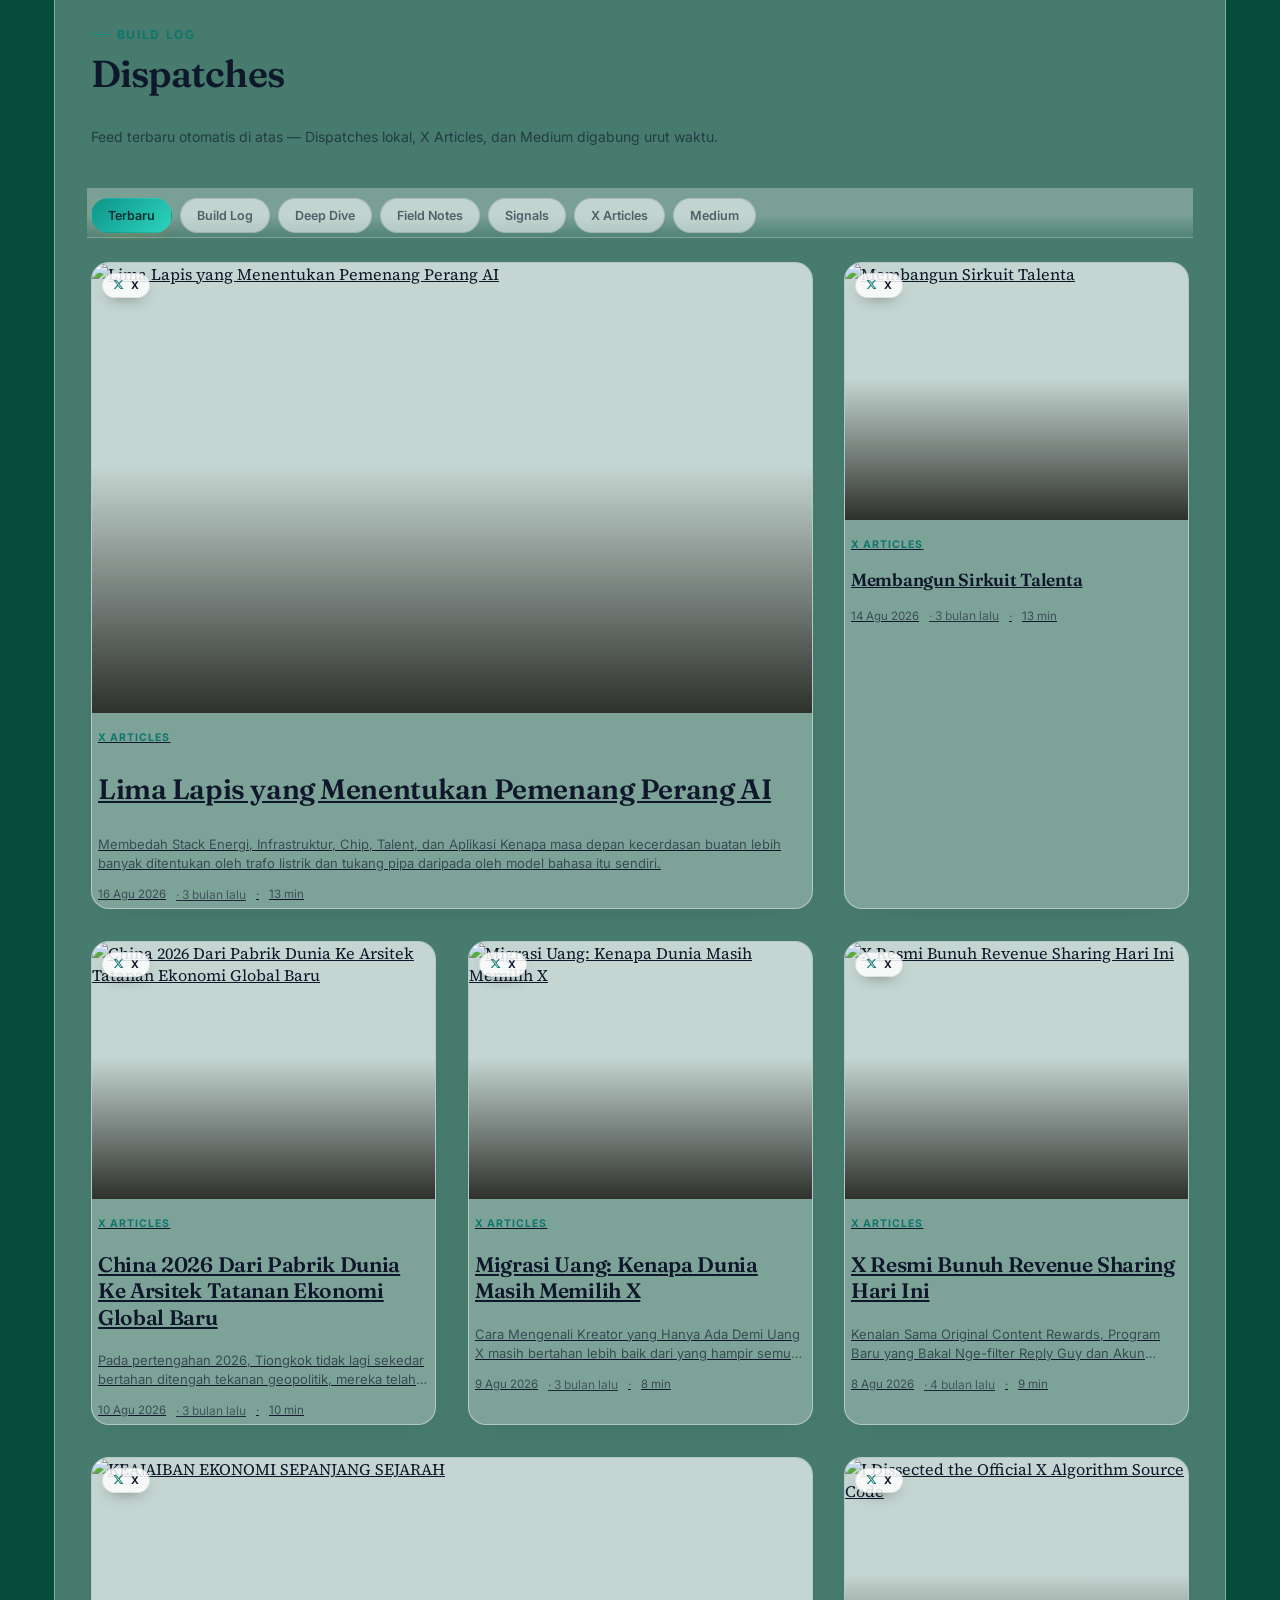
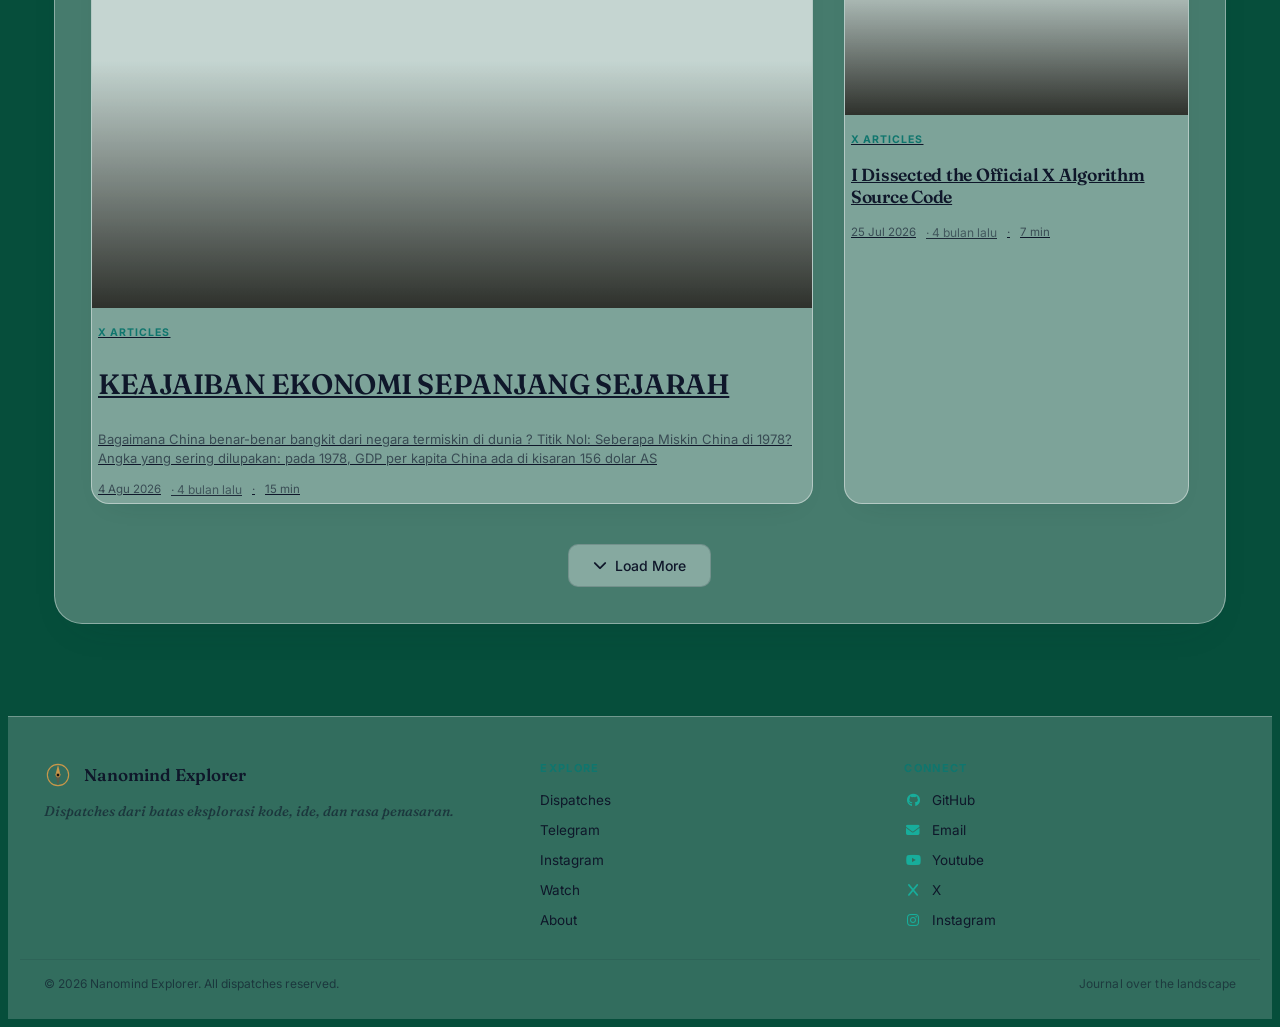
==== commit ead6e489: "style: hero dispatch card as big-title text panel (no cover) Remove article cover image from the par" ====
--- a/index.html
+++ b/index.html
@@ -57,7 +57,7 @@
     <link rel="stylesheet" href="https://cdnjs.cloudflare.com/ajax/libs/font-awesome/6.4.0/css/all.min.css">
     <link rel="preload" href="fonts/inter-400.woff2" as="font" type="font/woff2" crossorigin>
     <link rel="preload" href="fonts/fraunces-600.woff2" as="font" type="font/woff2" crossorigin>
-    <link rel="stylesheet" href="style.css?v=40">
+    <link rel="stylesheet" href="style.css?v=41">
     <meta http-equiv="Cache-Control" content="no-cache, no-store, must-revalidate">
     <meta http-equiv="Pragma" content="no-cache">
     <meta http-equiv="Expires" content="0">
@@ -204,6 +204,6 @@
 
     <div id="modalsPlaceholder"></div>
 
-    <script src="script.js?v=40"></script>
+    <script src="script.js?v=41"></script>
 </body>
 </html>
--- a/style.css
+++ b/style.css
@@ -4039,12 +4039,13 @@
 }
 
 /* Paradise card — RIGHT ~44% width, tall from under-search to bottom */
+/* Hero dispatch card — text-only glass, big title, no cover image */
 body.theme-wanderlust .wl-paradise-card {
     position: absolute;
-    top: 150px;          /* clears search */
-    right: 48px;         /* room for dots */
+    top: 150px;
+    right: 48px;
     bottom: 36px;
-    width: clamp(320px, 42vw, 480px);
+    width: clamp(340px, 44vw, 560px);
     z-index: 3;
     display: flex;
     flex-direction: column;
@@ -4052,40 +4053,35 @@
     border-radius: 32px;
     overflow: hidden;
     text-decoration: none;
-    color: #fff;
-    box-shadow: 0 32px 72px -28px rgba(4, 47, 46, 0.6);
-    border: 1px solid rgba(255, 255, 255, 0.28);
-    transition: transform 0.35s cubic-bezier(0.16,1,0.3,1);
-}
-body.theme-wanderlust .wl-paradise-card:hover { transform: translateY(-4px); }
-body.theme-wanderlust .wl-paradise-media {
-    position: absolute;
-    inset: 0;
-    z-index: 0;
-}
-body.theme-wanderlust .wl-paradise-media img {
-    width: 100%;
-    height: 100%;
-    object-fit: cover;
-    display: block;
-}
-body.theme-wanderlust .wl-paradise-scrim {
-    position: absolute;
-    inset: 0;
-    background: linear-gradient(to top,
-        rgba(4, 47, 46, 0.92) 0%,
-        rgba(4, 47, 46, 0.45) 38%,
-        rgba(4, 47, 46, 0.05) 100%);
-}
+    color: #0f172a;
+    background: rgba(255, 255, 255, 0.42);
+    border: 1px solid rgba(255, 255, 255, 0.55);
+    box-shadow: 0 28px 64px -28px rgba(4, 47, 46, 0.4);
+    backdrop-filter: none;
+    -webkit-backdrop-filter: none;
+    transition: transform 0.35s cubic-bezier(0.16,1,0.3,1), background 0.25s;
+}
+body.theme-wanderlust .wl-paradise-card:hover {
+    transform: translateY(-4px);
+    background: rgba(255, 255, 255, 0.52);
+}
+body.theme-wanderlust .wl-paradise-media { display: none !important; }
+body.theme-wanderlust .wl-paradise-scrim { display: none !important; }
 body.theme-wanderlust .wl-paradise-body {
     position: relative;
     z-index: 1;
-    padding: 28px 28px 32px;
+    padding: 36px 36px 40px;
+    display: flex;
+    flex-direction: column;
+    justify-content: flex-end;
+    height: 100%;
+    box-sizing: border-box;
 }
 body.theme-wanderlust .wl-chip {
     display: inline-flex;
     align-items: center;
     gap: 6px;
+    align-self: flex-start;
     padding: 7px 14px;
     border-radius: 999px;
     font-family: 'Inter', sans-serif;
@@ -4093,30 +4089,32 @@
     font-weight: 700;
     letter-spacing: 0.06em;
     text-transform: uppercase;
-    background: rgba(255, 255, 255, 0.28);
-    border: 1px solid rgba(255, 255, 255, 0.4);
+    background: rgba(13, 148, 136, 0.14);
+    border: 1px solid rgba(13, 148, 136, 0.28);
+    color: #0f766e;
     backdrop-filter: none;
     -webkit-backdrop-filter: none;
-    margin-bottom: 14px;
+    margin-bottom: 18px;
 }
 body.theme-wanderlust .wl-paradise-body h1 {
     font-family: 'Fraunces', Georgia, serif;
-    font-weight: 600;
-    font-size: clamp(1.65rem, 2.6vw, 2.45rem);
-    line-height: 1.1;
-    letter-spacing: -0.02em;
-    margin: 0 0 10px;
+    font-weight: 650;
+    font-size: clamp(2.35rem, 4.2vw, 3.75rem);
+    line-height: 1.05;
+    letter-spacing: -0.03em;
+    margin: 0 0 16px;
     text-wrap: balance;
+    color: #042f2e;
 }
 body.theme-wanderlust .wl-paradise-body p {
     font-family: 'Inter', sans-serif;
     font-style: normal;
-    font-size: 0.92rem;
-    line-height: 1.5;
-    opacity: 0.88;
-    margin: 0 0 12px;
+    font-size: 1.05rem;
+    line-height: 1.55;
+    color: rgba(15, 23, 42, 0.62);
+    margin: 0 0 18px;
     display: -webkit-box;
-    -webkit-line-clamp: 3;
+    -webkit-line-clamp: 4;
     -webkit-box-orient: vertical;
     overflow: hidden;
 }
@@ -4125,8 +4123,8 @@
     flex-wrap: wrap;
     gap: 8px;
     font-family: 'Inter', sans-serif;
-    font-size: 12px;
-    opacity: 0.8;
+    font-size: 13px;
+    color: rgba(15, 23, 42, 0.55);
 }
 
 /* CTA "Let's Travel!" — bottom-LEFT glass, ~300–340px */
@@ -4532,7 +4530,7 @@
     padding: 26px 40px 12px !important;
 }
 body.theme-wanderlust .wl-paradise-card {
-    width: clamp(400px, 40vw, 520px) !important;
+    width: clamp(420px, 46vw, 600px) !important;
     right: 56px !important;
     top: 156px !important;
     bottom: 44px !important;
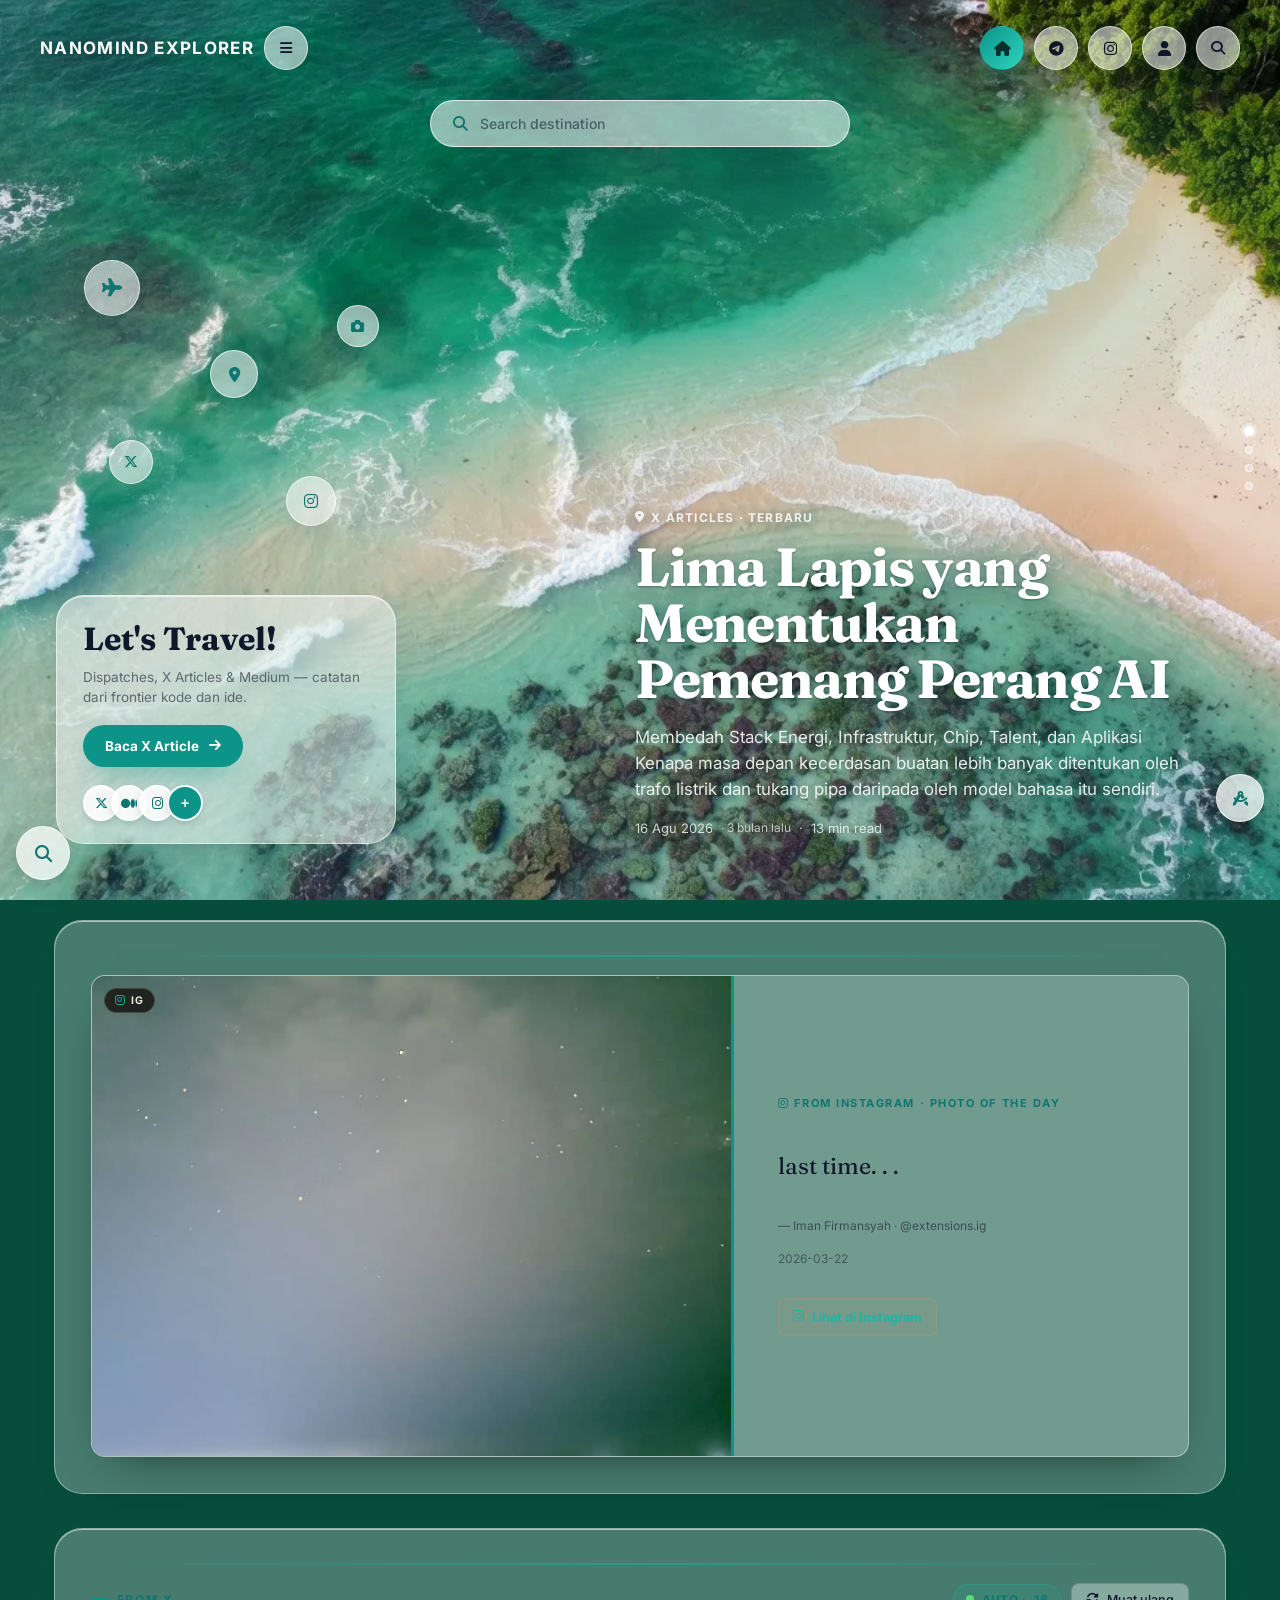
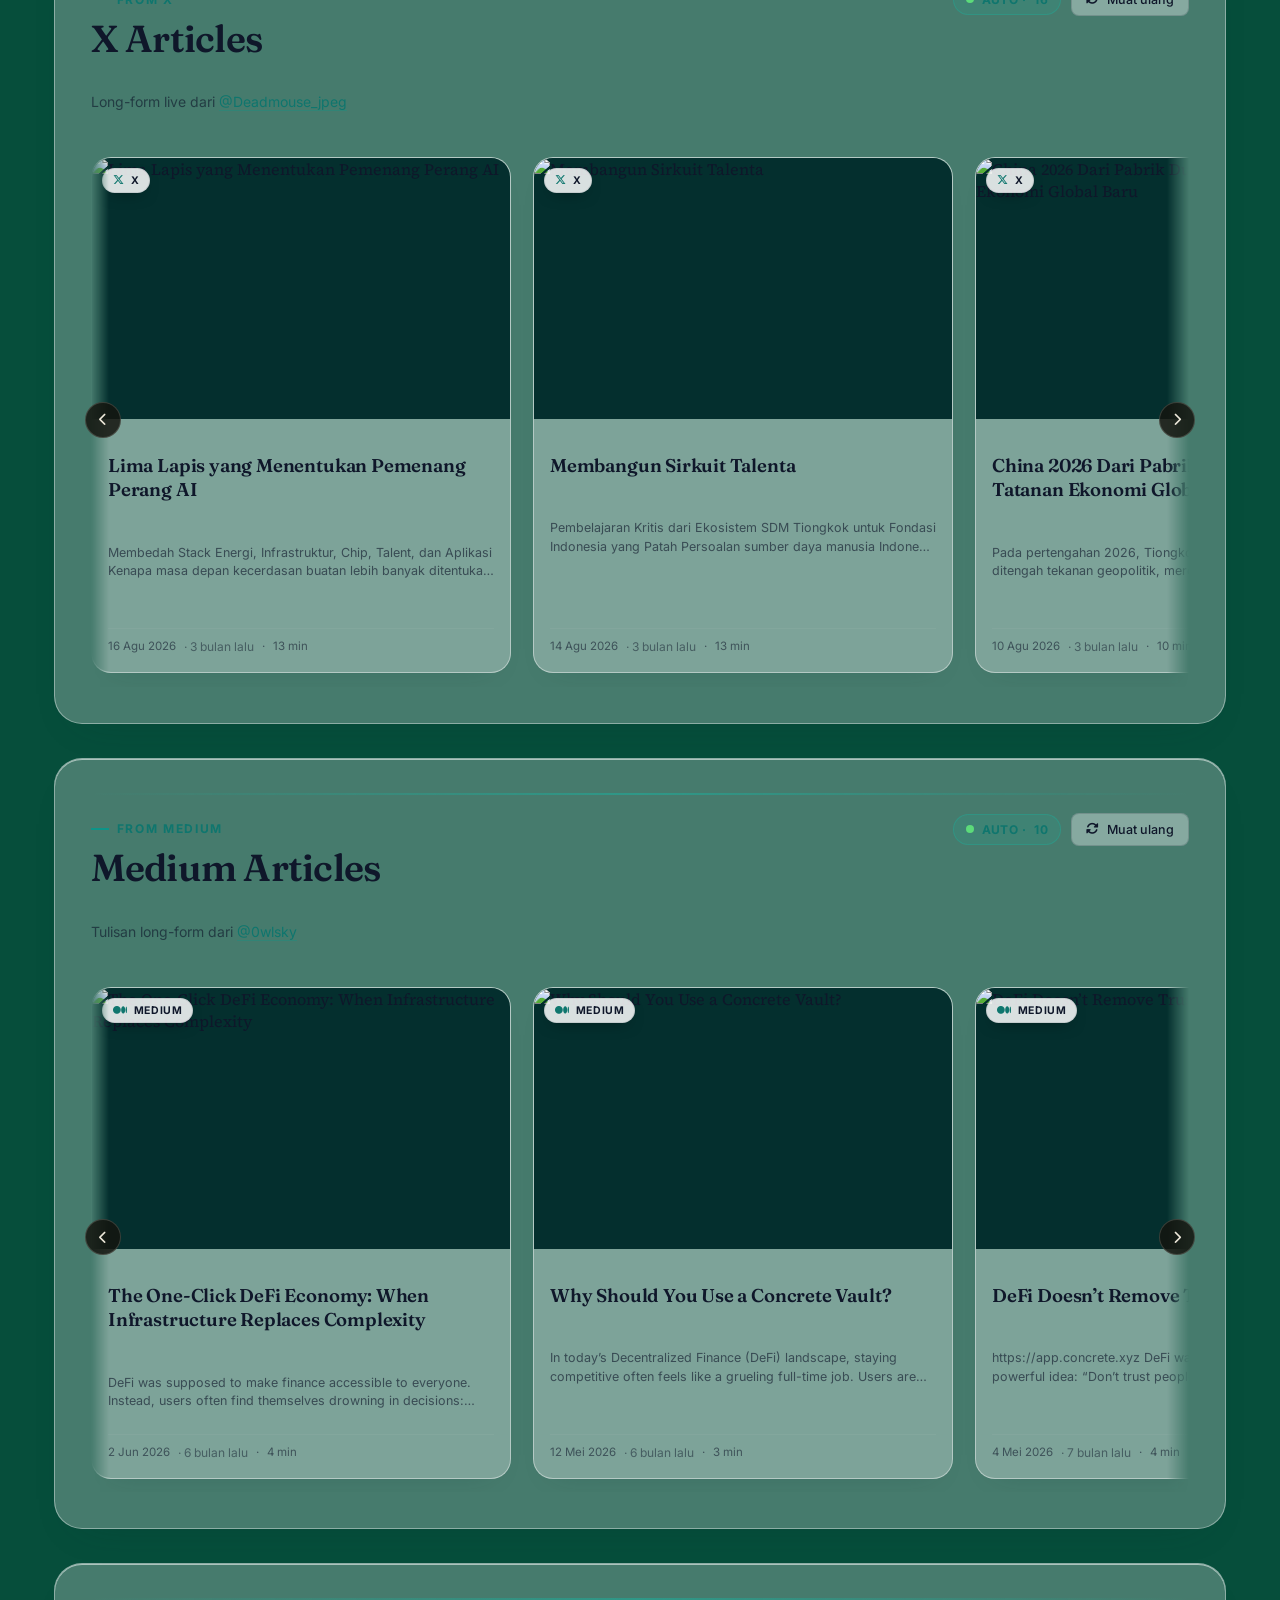
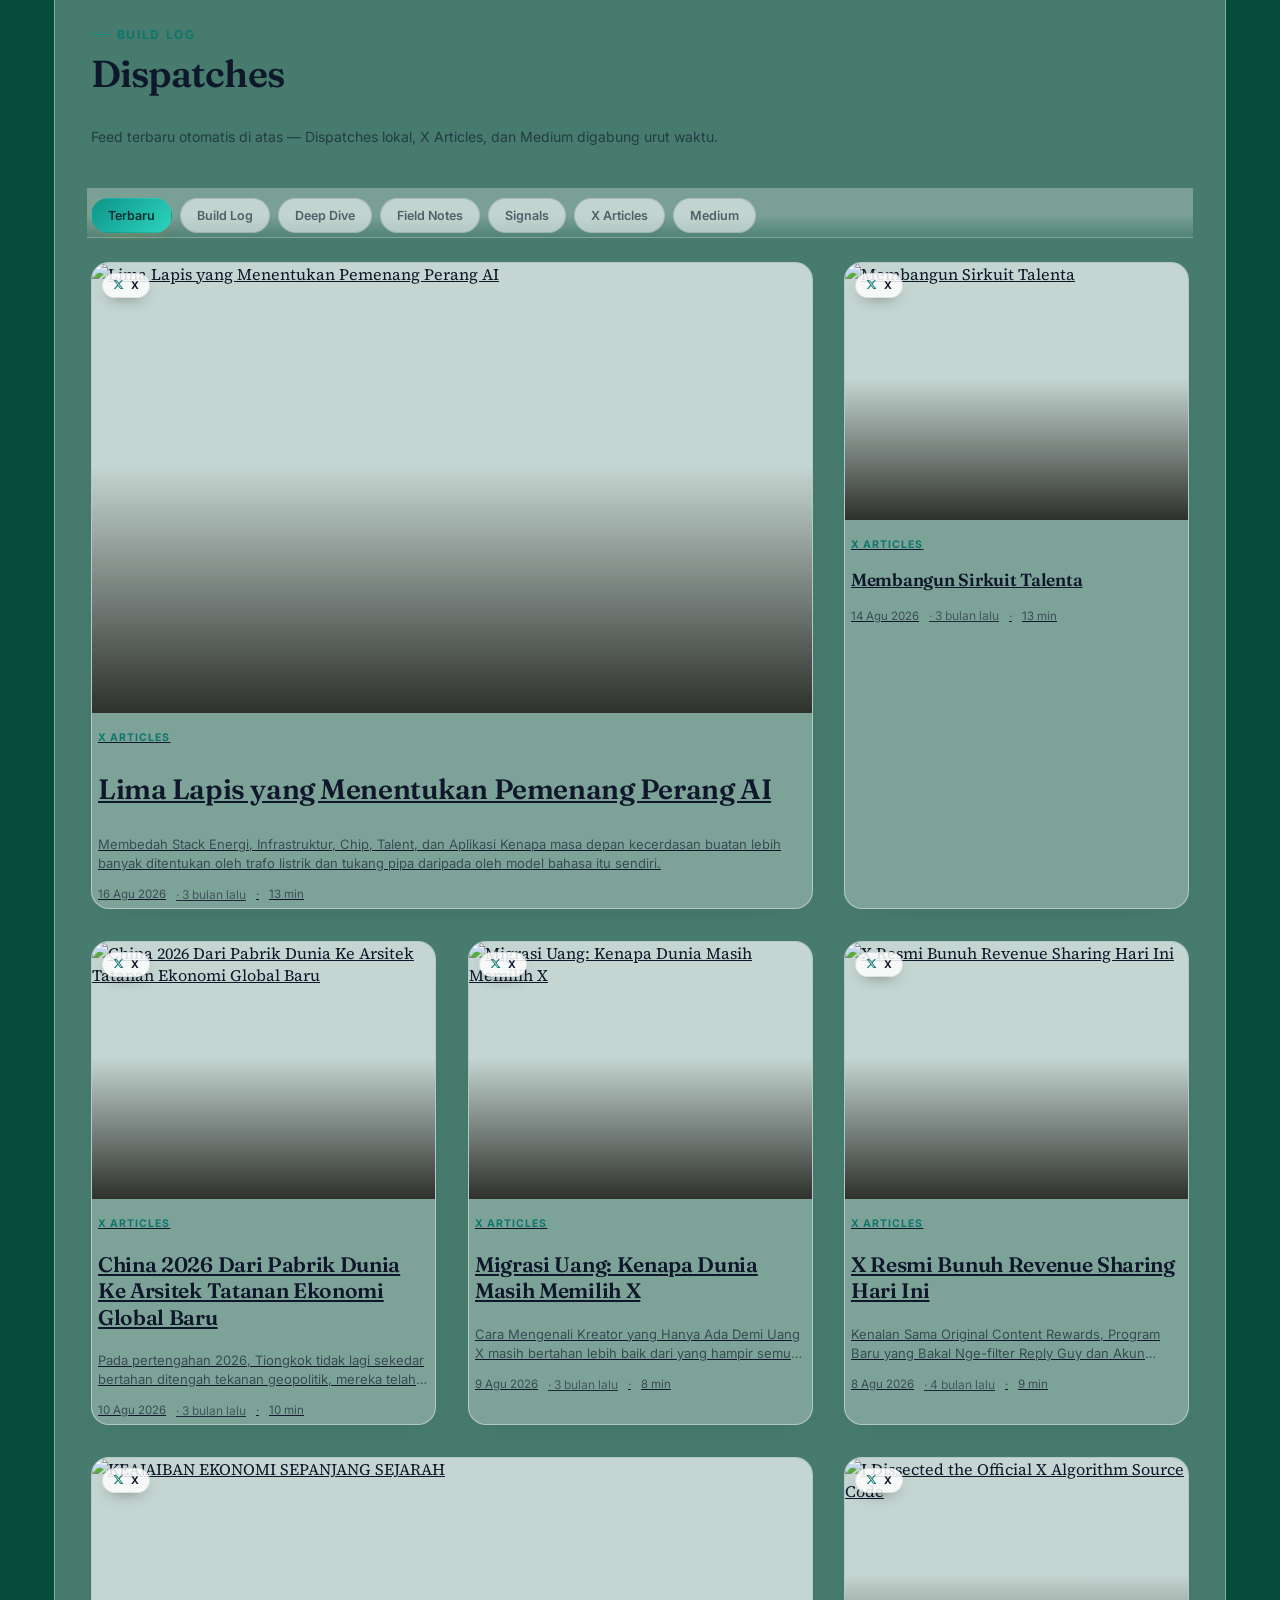
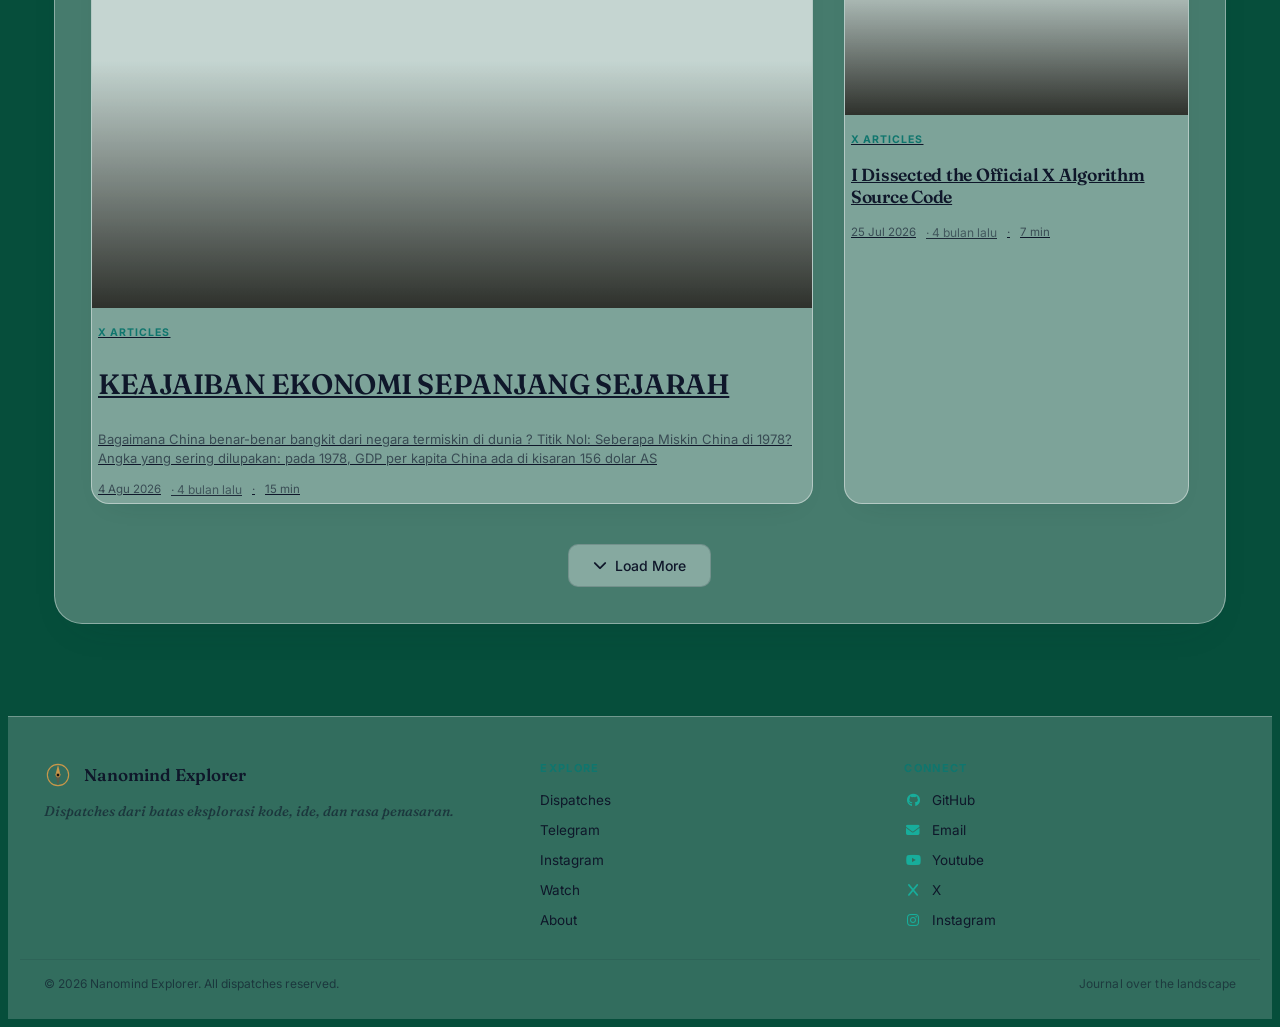
==== commit f6cd44eb: "style: make hero dispatch fully transparent (text only) Remove card background, border, and shadow s" ====
--- a/index.html
+++ b/index.html
@@ -57,7 +57,7 @@
     <link rel="stylesheet" href="https://cdnjs.cloudflare.com/ajax/libs/font-awesome/6.4.0/css/all.min.css">
     <link rel="preload" href="fonts/inter-400.woff2" as="font" type="font/woff2" crossorigin>
     <link rel="preload" href="fonts/fraunces-600.woff2" as="font" type="font/woff2" crossorigin>
-    <link rel="stylesheet" href="style.css?v=41">
+    <link rel="stylesheet" href="style.css?v=42">
     <meta http-equiv="Cache-Control" content="no-cache, no-store, must-revalidate">
     <meta http-equiv="Pragma" content="no-cache">
     <meta http-equiv="Expires" content="0">
@@ -204,6 +204,6 @@
 
     <div id="modalsPlaceholder"></div>
 
-    <script src="script.js?v=41"></script>
+    <script src="script.js?v=42"></script>
 </body>
 </html>
--- a/style.css
+++ b/style.css
@@ -4039,7 +4039,7 @@
 }
 
 /* Paradise card — RIGHT ~44% width, tall from under-search to bottom */
-/* Hero dispatch card — text-only glass, big title, no cover image */
+/* Hero dispatch — fully transparent; only title + copy float on water */
 body.theme-wanderlust .wl-paradise-card {
     position: absolute;
     top: 150px;
@@ -4050,51 +4050,53 @@
     display: flex;
     flex-direction: column;
     justify-content: flex-end;
-    border-radius: 32px;
-    overflow: hidden;
+    border-radius: 0;
+    overflow: visible;
     text-decoration: none;
-    color: #0f172a;
-    background: rgba(255, 255, 255, 0.42);
-    border: 1px solid rgba(255, 255, 255, 0.55);
-    box-shadow: 0 28px 64px -28px rgba(4, 47, 46, 0.4);
-    backdrop-filter: none;
-    -webkit-backdrop-filter: none;
-    transition: transform 0.35s cubic-bezier(0.16,1,0.3,1), background 0.25s;
+    color: #fff;
+    background: transparent !important;
+    border: none !important;
+    box-shadow: none !important;
+    backdrop-filter: none !important;
+    -webkit-backdrop-filter: none !important;
+    transition: transform 0.35s cubic-bezier(0.16,1,0.3,1);
 }
 body.theme-wanderlust .wl-paradise-card:hover {
-    transform: translateY(-4px);
-    background: rgba(255, 255, 255, 0.52);
+    transform: translateY(-3px);
+    background: transparent !important;
 }
 body.theme-wanderlust .wl-paradise-media { display: none !important; }
 body.theme-wanderlust .wl-paradise-scrim { display: none !important; }
 body.theme-wanderlust .wl-paradise-body {
     position: relative;
     z-index: 1;
-    padding: 36px 36px 40px;
+    padding: 24px 12px 28px 8px;
     display: flex;
     flex-direction: column;
     justify-content: flex-end;
     height: 100%;
     box-sizing: border-box;
+    background: transparent !important;
 }
 body.theme-wanderlust .wl-chip {
     display: inline-flex;
     align-items: center;
     gap: 6px;
     align-self: flex-start;
-    padding: 7px 14px;
-    border-radius: 999px;
+    padding: 0;
+    border-radius: 0;
     font-family: 'Inter', sans-serif;
-    font-size: 11px;
+    font-size: 12px;
     font-weight: 700;
-    letter-spacing: 0.06em;
+    letter-spacing: 0.1em;
     text-transform: uppercase;
-    background: rgba(13, 148, 136, 0.14);
-    border: 1px solid rgba(13, 148, 136, 0.28);
-    color: #0f766e;
+    background: transparent !important;
+    border: none !important;
+    color: rgba(255, 255, 255, 0.85);
+    text-shadow: 0 2px 12px rgba(4, 47, 46, 0.55);
     backdrop-filter: none;
     -webkit-backdrop-filter: none;
-    margin-bottom: 18px;
+    margin-bottom: 14px;
 }
 body.theme-wanderlust .wl-paradise-body h1 {
     font-family: 'Fraunces', Georgia, serif;
@@ -4104,14 +4106,18 @@
     letter-spacing: -0.03em;
     margin: 0 0 16px;
     text-wrap: balance;
-    color: #042f2e;
+    color: #fff;
+    text-shadow:
+        0 2px 24px rgba(4, 47, 46, 0.55),
+        0 1px 2px rgba(4, 47, 46, 0.4);
 }
 body.theme-wanderlust .wl-paradise-body p {
     font-family: 'Inter', sans-serif;
     font-style: normal;
     font-size: 1.05rem;
     line-height: 1.55;
-    color: rgba(15, 23, 42, 0.62);
+    color: rgba(255, 255, 255, 0.88);
+    text-shadow: 0 1px 14px rgba(4, 47, 46, 0.5);
     margin: 0 0 18px;
     display: -webkit-box;
     -webkit-line-clamp: 4;
@@ -4124,7 +4130,8 @@
     gap: 8px;
     font-family: 'Inter', sans-serif;
     font-size: 13px;
-    color: rgba(15, 23, 42, 0.55);
+    color: rgba(255, 255, 255, 0.78);
+    text-shadow: 0 1px 10px rgba(4, 47, 46, 0.45);
 }
 
 /* CTA "Let's Travel!" — bottom-LEFT glass, ~300–340px */
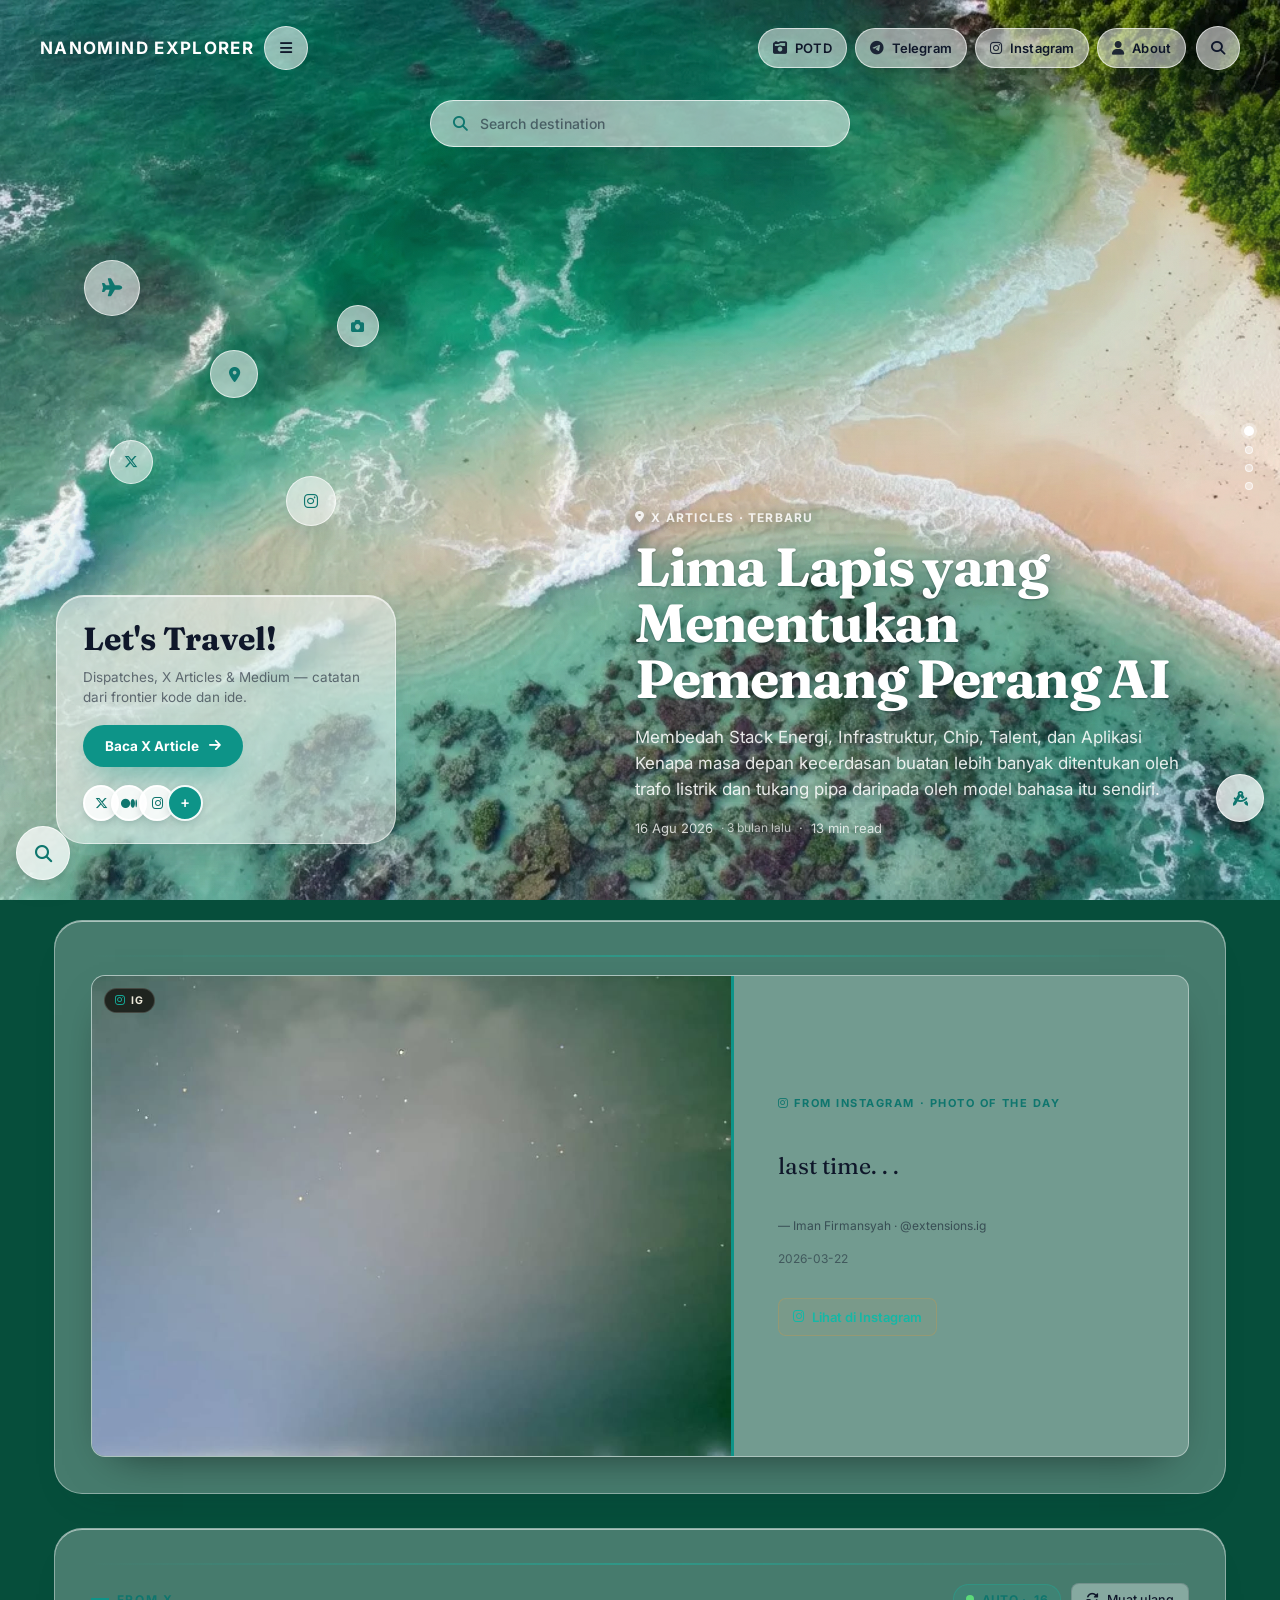
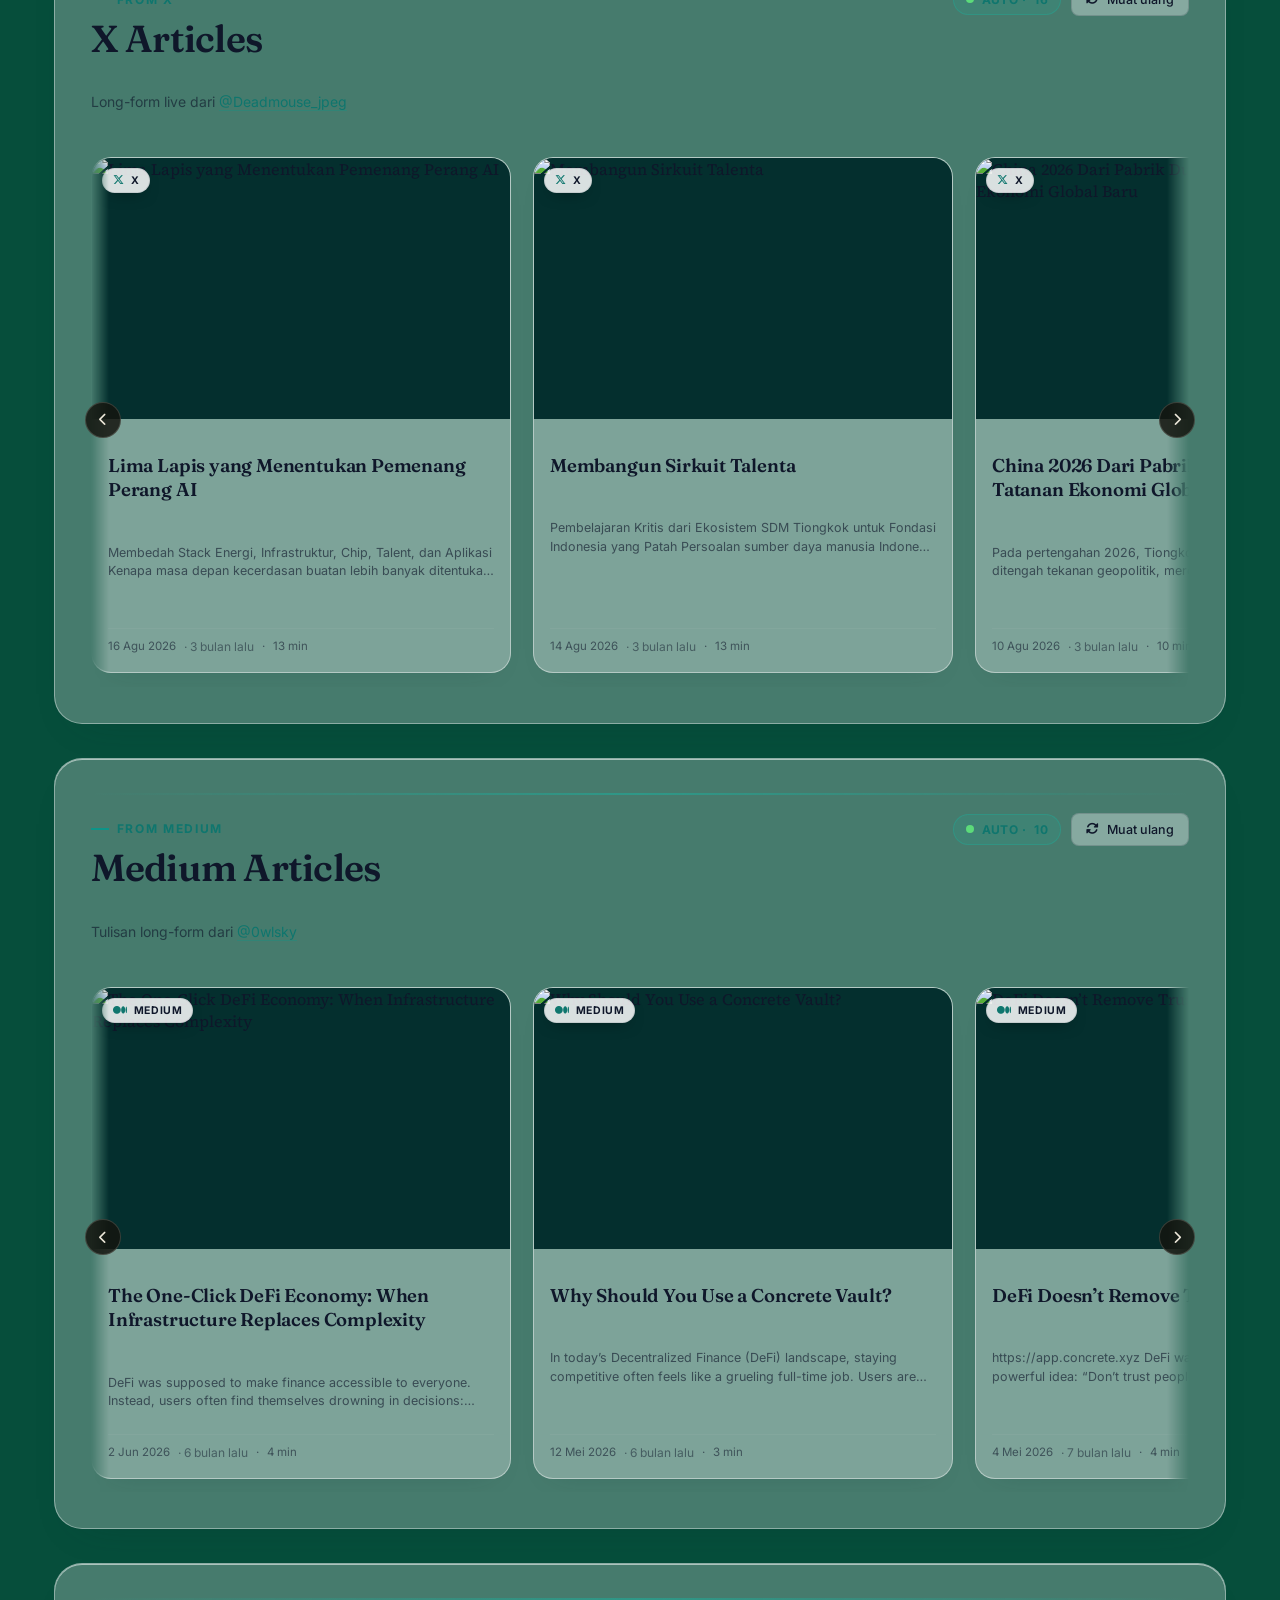
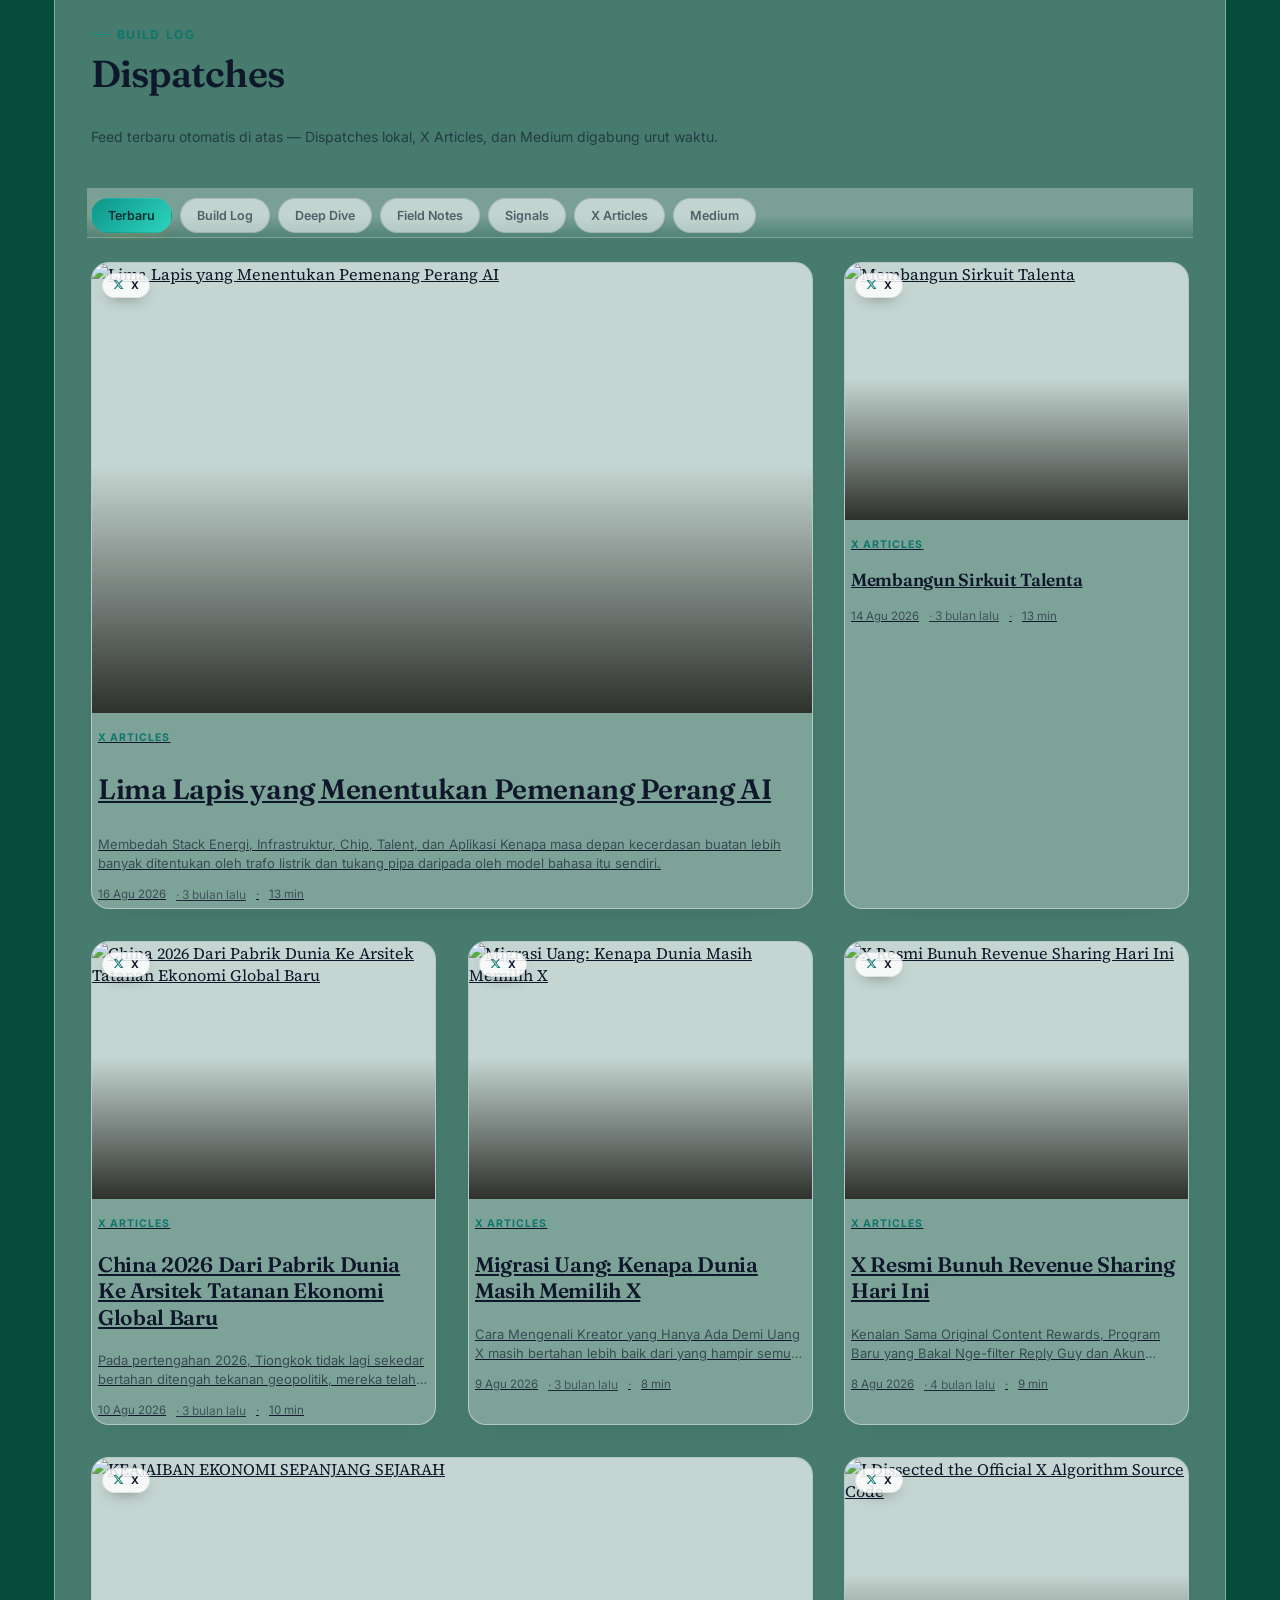
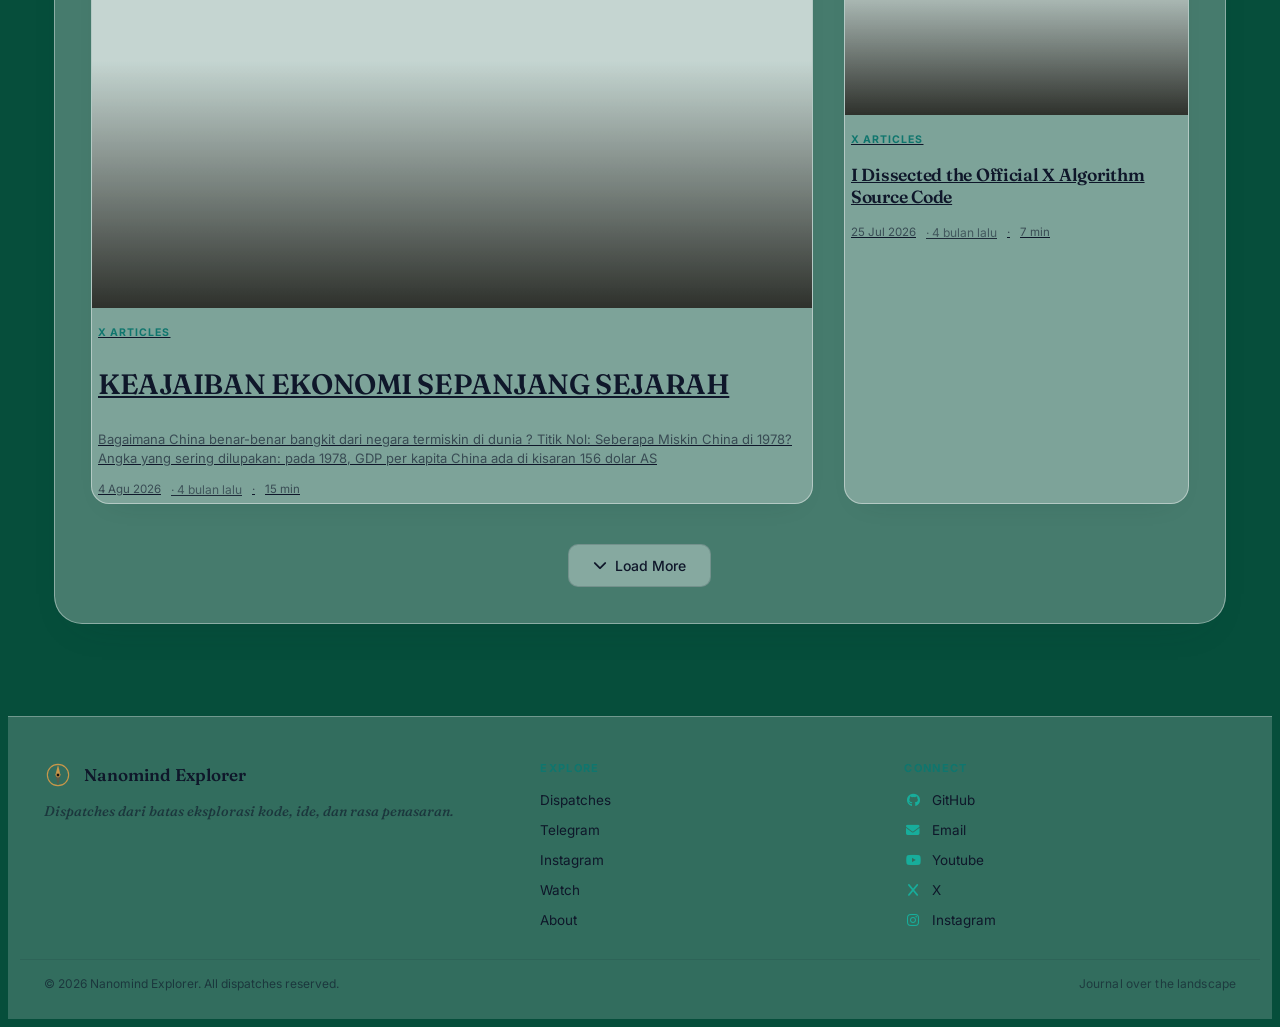
==== commit 902019db: "feat: labeled nav pills for POTD, Telegram, Instagram, About Replace icon-only circles with icon + t" ====
--- a/index.html
+++ b/index.html
@@ -57,7 +57,7 @@
     <link rel="stylesheet" href="https://cdnjs.cloudflare.com/ajax/libs/font-awesome/6.4.0/css/all.min.css">
     <link rel="preload" href="fonts/inter-400.woff2" as="font" type="font/woff2" crossorigin>
     <link rel="preload" href="fonts/fraunces-600.woff2" as="font" type="font/woff2" crossorigin>
-    <link rel="stylesheet" href="style.css?v=42">
+    <link rel="stylesheet" href="style.css?v=43">
     <meta http-equiv="Cache-Control" content="no-cache, no-store, must-revalidate">
     <meta http-equiv="Pragma" content="no-cache">
     <meta http-equiv="Expires" content="0">
@@ -204,6 +204,6 @@
 
     <div id="modalsPlaceholder"></div>
 
-    <script src="script.js?v=42"></script>
+    <script src="script.js?v=43"></script>
 </body>
 </html>
--- a/style.css
+++ b/style.css
@@ -3862,30 +3862,46 @@
     gap: 10px !important;
 }
 body.theme-wanderlust .wl-nav-circles {
-    display: flex;
+    display: flex !important;
     align-items: center;
-    gap: 10px;
+    gap: 8px;
+    flex-wrap: wrap;
+    justify-content: flex-end;
 }
 body.theme-wanderlust .wl-nav-circle {
-    width: 44px;
-    height: 44px;
-    border-radius: 50%;
+    width: auto;
+    height: auto;
+    min-height: 40px;
+    padding: 8px 14px;
+    border-radius: 999px;
     display: inline-flex;
     align-items: center;
     justify-content: center;
-    background: rgba(255, 255, 255, 0.55);
-    border: 1px solid rgba(255, 255, 255, 0.65);
+    gap: 8px;
+    background: rgba(255, 255, 255, 0.5);
+    border: 1px solid rgba(255, 255, 255, 0.62);
     color: #0f172a;
-    font-size: 15px;
+    font-size: 13px;
+    font-family: 'Inter', sans-serif;
+    font-weight: 600;
+    letter-spacing: 0.01em;
     text-decoration: none;
     backdrop-filter: none;
     -webkit-backdrop-filter: none;
-    box-shadow: 0 10px 24px -14px rgba(4, 47, 46, 0.35);
+    box-shadow: 0 10px 24px -14px rgba(4, 47, 46, 0.3);
     transition: transform 0.2s, background 0.2s;
+    white-space: nowrap;
+}
+body.theme-wanderlust .wl-nav-circle i {
+    font-size: 14px;
+    opacity: 0.9;
+}
+body.theme-wanderlust .wl-nav-circle span {
+    line-height: 1;
 }
 body.theme-wanderlust .wl-nav-circle:hover {
     transform: translateY(-2px);
-    background: rgba(255, 255, 255, 0.85);
+    background: rgba(255, 255, 255, 0.82);
 }
 body.theme-wanderlust .wl-nav-circle.active {
     background: linear-gradient(135deg, #0d9488, #2dd4bf);
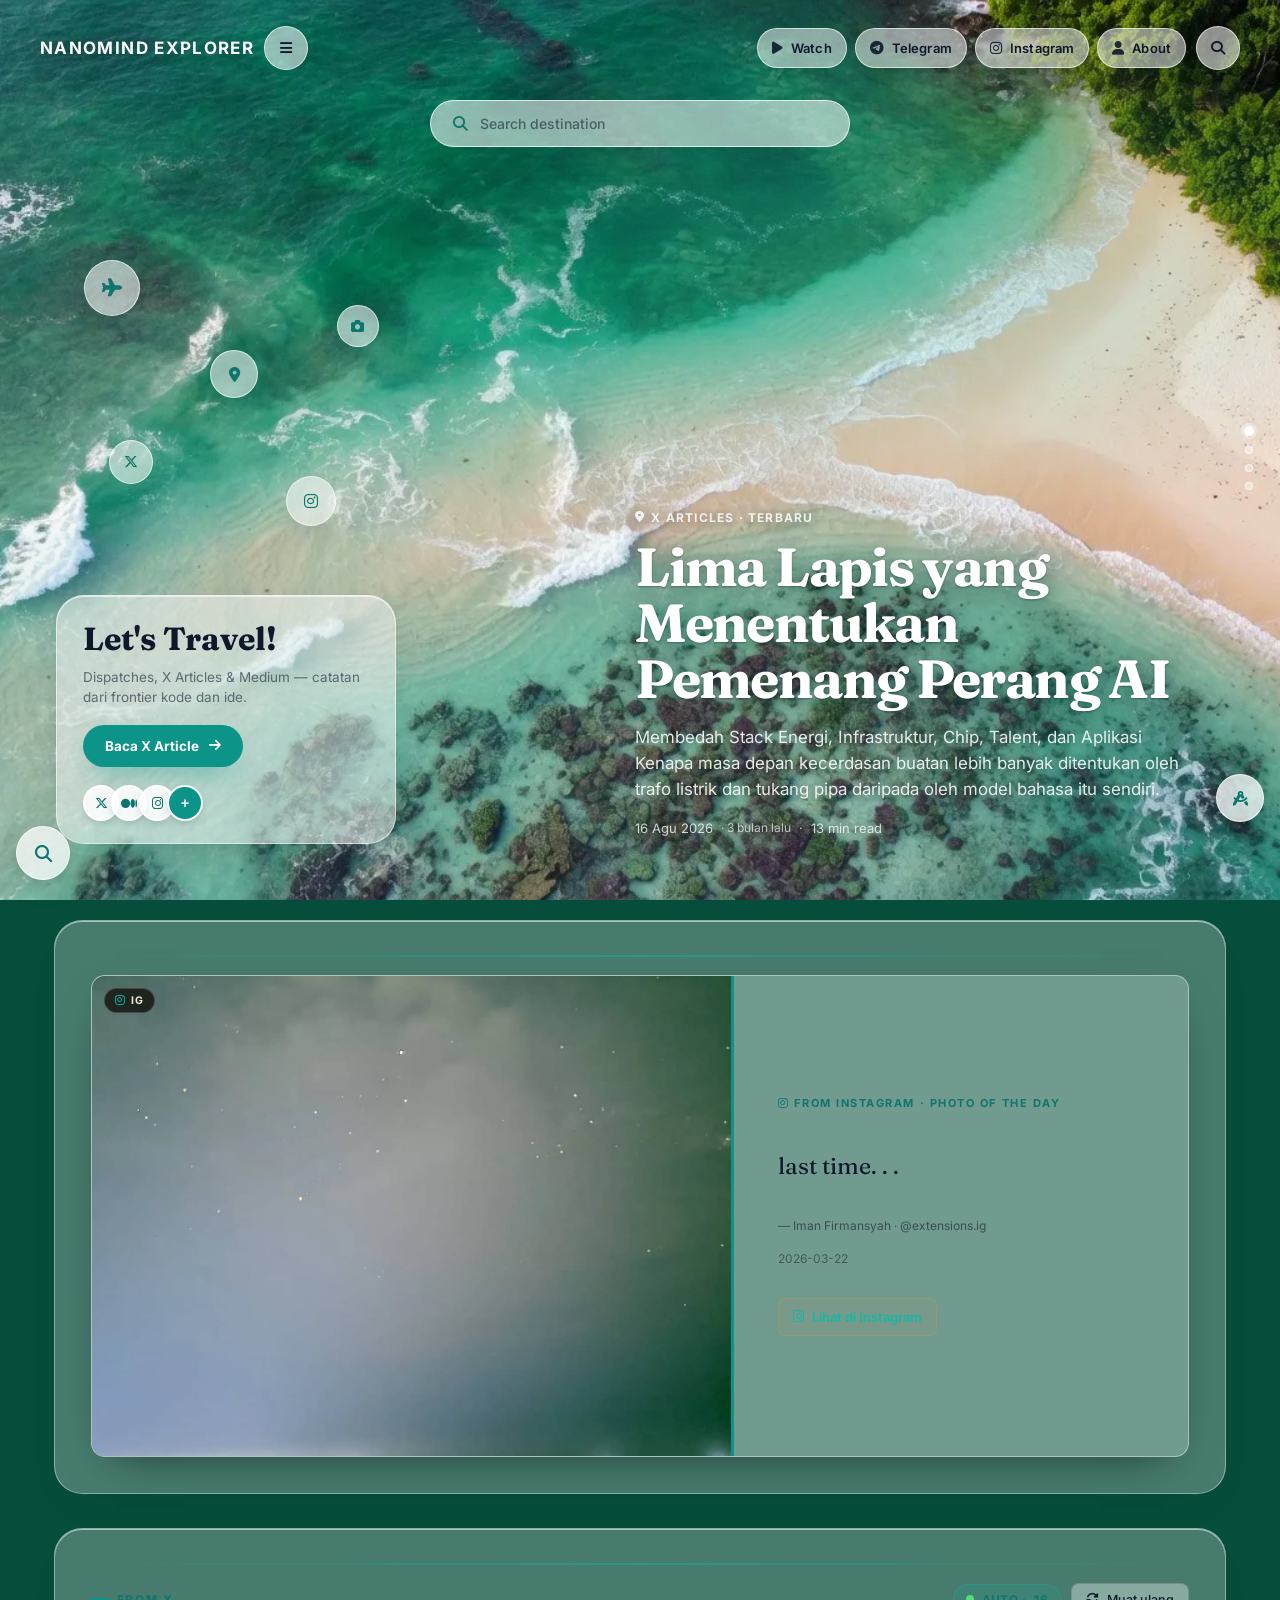
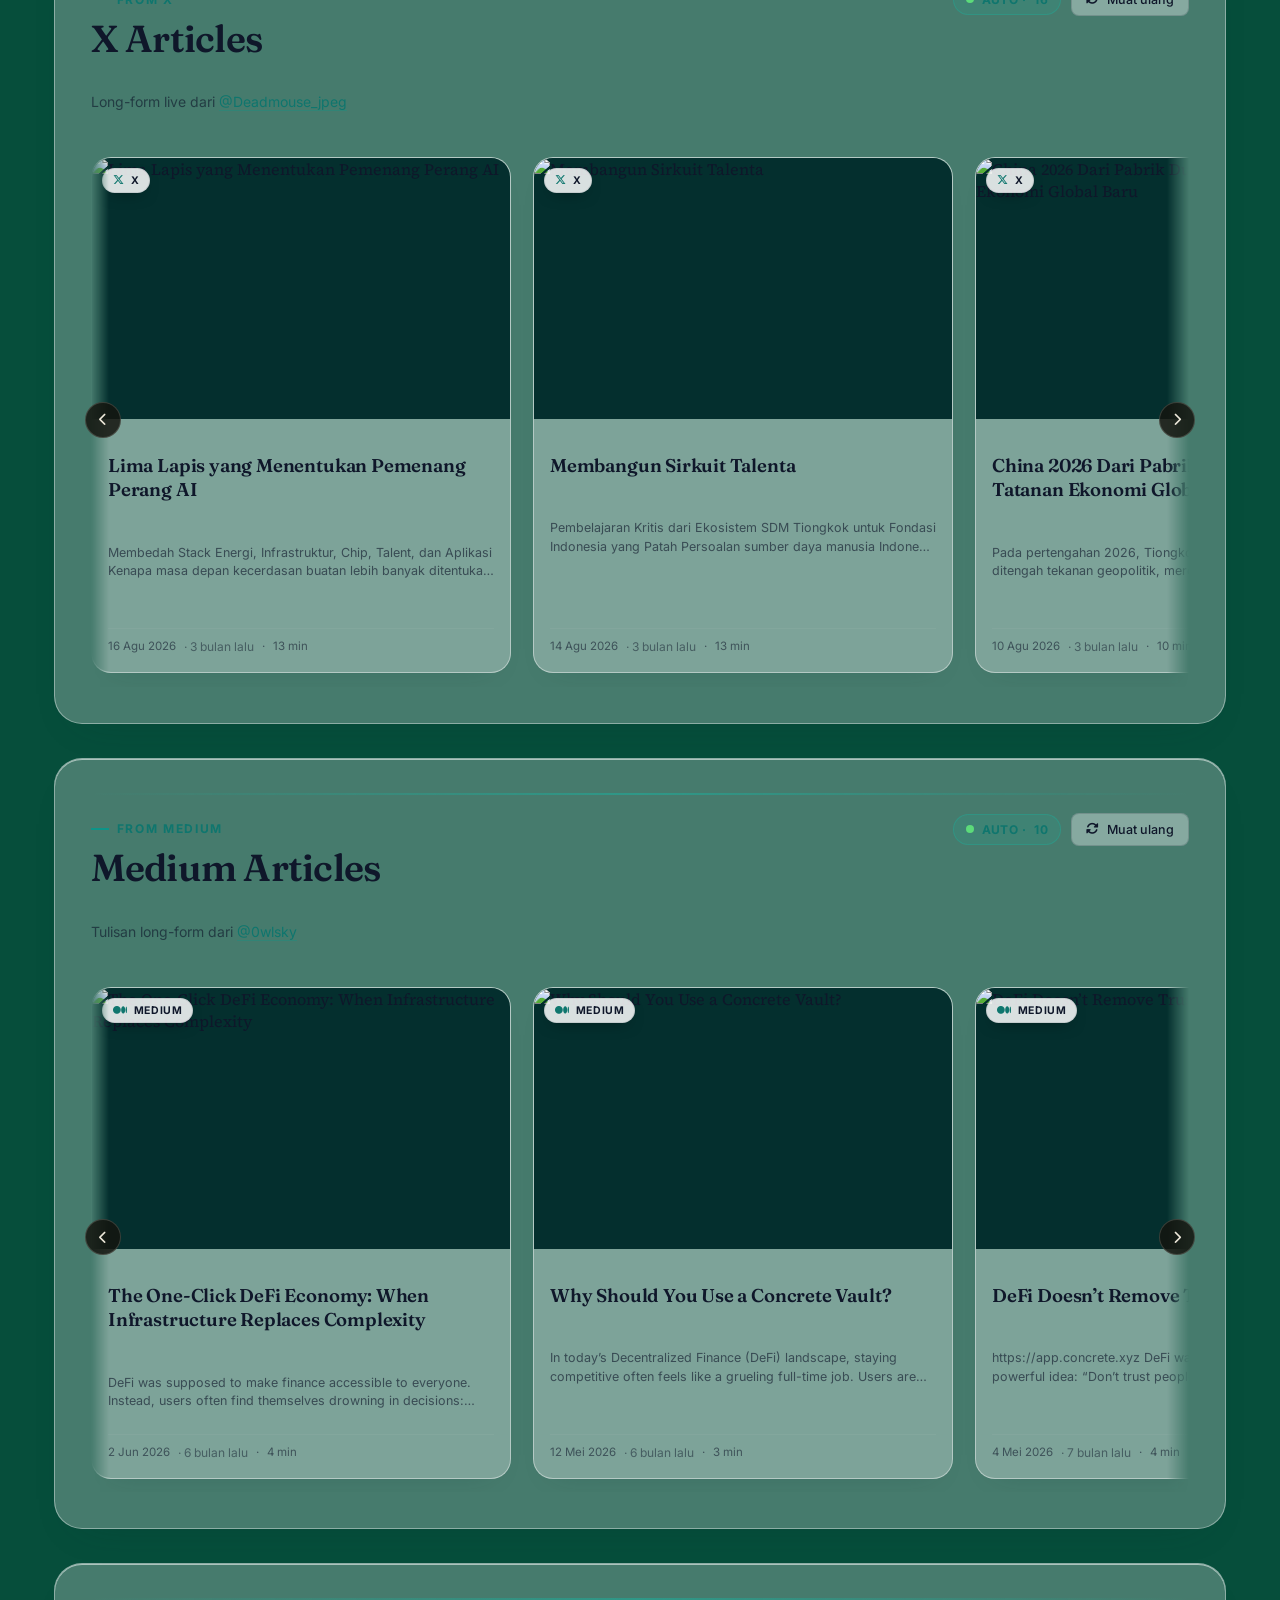
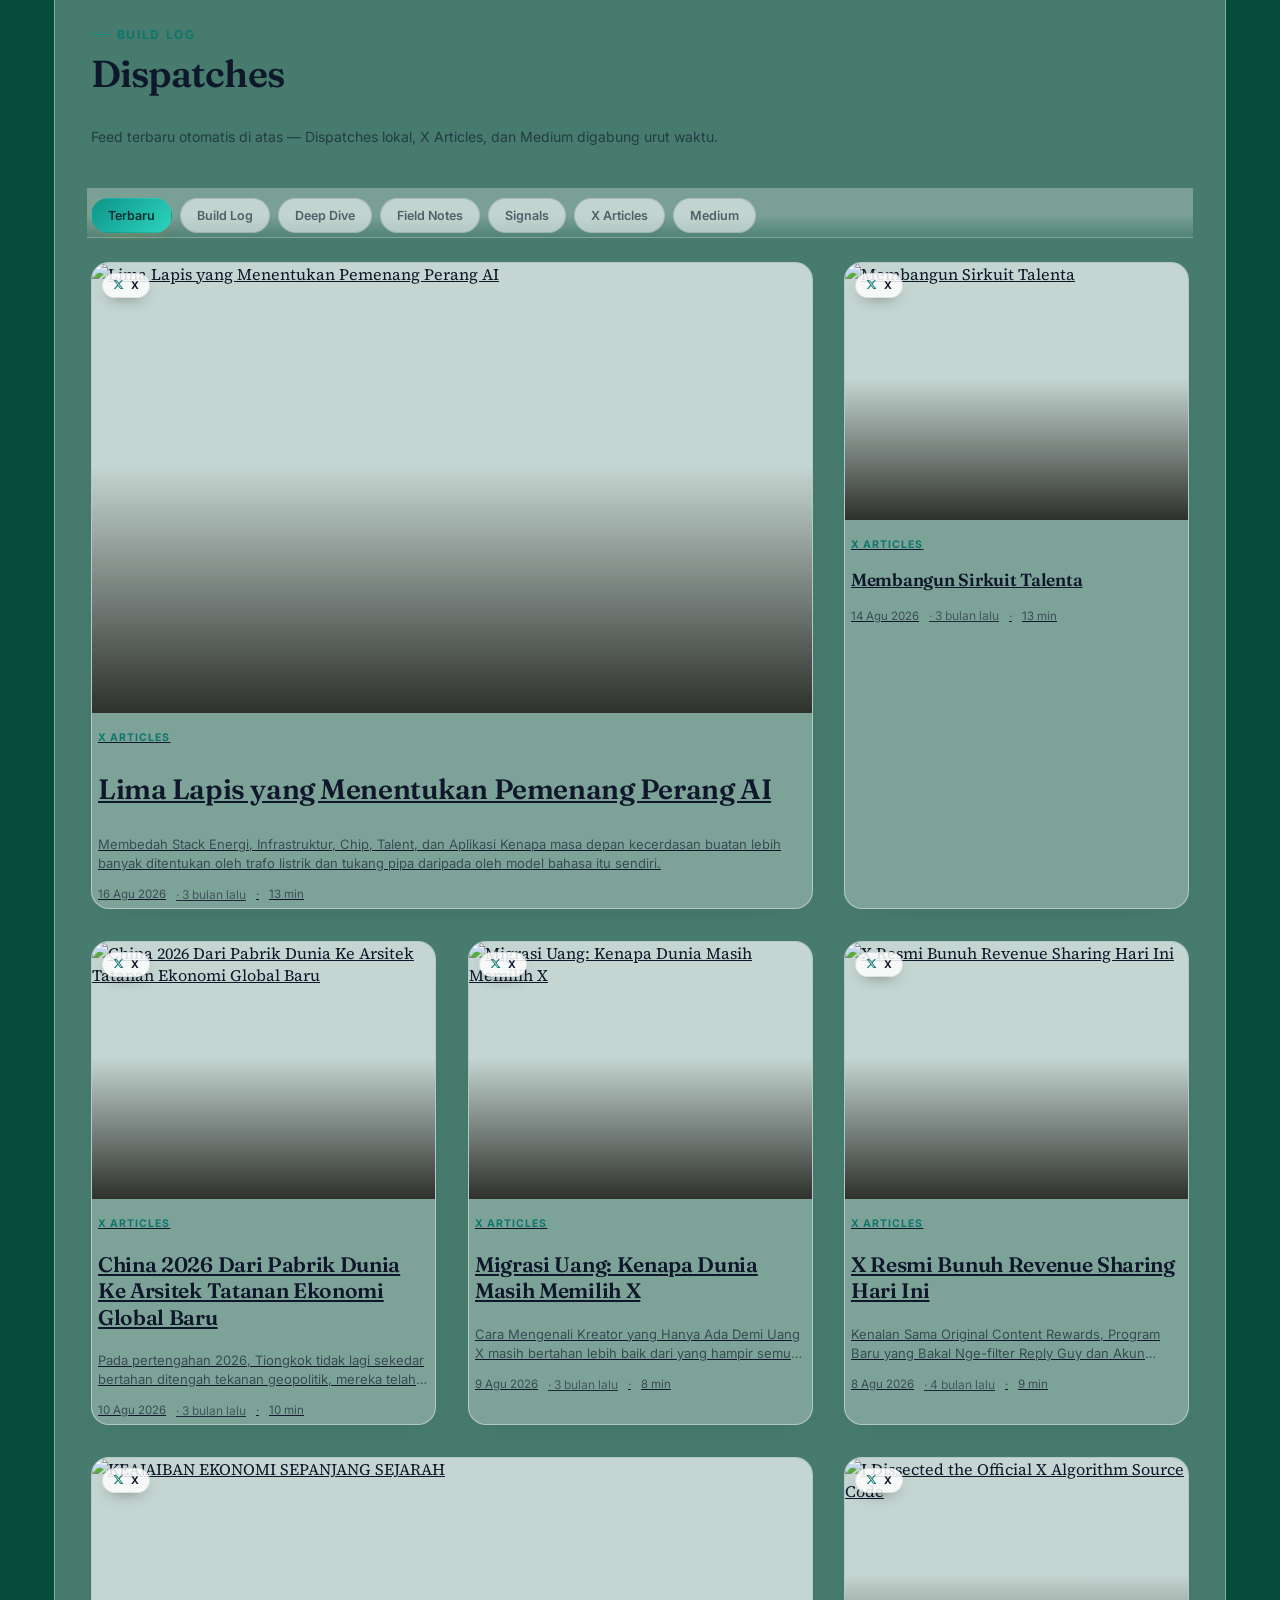
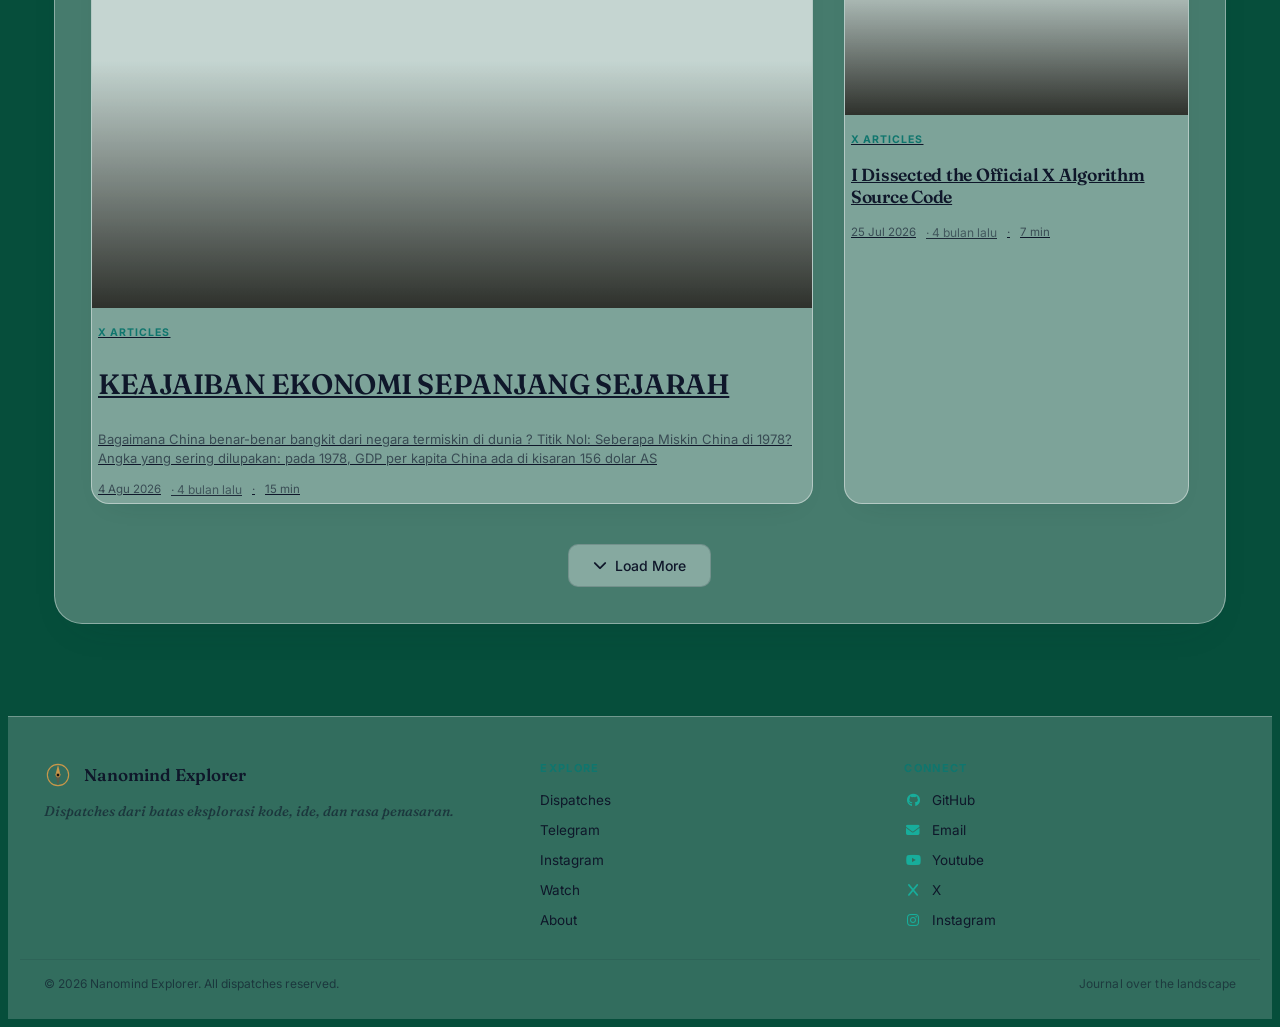
==== commit 3945f9f5: "feat: replace POTD nav label with Watch" ====
--- a/index.html
+++ b/index.html
@@ -57,7 +57,7 @@
     <link rel="stylesheet" href="https://cdnjs.cloudflare.com/ajax/libs/font-awesome/6.4.0/css/all.min.css">
     <link rel="preload" href="fonts/inter-400.woff2" as="font" type="font/woff2" crossorigin>
     <link rel="preload" href="fonts/fraunces-600.woff2" as="font" type="font/woff2" crossorigin>
-    <link rel="stylesheet" href="style.css?v=43">
+    <link rel="stylesheet" href="style.css?v=44">
     <meta http-equiv="Cache-Control" content="no-cache, no-store, must-revalidate">
     <meta http-equiv="Pragma" content="no-cache">
     <meta http-equiv="Expires" content="0">
@@ -204,6 +204,6 @@
 
     <div id="modalsPlaceholder"></div>
 
-    <script src="script.js?v=43"></script>
+    <script src="script.js?v=44"></script>
 </body>
 </html>
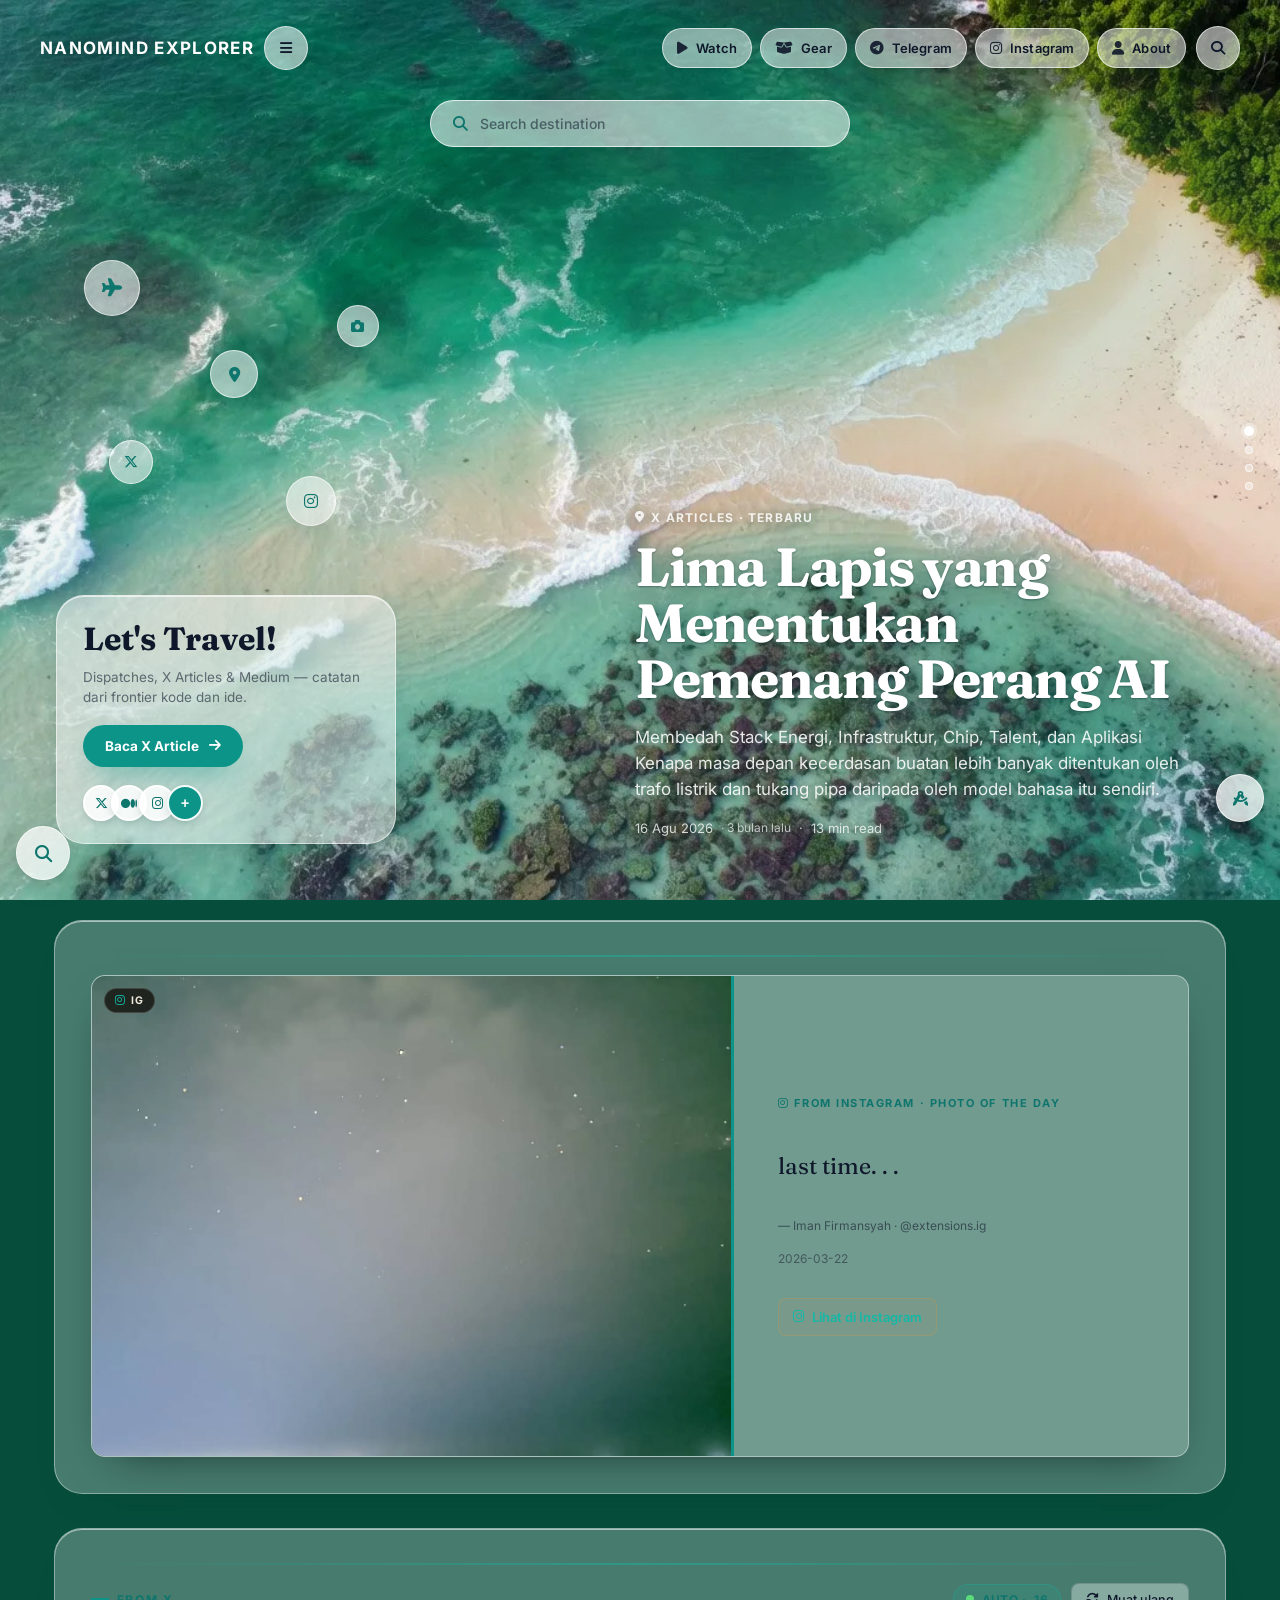
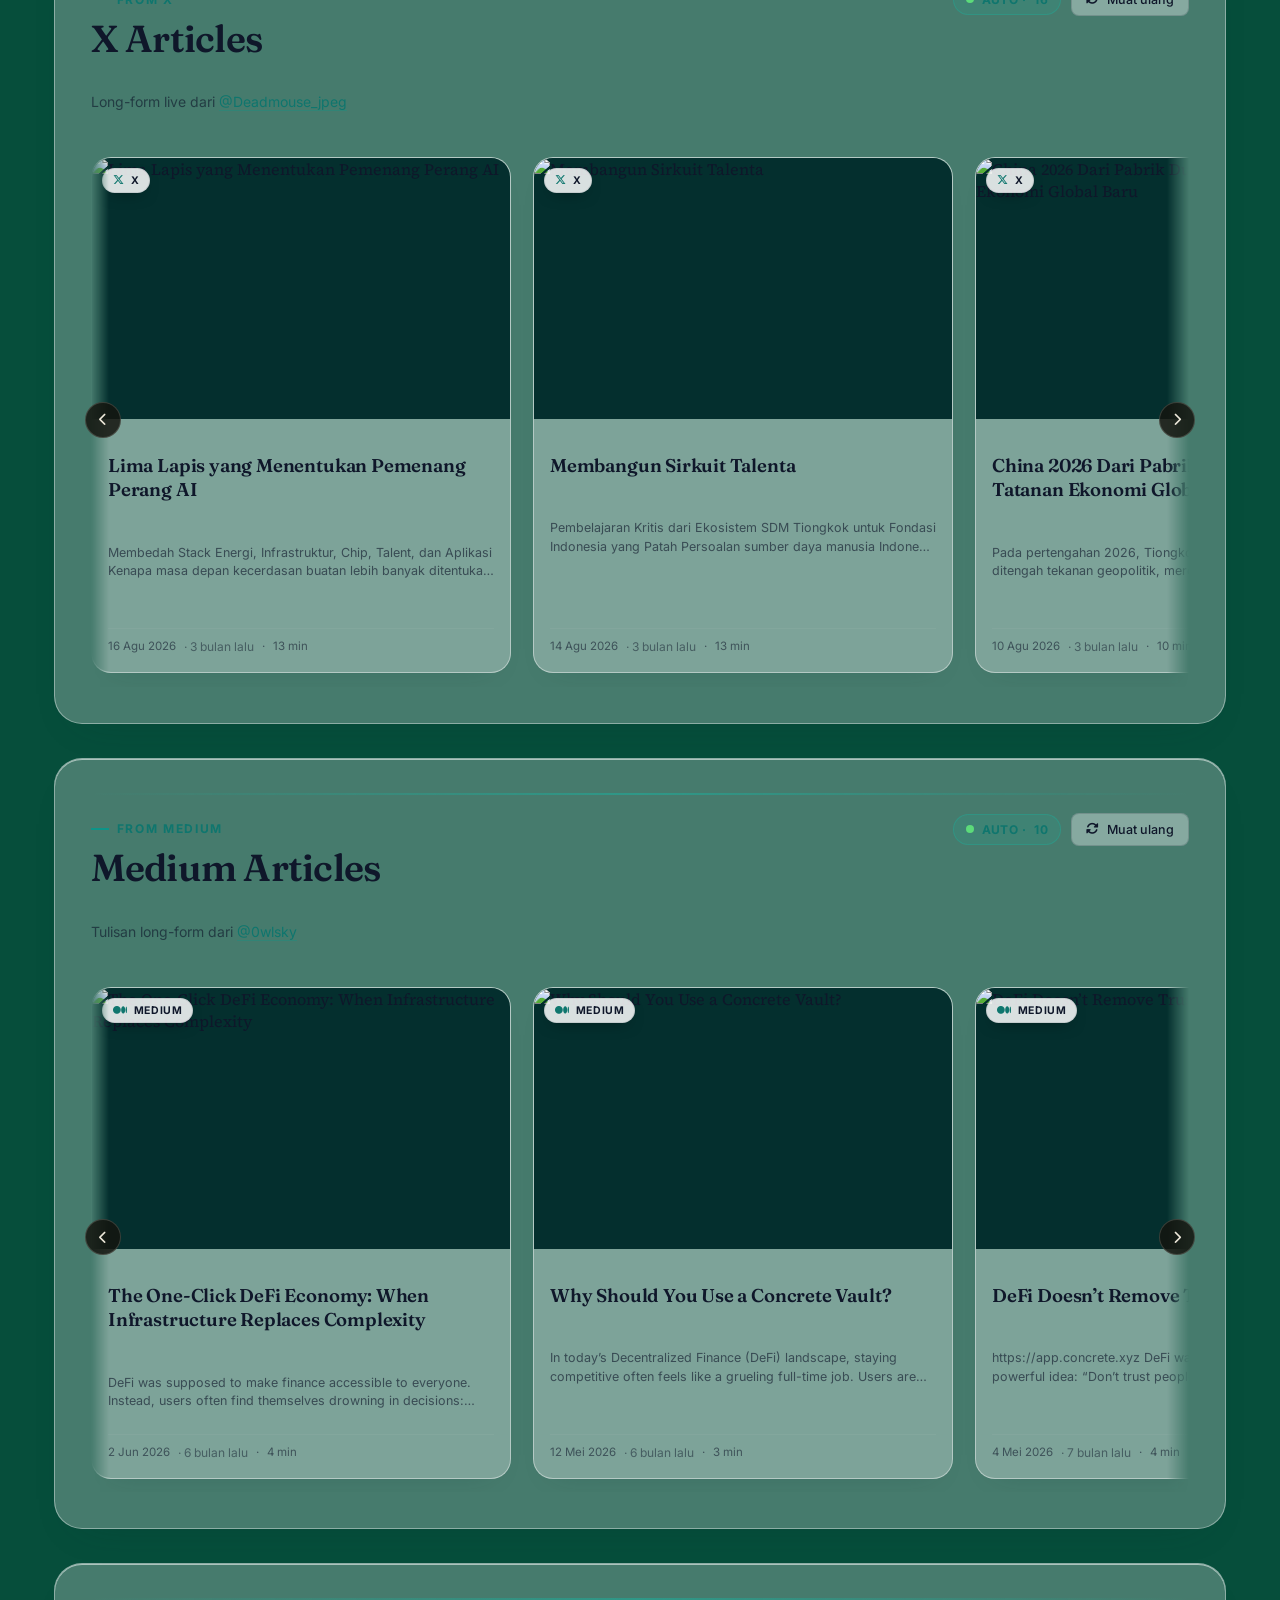
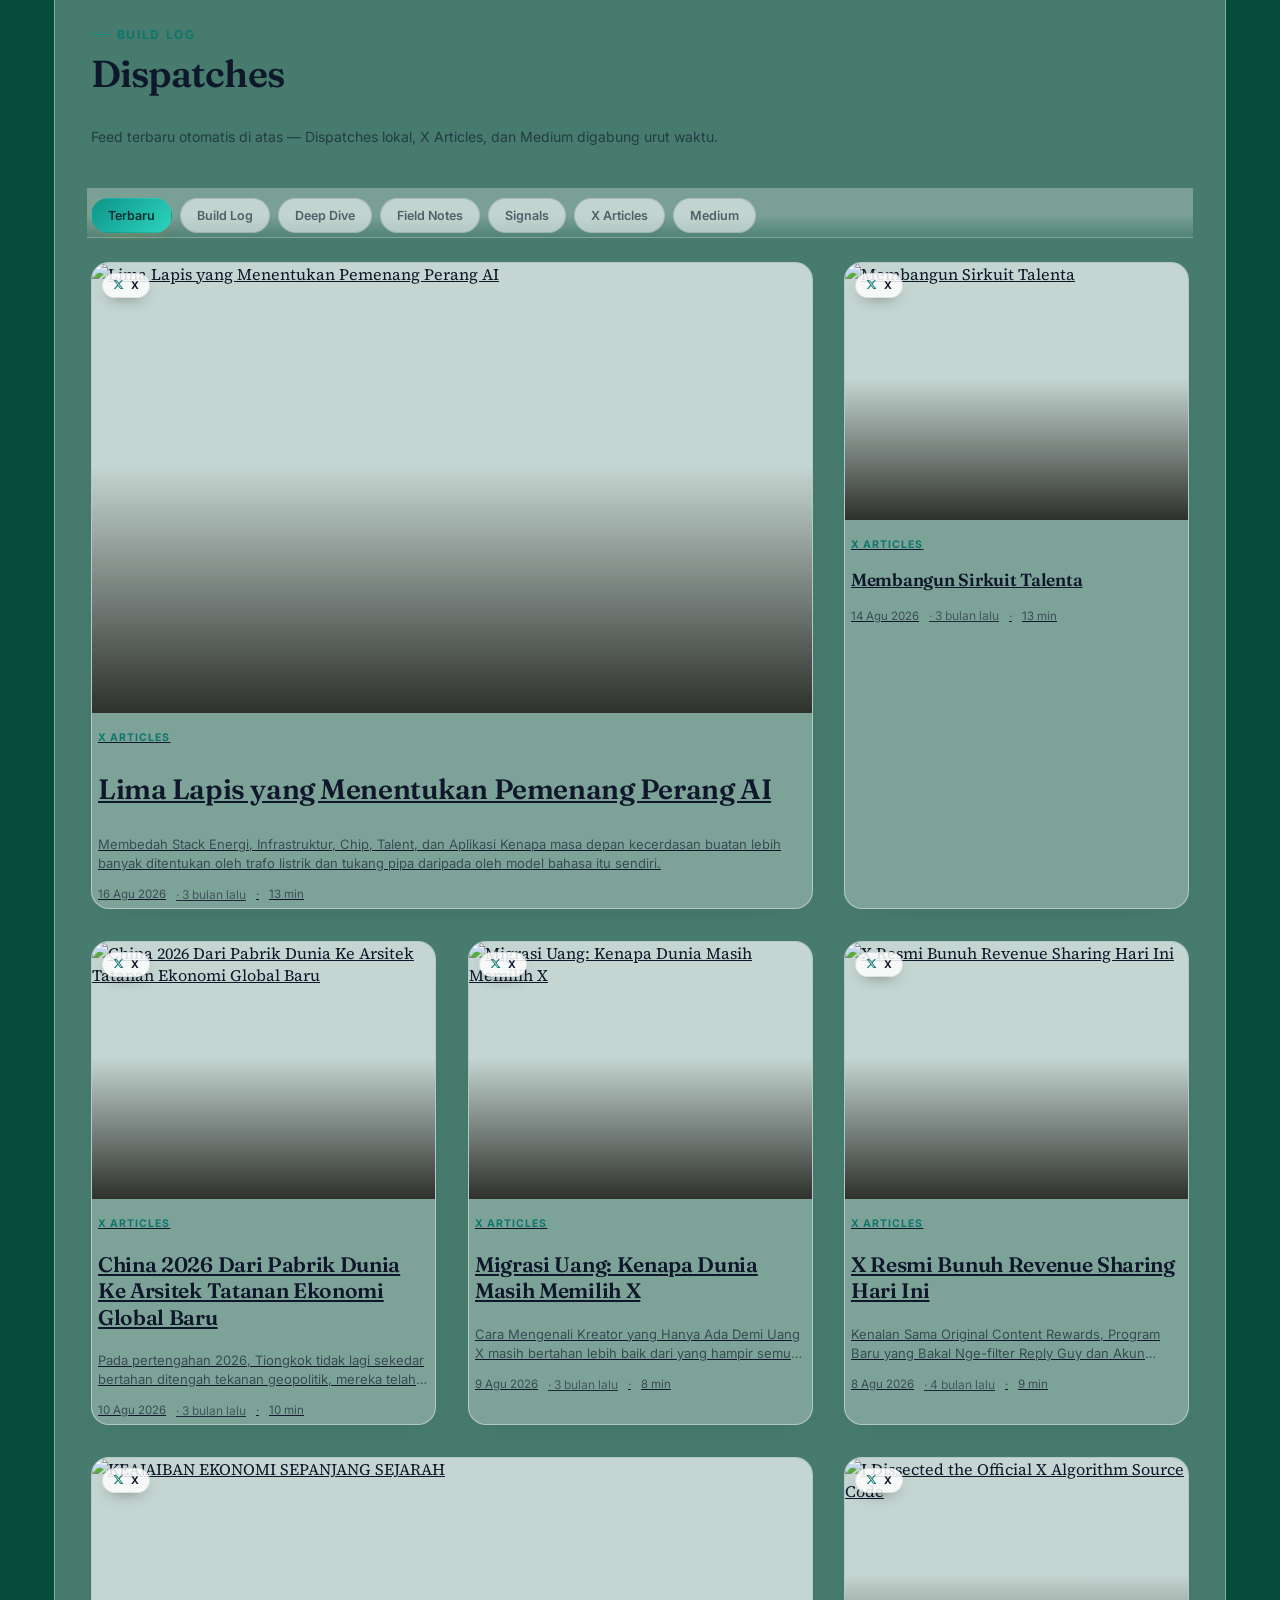
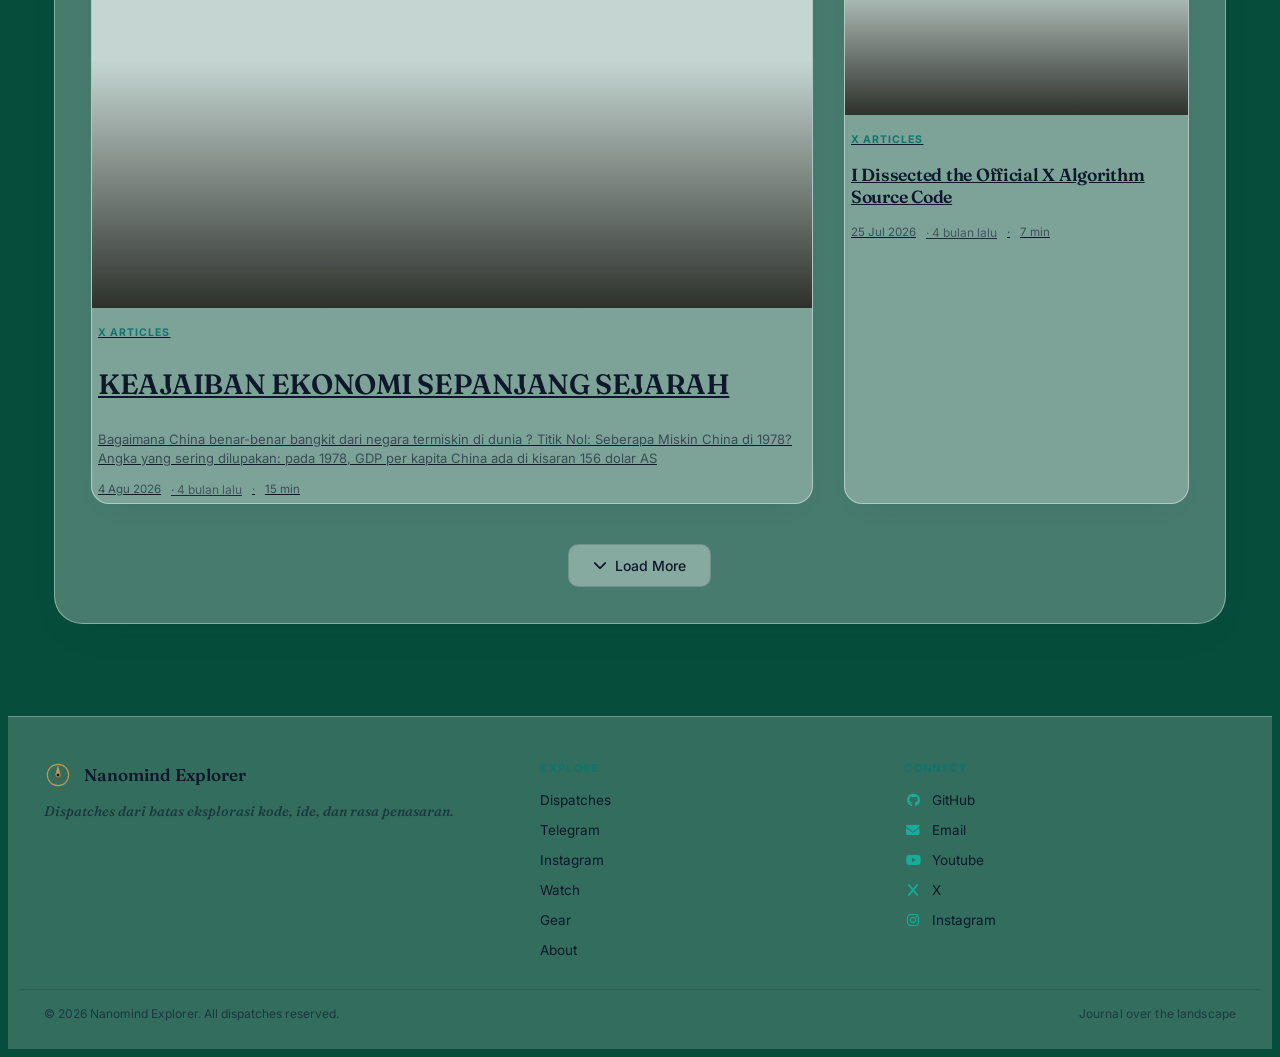
==== commit 0ee5417e: "feat: add Gear page for affiliate equipment links New gear.html with filterable cards, admin CRUD (t" ====
--- a/index.html
+++ b/index.html
@@ -57,7 +57,7 @@
     <link rel="stylesheet" href="https://cdnjs.cloudflare.com/ajax/libs/font-awesome/6.4.0/css/all.min.css">
     <link rel="preload" href="fonts/inter-400.woff2" as="font" type="font/woff2" crossorigin>
     <link rel="preload" href="fonts/fraunces-600.woff2" as="font" type="font/woff2" crossorigin>
-    <link rel="stylesheet" href="style.css?v=44">
+    <link rel="stylesheet" href="style.css?v=45">
     <meta http-equiv="Cache-Control" content="no-cache, no-store, must-revalidate">
     <meta http-equiv="Pragma" content="no-cache">
     <meta http-equiv="Expires" content="0">
@@ -204,6 +204,6 @@
 
     <div id="modalsPlaceholder"></div>
 
-    <script src="script.js?v=44"></script>
+    <script src="script.js?v=45"></script>
 </body>
 </html>
--- a/style.css
+++ b/style.css
@@ -4596,3 +4596,124 @@
     backdrop-filter: none !important;
     -webkit-backdrop-filter: none !important;
 }
+
+/* ===== Gear / affiliate equipment ===== */
+.gear-grid {
+    display: grid;
+    grid-template-columns: repeat(3, minmax(0, 1fr));
+    gap: 22px;
+}
+.gear-card {
+    position: relative;
+    display: flex;
+    flex-direction: column;
+    border-radius: 20px;
+    overflow: hidden;
+    background: rgba(255, 255, 255, 0.28);
+    border: 1px solid rgba(255, 255, 255, 0.42);
+    box-shadow: 0 16px 36px -24px rgba(4, 47, 46, 0.3);
+    min-height: 100%;
+}
+body.theme-wanderlust .gear-card {
+    background: rgba(255, 255, 255, 0.28) !important;
+    border-color: rgba(255, 255, 255, 0.42) !important;
+    backdrop-filter: none !important;
+}
+.gear-card-media {
+    aspect-ratio: 16 / 10;
+    background: rgba(4, 47, 46, 0.08);
+    display: flex;
+    align-items: center;
+    justify-content: center;
+    overflow: hidden;
+}
+.gear-card-media img {
+    width: 100%;
+    height: 100%;
+    object-fit: cover;
+    display: block;
+}
+.gear-card-icon {
+    width: 72px;
+    height: 72px;
+    border-radius: 50%;
+    display: flex;
+    align-items: center;
+    justify-content: center;
+    background: rgba(13, 148, 136, 0.12);
+    color: #0f766e;
+    font-size: 28px;
+}
+.gear-card-body {
+    padding: 18px 18px 20px;
+    display: flex;
+    flex-direction: column;
+    gap: 8px;
+    flex: 1;
+}
+.gear-card-cat {
+    align-self: flex-start;
+    font-family: 'Inter', sans-serif;
+    font-size: 11px;
+    font-weight: 700;
+    letter-spacing: 0.08em;
+    text-transform: uppercase;
+    color: #0f766e;
+}
+.gear-card-body h3 {
+    font-family: 'Fraunces', Georgia, serif;
+    font-size: 1.25rem;
+    line-height: 1.2;
+    color: #042f2e;
+    margin: 0;
+}
+.gear-card-body p {
+    font-family: 'Inter', sans-serif;
+    font-size: 13.5px;
+    line-height: 1.5;
+    color: rgba(15, 23, 42, 0.62);
+    margin: 0;
+    display: -webkit-box;
+    -webkit-line-clamp: 3;
+    -webkit-box-orient: vertical;
+    overflow: hidden;
+}
+.gear-card-meta {
+    display: flex;
+    flex-wrap: wrap;
+    gap: 10px;
+    align-items: center;
+    font-family: 'Inter', sans-serif;
+    font-size: 12px;
+    color: rgba(15, 23, 42, 0.55);
+    margin-top: auto;
+}
+.gear-aff-note {
+    padding: 3px 8px;
+    border-radius: 999px;
+    background: rgba(13, 148, 136, 0.12);
+    color: #0f766e;
+    font-weight: 600;
+}
+.gear-card-cta {
+    display: inline-flex;
+    align-items: center;
+    justify-content: center;
+    gap: 8px;
+    margin-top: 10px;
+    padding: 11px 16px;
+    border-radius: 999px;
+    background: #0d9488;
+    color: #fff !important;
+    font-family: 'Inter', sans-serif;
+    font-weight: 700;
+    font-size: 13px;
+    text-decoration: none;
+    transition: transform 0.2s, background 0.2s;
+}
+.gear-card-cta:hover {
+    background: #0f766e;
+    transform: translateY(-1px);
+}
+body.theme-wanderlust .gear-card-body h3 { color: #042f2e !important; }
+body.theme-wanderlust .gear-card-body p { color: rgba(15, 23, 42, 0.62) !important; }
